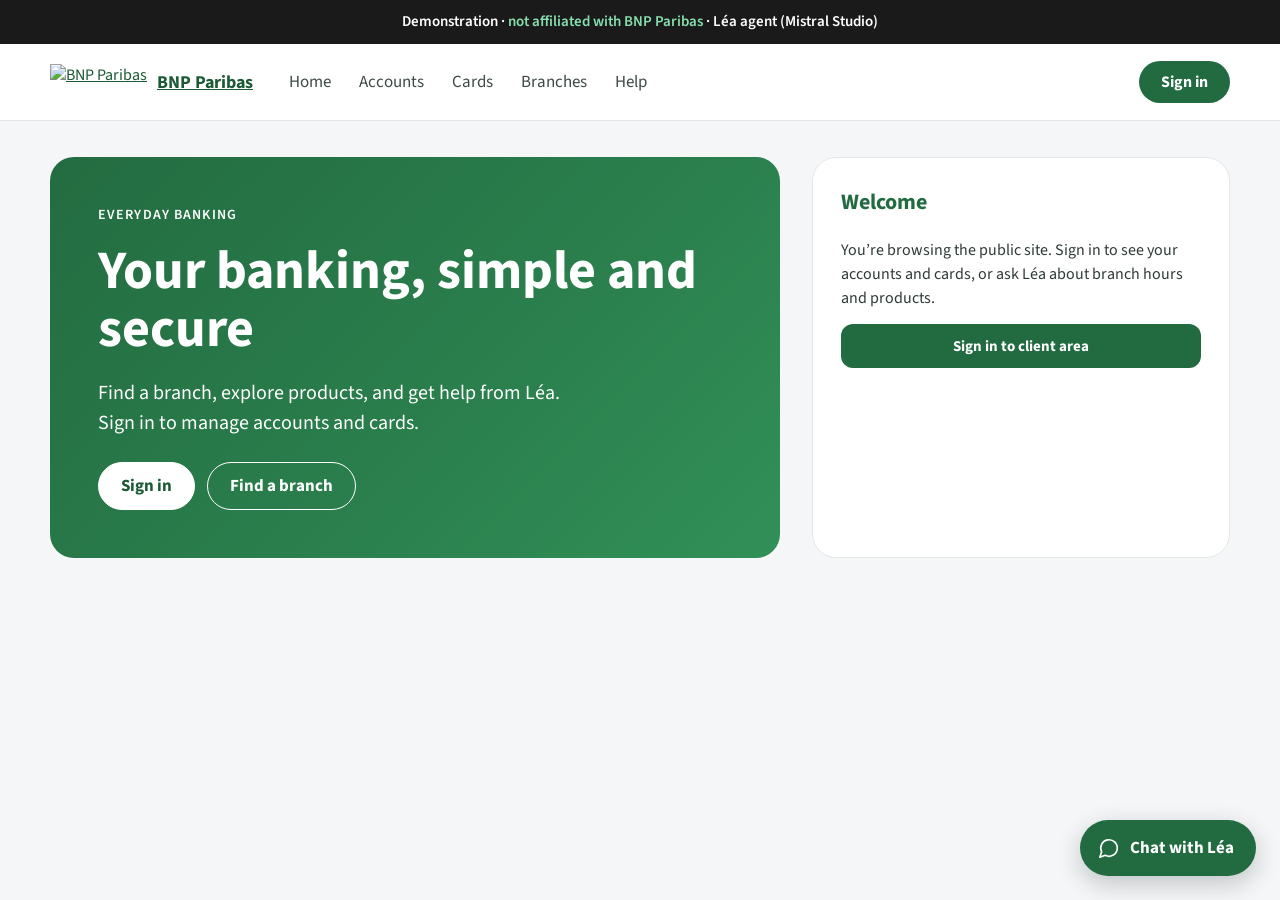
==== mock-website/static/index.html @ 8c0d462a "Add mock-website app, voice-talk client libs, and static PNG assets Completes the demo deploy tree: " ====
<!doctype html>
<html lang="en">
<head>
<meta charset="utf-8">
<meta name="viewport" content="width=device-width, initial-scale=1">
<title>BNP Paribas — Léa demo</title>
<link rel="icon" type="image/png" href="/static/favicon.png">
<link rel="apple-touch-icon" href="/static/apple-touch-icon.png">
<link rel="preconnect" href="https://fonts.googleapis.com">
<link rel="preconnect" href="https://fonts.gstatic.com" crossorigin>
<link href="https://fonts.googleapis.com/css2?family=Source+Sans+3:wght@400;600;700&display=swap" rel="stylesheet">
<style>
:root{
  --brand:#226B40;--brand-700:#1B5A35;--brand-800:#123D24;--tint:#E8F5EE;--tint-2:#EEF6F1;--tint-line:#CFE3D7;
  --ink:#16211B;--ink-2:#2E3A33;--ink-3:#56635C;--ink-4:#5E6B64;--line:#E3E8E5;--line-2:#DDE4E0;--field:#C5D0CA;
  --bot:#F2F5F3;--page:#F4F6F8;--human:#EEF2F8;--human-ink:#1E3A5F;--human-tint:#E3EAF5;--warn:#9A3412;--badge:#B93C0C;--focus:#0B57D0;
}
*{box-sizing:border-box}
[hidden]{display:none !important}
html,body{margin:0}
body{font-family:'Source Sans 3','Source Sans Pro',system-ui,-apple-system,'Segoe UI',sans-serif;color:var(--ink);background:var(--page);-webkit-font-smoothing:antialiased}
button,textarea,input{font-family:inherit}
a{color:var(--brand-700)}a:hover{color:var(--brand-800)}
:focus-visible{outline:3px solid var(--focus);outline-offset:2px}
.sr{position:absolute;width:1px;height:1px;overflow:hidden;clip:rect(0 0 0 0);white-space:nowrap}
svg{display:block}
.i{fill:none;stroke:currentColor;stroke-width:1.8;stroke-linecap:round;stroke-linejoin:round}
.f{fill:currentColor}
.num{font-variant-numeric:tabular-nums}

/* host page */
.demo-bar{background:#1A1A1A;color:#FFFFFF;text-align:center;font-size:15px;font-weight:600;line-height:20px;padding:12px 16px}
.demo-bar .hl{color:#86E0AE}
.site-h{background:#FFFFFF;border-bottom:1px solid var(--line)}
.wrap{max-width:1228px;margin:0 auto;padding:0 24px}
.site-h .wrap{height:76px;display:flex;align-items:center;gap:36px}
.logo{display:flex;align-items:center}
.logo img{height:36px;width:auto}
.logo .wordmark{margin-left:10px;font-size:18px;font-weight:700;color:var(--brand-700);white-space:nowrap}
.nav{display:flex;gap:28px;font-size:17px}
.nav a{color:#3E4A44;text-decoration:none}
.nav a:hover{color:var(--brand-700);text-decoration:underline}
.spacer{flex:1}
.cta{height:42px;padding:0 22px;border-radius:999px;background:var(--brand);color:#FFFFFF;font-size:16px;font-weight:700;display:inline-flex;align-items:center;text-decoration:none;white-space:nowrap}
.cta:hover{background:var(--brand-700);color:#FFFFFF}
main.wrap{padding-top:36px;padding-bottom:128px}
.top{display:grid;grid-template-columns:minmax(0,730fr) minmax(0,418fr);gap:32px}
.hero{border-radius:24px;padding:48px;background:linear-gradient(135deg,#236C41 0%,#2A7E4C 55%,#319057 100%);color:#FFFFFF;display:flex;flex-direction:column;gap:18px}
.eyebrow{font-size:14px;letter-spacing:.08em;font-weight:600}
.hero h1{margin:0;font-size:54px;line-height:1.08}
.hero p{margin:0;font-size:20px;line-height:1.5;max-width:480px}
.hero-actions{display:flex;gap:12px;flex-wrap:wrap;margin-top:6px}
.pbtn{height:48px;padding:0 22px;border-radius:999px;font-size:17px;font-weight:700;display:inline-flex;align-items:center;text-decoration:none;border:1.5px solid #FFFFFF}
.pbtn-w{background:#FFFFFF;color:var(--brand-700)}
.pbtn-o{color:#FFFFFF}
.pbtn-o:hover{background:rgba(255,255,255,.12);color:#FFFFFF}
.hello{background:#FFFFFF;border:1px solid var(--line);border-radius:24px;padding:28px;display:flex;flex-direction:column;gap:12px}
.hello h2{margin:0 0 6px;font-size:22px;color:var(--brand)}
.kv{min-height:56px;border-radius:12px;background:var(--tint);display:flex;align-items:center;justify-content:space-between;gap:12px;padding:0 18px;font-size:17px}
.kv b{color:var(--brand-700)}
.ov-title{margin:44px 0 16px;font-size:24px}
.ov{display:grid;grid-template-columns:repeat(2,minmax(0,1fr));gap:20px}
.ovc{background:#FFFFFF;border:1px solid var(--line);border-radius:16px;padding:24px;display:flex;flex-direction:column;gap:8px}
.ovc .k{font-size:14px;letter-spacing:.06em;color:var(--ink-3)}
.ovc .v{font-size:28px;font-weight:700}
.ovc .s{font-size:16px;color:var(--ink-3)}
.tag{align-self:flex-start;font-size:13px;font-weight:700;padding:4px 10px;border-radius:8px;background:var(--tint);color:var(--brand-700)}
.tag-lock{background:#FDEBDD;color:var(--warn)}
@media (max-width:980px){.top{grid-template-columns:1fr}.nav{display:none}.ov{grid-template-columns:1fr}}
@media (max-width:640px){.hero{padding:28px}.hero h1{font-size:36px}.hero p{font-size:18px}.site-h .wrap{gap:16px}.logo img{height:28px}.demo-bar{font-size:13px;line-height:18px;padding:10px 12px}.cta{height:38px;padding:0 16px;font-size:15px}}

/* launcher and preview */
.lea-launcher{position:fixed;right:24px;bottom:24px;z-index:50;height:56px;padding:0 22px 0 18px;border:0;border-radius:999px;background:var(--brand);color:#FFFFFF;font-size:17px;font-weight:700;display:flex;align-items:center;gap:10px;cursor:pointer;box-shadow:0 8px 24px rgba(16,24,20,.22)}
.lea-launcher:hover{background:var(--brand-700)}
.lea-launcher svg{width:22px;height:22px}
.lea-badge{position:absolute;top:-6px;right:-4px;min-width:22px;height:22px;padding:0 6px;border-radius:999px;background:var(--badge);color:#FFFFFF;font-size:13px;font-weight:700;display:flex;align-items:center;justify-content:center;border:2px solid var(--page);box-sizing:content-box}
.lea-preview{position:fixed;right:24px;bottom:96px;z-index:50;width:300px;background:#FFFFFF;border:1px solid #DCE2DF;border-radius:16px;padding:12px 12px 14px 16px;box-shadow:0 12px 32px rgba(16,24,20,.16);display:flex;flex-direction:column;gap:6px}
.lea-preview-top{display:flex;align-items:center;justify-content:space-between;gap:8px}
.lea-preview-text{background:none;border:0;padding:0;margin:0;text-align:left;cursor:pointer;font-size:16px;line-height:22px;color:var(--ink)}

/* panel */
.lea{position:fixed;right:24px;bottom:24px;z-index:60;width:400px;height:min(720px,calc(100vh - 48px));background:#FFFFFF;border:1px solid #DCE2DF;border-radius:20px;box-shadow:0 24px 64px rgba(16,24,20,.2),0 2px 8px rgba(16,24,20,.08);display:flex;flex-direction:column;overflow:hidden;transform-origin:bottom right;animation:lea-in .18s ease-out}
.lea.xl{width:min(640px,calc(100vw - 48px));height:calc(100vh - 48px)}
@keyframes lea-in{from{opacity:0;transform:translateY(8px) scale(.98)}to{opacity:1;transform:none}}
.hdr{position:relative;display:flex;align-items:center;gap:12px;padding:12px 10px 12px 16px;border-bottom:1px solid var(--line);flex:none}
.av{width:36px;height:36px;border-radius:50%;background:var(--brand);color:#FFFFFF;display:flex;align-items:center;justify-content:center;flex:none;font-size:14px;font-weight:700}
.av svg{width:20px;height:20px}
.lea.human .av{background:#DDE6F3;color:var(--human-ink)}
.hmain{flex:1;min-width:0;display:flex;flex-direction:column;gap:2px}
.hname{display:flex;align-items:center;gap:8px;font-size:17px;font-weight:700;line-height:22px}
.badge{font-size:12px;font-weight:700;line-height:16px;padding:2px 8px;border-radius:999px;background:var(--tint);color:var(--brand-700);white-space:nowrap}
.lea.human .badge{background:var(--human-tint);color:var(--human-ink)}
.hsub{font-size:13px;line-height:18px;color:var(--ink-3);white-space:nowrap;overflow:hidden;text-overflow:ellipsis}
.hact{display:flex;gap:2px}
.ib{width:40px;height:40px;border:0;background:transparent;border-radius:10px;display:flex;align-items:center;justify-content:center;color:#3E4A44;cursor:pointer;padding:0;flex:none}
.ib:hover{background:#EEF2F0}
.ib svg{width:20px;height:20px}
.ib.sm{width:32px;height:32px;border-radius:8px;color:var(--ink-3)}
.ib.sm svg{width:16px;height:16px}
.ib[aria-pressed="true"]{background:var(--tint);color:var(--brand-700)}
.menu{position:absolute;top:58px;right:10px;z-index:5;min-width:240px;background:#FFFFFF;border:1px solid var(--line-2);border-radius:12px;box-shadow:0 12px 32px rgba(16,24,20,.16);padding:6px;display:flex;flex-direction:column}
.menu [role=menuitem]{display:flex;align-items:center;gap:10px;height:44px;padding:0 12px;border:0;border-radius:8px;background:none;font-size:15px;color:var(--ink);cursor:pointer;text-decoration:none;text-align:left;width:100%}
.menu [role=menuitem]:hover{background:var(--tint-2)}
.menu [role=menuitem]:focus-visible{outline:3px solid var(--focus);outline-offset:-3px}
.menu svg{width:18px;height:18px;color:var(--ink-3)}
.log{position:relative;flex:1;min-height:0;overflow-y:auto;padding:16px;display:flex;flex-direction:column;gap:14px;overscroll-behavior:contain}
.log>*{flex:none}
.day{display:flex;align-items:center;gap:10px;font-size:12px;line-height:16px;color:var(--ink-4);font-weight:600}
.day::before,.day::after{content:"";flex:1;height:1px;background:var(--line)}
.sys{text-align:center;font-size:13px;line-height:18px;color:var(--ink-4)}
.who{display:flex;align-items:center;gap:6px;font-size:13px;line-height:18px;color:var(--ink-4)}
.who b{color:var(--ink-2);font-weight:700}
.mini{width:20px;height:20px;border-radius:50%;background:var(--brand);color:#FFFFFF;display:flex;align-items:center;justify-content:center;flex:none}
.mini svg{width:12px;height:12px}
.mini-h{background:#DDE6F3;color:var(--human-ink);font-size:9px;font-weight:700}
.grp{display:flex;flex-direction:column;gap:8px;align-items:flex-start}
.bot{background:var(--bot);border-radius:4px 16px 16px 16px;padding:10px 14px;font-size:16px;line-height:22px;max-width:92%}
.bot p{margin:0}
.bot p+p{margin-top:8px}
.bot.hum{background:var(--human)}
.me{align-self:flex-end;background:var(--brand);color:#FFFFFF;border-radius:16px 16px 4px 16px;padding:10px 14px;font-size:16px;line-height:22px;max-width:80%;white-space:pre-wrap;overflow-wrap:anywhere}
.metime{align-self:flex-end;font-size:12px;line-height:16px;color:var(--ink-4);margin-top:-8px}
.status{display:flex;align-items:center;gap:6px;font-size:14px;line-height:18px;color:var(--ink-3)}
.status svg{width:16px;height:16px;color:var(--brand);flex:none}
.status.stopped svg{color:var(--warn)}
.spin{animation:spin 1s linear infinite}
@keyframes spin{to{transform:rotate(360deg)}}
.dots{display:inline-flex;gap:4px;align-items:center;padding:14px 16px;background:var(--bot);border-radius:4px 16px 16px 16px}
.dots span{width:7px;height:7px;border-radius:50%;background:#7A8680;animation:blink 1.2s infinite}
.dots span:nth-child(2){animation-delay:.2s}.dots span:nth-child(3){animation-delay:.4s}
@keyframes blink{0%,80%,100%{opacity:.3}40%{opacity:1}}
.card{background:#FFFFFF;border:1px solid var(--line-2);border-radius:14px;padding:14px;display:flex;flex-direction:column;gap:10px;width:100%}
.card.done{opacity:.8}
.row{display:flex;align-items:center;justify-content:space-between;gap:12px;font-size:15px;line-height:20px}
.cardhead{display:flex;align-items:center;gap:12px}
.col{display:flex;flex-direction:column;min-width:0}
.grow{flex:1}
.strong{font-weight:700}
.lg{font-size:17px}
.small{font-size:13px;line-height:18px}
.big{font-size:30px;line-height:36px;font-weight:700}
.muted{color:var(--ink-4)}
.rule{height:1px;background:var(--line)}
.title{font-size:18px;line-height:24px;font-weight:700}
.line{display:flex;align-items:flex-start;gap:8px;font-size:15px;line-height:20px;color:var(--ink-2)}
.line svg{width:18px;height:18px;color:var(--ink-3);flex:none;margin-top:1px}
.list{margin:0;padding:0;list-style:none;display:flex;flex-direction:column;gap:8px}
.list li{display:flex;gap:10px;font-size:15px;line-height:20px;align-items:flex-start}
.list svg{width:18px;height:18px;flex:none;margin-top:1px}
.warnic{color:var(--warn)}
.okic{color:var(--brand)}
.note{display:flex;align-items:center;gap:6px}
.note svg{width:16px;height:16px;flex:none}
.tint{width:40px;height:40px;border-radius:10px;background:var(--tint);color:var(--brand-700);display:flex;align-items:center;justify-content:center;flex:none}
.tint svg{width:20px;height:20px}
.tint-h{background:var(--human-tint);color:var(--human-ink)}
.pill{font-size:12px;font-weight:700;line-height:16px;padding:3px 8px;border-radius:999px;white-space:nowrap}
.ok{background:var(--tint);color:var(--brand-700)}
.shut{background:#F1F3F2;color:#4A5550}
.btnrow{display:flex;gap:8px;flex-wrap:wrap}
.btnrow .btn{flex:1 1 auto}
.btn{min-height:44px;padding:0 16px;border-radius:12px;font-size:15px;font-weight:700;display:inline-flex;align-items:center;justify-content:center;gap:8px;cursor:pointer;border:1px solid transparent;text-decoration:none;white-space:nowrap}
.btn svg{width:18px;height:18px}
.btn-p{background:var(--brand);color:#FFFFFF}
.btn-p:hover{background:var(--brand-700);color:#FFFFFF}
.btn-s{background:#FFFFFF;color:var(--brand-700);border-color:#9CC4AE}
.btn-s:hover{background:var(--tint-2);color:var(--brand-700)}
.btn:disabled,.chip:disabled{opacity:.55;cursor:default}
.wide{width:100%}
.link{display:inline-flex;align-items:center;gap:6px;font-size:14px;line-height:18px;font-weight:600;color:var(--brand-700)}
.link svg{width:16px;height:16px}
.linkbtn{background:none;border:0;padding:0;cursor:pointer;text-decoration:underline;font-size:14px;line-height:18px;font-weight:600;color:var(--brand-700)}
.follow{display:flex;flex-direction:column;gap:8px}
.lbl{font-size:13px;line-height:18px;font-weight:700;color:var(--ink-4)}
.chips{display:flex;flex-wrap:wrap;gap:8px}
.chip{min-height:40px;padding:0 14px;border-radius:999px;border:1px solid var(--tint-line);background:var(--tint-2);color:var(--brand-700);font-size:15px;font-weight:600;display:inline-flex;align-items:center;gap:8px;cursor:pointer;text-align:left}
.chip:hover{background:var(--tint);border-color:#B7D6C3}
.chip svg{width:16px;height:16px;flex:none}
.chip-sm{min-height:36px;font-size:14px;padding:0 12px}
.fb{display:flex;align-items:center;gap:2px;margin-left:-6px}
.fbnote{font-size:13px;color:var(--ink-4);margin-left:6px}
.reasons{display:flex;flex-direction:column;gap:6px}
.sec{display:flex;gap:10px;align-items:flex-start;background:#F7F9F8;border:1px solid var(--line);border-radius:12px;padding:10px 12px;font-size:14px;line-height:20px;color:var(--ink-2);max-width:92%}
.sec svg{width:18px;height:18px;color:var(--brand);flex:none;margin-top:1px}
.cmp{padding:10px 16px 12px;border-top:1px solid var(--line);display:flex;flex-direction:column;gap:8px;flex:none;background:#FFFFFF}
.field{display:flex;align-items:flex-end;gap:8px;border:1.5px solid var(--field);border-radius:16px;padding:6px 6px 6px 14px;background:#FFFFFF}
.field:focus-within{border-color:var(--brand);box-shadow:0 0 0 3px #CFE7D9}
.field textarea{flex:1;border:0;outline:0;resize:none;font-size:16px;line-height:22px;padding:7px 0;height:36px;max-height:124px;color:var(--ink);background:transparent}
.field textarea::placeholder{color:#6B7872}
.send{width:36px;height:36px;border-radius:50%;border:0;background:var(--brand);color:#FFFFFF;display:flex;align-items:center;justify-content:center;flex:none;padding:0;cursor:pointer}
.send:disabled{background:#E1E7E4;color:#6F7B75;cursor:default}
.send.stop{background:#FFFFFF;color:var(--ink);border:1.5px solid var(--field)}
.send svg{width:18px;height:18px}
.foot{display:flex;align-items:center;justify-content:space-between;gap:8px;font-size:13px;line-height:16px;color:var(--ink-4)}
.foot-note{white-space:nowrap}
.adv{height:32px;padding:0 12px;border-radius:999px;border:1px solid #CFD8D3;background:#FFFFFF;color:var(--brand-700);font-size:13px;font-weight:700;display:inline-flex;align-items:center;gap:6px;white-space:nowrap;cursor:pointer}
.adv:hover{background:var(--tint-2)}
.adv svg{width:16px;height:16px}
body.lea-lock{overflow:hidden}
@media (max-width:640px){
  .lea,.lea.xl{top:0;left:0;right:0;bottom:0;width:100%;height:100%;height:100dvh;border-radius:0;border:0}
  .hide-sm{display:none}
  .lea-launcher{right:16px;bottom:16px}
  .lea-preview{right:16px;bottom:84px;width:calc(100vw - 32px);max-width:320px}
  .ib{width:44px;height:44px}
  .chip{min-height:44px;font-size:16px}
  .bot,.me{font-size:17px;line-height:24px}
  .cmp{padding-bottom:max(12px,env(safe-area-inset-bottom))}
}

/* auth / login */
.cta{border:0;cursor:pointer}
.cta-ghost{background:#FFFFFF;color:var(--brand-700);border:1.5px solid var(--brand)}
.cta-ghost:hover{background:var(--tint-2);color:var(--brand-800)}
.hello.guest{gap:14px}
.hello.guest p{margin:0;font-size:16px;line-height:1.5;color:var(--ink-2)}
.login-backdrop{position:fixed;inset:0;z-index:80;background:rgba(16,24,20,.45);display:flex;align-items:center;justify-content:center;padding:24px}
.login-card{width:min(400px,100%);background:#FFFFFF;border:1px solid var(--line-2);border-radius:20px;padding:28px;box-shadow:0 24px 64px rgba(16,24,20,.22);display:flex;flex-direction:column;gap:14px}
.login-card h2{margin:0;font-size:22px;color:var(--brand)}
.login-card p{margin:0;font-size:16px;line-height:1.5;color:var(--ink-2)}
.login-card .demo-note{font-size:14px;color:var(--ink-3);background:var(--tint);border-radius:12px;padding:12px 14px}
.login-actions{display:flex;flex-direction:column;gap:10px;margin-top:4px}
@media (prefers-reduced-motion:reduce){.lea{animation:none}.spin,.dots span{animation:none}.log{scroll-behavior:auto}}
</style>
</head>
<body>
<div class="demo-bar" role="note">Demonstration · <span class="hl">not affiliated with BNP Paribas</span> · Léa agent (Mistral Studio)</div>
<header class="site-h">
  <div class="wrap">
    <a class="logo" href="#"><img src="/static/bnp-mark.png" alt="BNP Paribas" height="36"><span class="wordmark">BNP Paribas</span></a>
    <nav class="nav" aria-label="Main">
      <a href="#">Home</a><a href="#">Accounts</a><a href="#">Cards</a><a href="#">Branches</a><a href="#">Help</a>
    </nav>
    <span class="spacer"></span>
    <button class="cta" id="site-cta" type="button">Sign in</button>
  </div>
</header>
<main class="wrap" id="main">
  <div class="top">
    <section class="hero" aria-labelledby="hero-t">
      <div class="eyebrow">EVERYDAY BANKING</div>
      <h1 id="hero-t">Your banking, simple and secure</h1>
      <p id="hero-p">Find a branch, explore products, and get help from Léa. Sign in to manage accounts and cards.</p>
      <div class="hero-actions" id="hero-actions">
        <button class="pbtn pbtn-w" id="hero-signin" type="button">Sign in</button>
        <a class="pbtn pbtn-o" href="#">Find a branch</a>
      </div>
    </section>
    <section class="hello guest" id="guest-panel" aria-labelledby="guest-t">
      <h2 id="guest-t">Welcome</h2>
      <p>You’re browsing the public site. Sign in to see your accounts and cards, or ask Léa about branch hours and products.</p>
      <button class="btn btn-p" id="guest-signin" type="button">Sign in to client area</button>
    </section>
    <section class="hello" id="hello-panel" aria-labelledby="hello-t" hidden>
      <h2 id="hello-t">Hello Camille</h2>
      <div class="kv"><span>Customer</span><b>BNP-DEMO-78421</b></div>
      <div class="kv"><span>Branch</span><b>Paris Opéra</b></div>
      <div class="kv"><span>Status</span><b>Active</b></div>
    </section>
  </div>
  <div id="auth-overview" hidden>
    <h2 class="ov-title">Overview (sample data)</h2>
    <div class="ov">
      <article class="ovc"><div class="k">VISA CLASSIC CARD</div><div class="v num">•••• 4412</div><div class="s" id="card-status">Active · standard limits</div><span class="tag" id="card-tag">Demo</span></article>
      <article class="ovc"><div class="k">USUAL BRANCH</div><div class="v">Paris Opéra</div><div class="s">2 Bd des Capucines, 75009 · Mon–Fri 9:00–17:30</div><span class="tag">Demo</span></article>
    </div>
  </div>
</main>

<div class="login-backdrop" id="login-modal" hidden role="dialog" aria-modal="true" aria-labelledby="login-title">
  <div class="login-card">
    <h2 id="login-title">Sign in</h2>
    <p>Access your demo client area to check balances and manage cards with Léa.</p>
    <div class="demo-note">Demo only — no real password. Continues as Camille Dubois (synthetic customer).</div>
    <div class="login-actions">
      <button class="btn btn-p wide" id="login-continue" type="button">Continue as Camille (demo)</button>
      <button class="btn btn-s wide" id="login-cancel" type="button">Cancel</button>
    </div>
  </div>
</div>

<div class="lea-preview" id="lea-preview" hidden>
  <div class="lea-preview-top"><div class="who" id="lea-preview-who"></div><button class="ib sm" id="lea-preview-x" type="button" aria-label="Dismiss message preview"><svg viewBox="0 0 24 24" class="i" aria-hidden="true"><path d="M18 6L6 18"/><path d="M6 6l12 12"/></svg></button></div>
  <button class="lea-preview-text" id="lea-preview-text" type="button"></button>
</div>
<button class="lea-launcher" id="lea-launcher" type="button" aria-controls="lea" aria-expanded="false">
  <svg viewBox="0 0 24 24" class="i" aria-hidden="true"><path d="M7.9 20A9 9 0 1 0 4 16.1L2 22z"/></svg><span>Chat with Léa</span><span class="lea-badge" id="lea-badge" aria-hidden="true" hidden>1</span>
</button>

<section class="lea" id="lea" role="dialog" aria-modal="false" aria-labelledby="lea-name" hidden>
  <div class="hdr">
    <div class="av" id="lea-av" aria-hidden="true"></div>
    <div class="hmain">
      <div class="hname"><span id="lea-name">Léa</span><span class="badge" id="lea-role">AI assistant</span></div>
      <div class="hsub" id="lea-sub">Demo · Advisors on request</div>
    </div>
    <div class="hact">
      <button class="ib" id="lea-menu-btn" type="button" aria-label="Chat options" aria-haspopup="menu" aria-expanded="false" aria-controls="lea-menu"><svg viewBox="0 0 24 24" aria-hidden="true"><circle class="f" cx="5" cy="12" r="1.7"/><circle class="f" cx="12" cy="12" r="1.7"/><circle class="f" cx="19" cy="12" r="1.7"/></svg></button>
      <button class="ib hide-sm" id="lea-expand" type="button" aria-label="Expand chat" aria-pressed="false"></button>
      <button class="ib" id="lea-min" type="button" aria-label="Minimise chat"><svg viewBox="0 0 24 24" class="i" aria-hidden="true"><path d="M6 9l6 6 6-6"/></svg></button>
    </div>
    <div class="menu" id="lea-menu" role="menu" aria-label="Chat options" hidden>
      <button role="menuitem" type="button" data-act="advisor" id="lea-menu-adv"></button>
      <button role="menuitem" type="button" data-act="new"></button>
      <button role="menuitem" type="button" data-act="download"></button>
      <button role="menuitem" type="button" data-act="signin" id="lea-menu-signin"></button>
      <button role="menuitem" type="button" data-act="signout" id="lea-menu-signout" hidden></button>
      <a role="menuitem" href="#" data-act="privacy"></a>
    </div>
  </div>
  <div class="log" id="lea-log" role="log" aria-live="polite" aria-label="Conversation"></div>
  <div class="cmp">
    <label for="lea-input" class="sr" id="lea-input-label">Message Léa</label>
    <div class="field">
      <textarea id="lea-input" rows="1" placeholder="Ask about accounts, cards or branches"></textarea>
      <button class="send" id="lea-send" type="button" aria-label="Send message" disabled></button>
    </div>
    <div class="foot">
      <span class="foot-note" id="lea-foot-note"></span>
      <button class="adv" id="lea-adv" type="button"></button>
    </div>
  </div>
  <div class="sr" id="lea-announce" role="status" aria-live="polite"></div>
</section>

<script>
(function () {
  'use strict';
  var $ = function (s, r) { return (r || document).querySelector(s); };
  var reduceMotion = window.matchMedia('(prefers-reduced-motion: reduce)').matches;
  var isSmall = function () { return window.matchMedia('(max-width: 640px)').matches; };

  var I = {
    spark: '<svg viewBox="0 0 24 24" aria-hidden="true"><path class="f" d="M12 3C12.6 8 16 11.4 21 12C16 12.6 12.6 16 12 21C11.4 16 8 12.6 3 12C8 11.4 11.4 8 12 3Z"/></svg>',
    check: '<svg viewBox="0 0 24 24" class="i" aria-hidden="true"><circle cx="12" cy="12" r="9"/><path d="M8.5 12.5l2.5 2.5 4.5-5.5"/></svg>',
    spin: '<svg viewBox="0 0 24 24" class="i spin" aria-hidden="true"><path d="M21 12a9 9 0 1 1-6.2-8.6"/></svg>',
    shield: '<svg viewBox="0 0 24 24" class="i" aria-hidden="true"><path d="M12 3l7 3v5c0 4.5-3 8.3-7 10-4-1.7-7-5.5-7-10V6l7-3z"/><path d="M9 12l2 2 4-4"/></svg>',
    wallet: '<svg viewBox="0 0 24 24" class="i" aria-hidden="true"><path d="M19 7V4a1 1 0 0 0-1-1H5a2 2 0 0 0 0 4h15a1 1 0 0 1 1 1v4h-3a2 2 0 0 0 0 4h3a1 1 0 0 0 1-1v-2"/><path d="M3 5v14a2 2 0 0 0 2 2h15a1 1 0 0 0 1-1v-4"/></svg>',
    lock: '<svg viewBox="0 0 24 24" class="i" aria-hidden="true"><rect x="4" y="11" width="16" height="10" rx="2"/><path d="M8 11V7a4 4 0 0 1 8 0v4"/></svg>',
    unlock: '<svg viewBox="0 0 24 24" class="i" aria-hidden="true"><rect x="4" y="11" width="16" height="10" rx="2"/><path d="M8 11V7a4 4 0 0 1 7.9-1"/></svg>',
    unlockOk: '<svg viewBox="0 0 24 24" class="i okic" aria-hidden="true"><rect x="4" y="11" width="16" height="10" rx="2"/><path d="M8 11V7a4 4 0 0 1 7.9-1"/></svg>',
    clock: '<svg viewBox="0 0 24 24" class="i" aria-hidden="true"><circle cx="12" cy="12" r="9"/><path d="M12 7v5l3 2"/></svg>',
    card: '<svg viewBox="0 0 24 24" class="i" aria-hidden="true"><rect x="2" y="5" width="20" height="14" rx="2"/><path d="M2 10h20"/></svg>',
    xcircle: '<svg viewBox="0 0 24 24" class="i" aria-hidden="true"><circle cx="12" cy="12" r="9"/><path d="M15 9l-6 6"/><path d="M9 9l6 6"/></svg>',
    xcircleWarn: '<svg viewBox="0 0 24 24" class="i warnic" aria-hidden="true"><circle cx="12" cy="12" r="9"/><path d="M15 9l-6 6"/><path d="M9 9l6 6"/></svg>',
    tickOk: '<svg viewBox="0 0 24 24" class="i okic" aria-hidden="true"><path d="M5 12.5l4.5 4.5L19 7.5"/></svg>',
    phone: '<svg viewBox="0 0 24 24" class="i" aria-hidden="true"><rect x="6" y="2" width="12" height="20" rx="2.5"/><path d="M11 18h2"/></svg>',
    call: '<svg viewBox="0 0 24 24" class="i" aria-hidden="true"><path d="M22 16.9v3a2 2 0 0 1-2.2 2 19.8 19.8 0 0 1-8.6-3.1 19.5 19.5 0 0 1-6-6A19.8 19.8 0 0 1 2.1 4.2 2 2 0 0 1 4.1 2h3a2 2 0 0 1 2 1.7c.1 1 .4 1.9.7 2.8a2 2 0 0 1-.5 2.1L8.1 9.9a16 16 0 0 0 6 6l1.3-1.3a2 2 0 0 1 2.1-.4c.9.3 1.8.6 2.8.7a2 2 0 0 1 1.7 2z"/></svg>',
    pin: '<svg viewBox="0 0 24 24" class="i" aria-hidden="true"><path d="M20 10c0 5-5.5 10.2-7.4 11.8a1 1 0 0 1-1.2 0C9.5 20.2 4 15 4 10a8 8 0 0 1 16 0z"/><circle cx="12" cy="10" r="3"/></svg>',
    file: '<svg viewBox="0 0 24 24" class="i" aria-hidden="true"><path d="M14 2H6a2 2 0 0 0-2 2v16a2 2 0 0 0 2 2h12a2 2 0 0 0 2-2V8z"/><path d="M14 2v6h6"/><path d="M8 13h8"/><path d="M8 17h5"/></svg>',
    up: '<svg viewBox="0 0 24 24" class="i" aria-hidden="true"><path d="M7 10v12"/><path d="M15 5.9L14 10h5.8a2 2 0 0 1 1.9 2.6l-2.3 8A2 2 0 0 1 17.5 22H4a2 2 0 0 1-2-2v-8a2 2 0 0 1 2-2h2.8a2 2 0 0 0 1.8-1.1L12 2a3.1 3.1 0 0 1 3 3.9z"/></svg>',
    down: '<svg viewBox="0 0 24 24" class="i" aria-hidden="true"><path d="M17 14V2"/><path d="M9 18.1L10 14H4.2a2 2 0 0 1-1.9-2.6l2.3-8A2 2 0 0 1 6.5 2H20a2 2 0 0 1 2 2v8a2 2 0 0 1-2 2h-2.8a2 2 0 0 0-1.8 1.1L12 22a3.1 3.1 0 0 1-3-3.9z"/></svg>',
    copy: '<svg viewBox="0 0 24 24" class="i" aria-hidden="true"><rect x="9" y="9" width="12" height="12" rx="2"/><path d="M5 15H4a2 2 0 0 1-2-2V4a2 2 0 0 1 2-2h9a2 2 0 0 1 2 2v1"/></svg>',
    eye: '<svg viewBox="0 0 24 24" class="i" aria-hidden="true"><path d="M2 12s3-7 10-7 10 7 10 7-3 7-10 7-10-7-10-7z"/><circle cx="12" cy="12" r="3"/></svg>',
    eyeoff: '<svg viewBox="0 0 24 24" class="i" aria-hidden="true"><path d="M10.7 5.1A10 10 0 0 1 12 5c7 0 10 7 10 7a13 13 0 0 1-1.7 2.7"/><path d="M6.6 6.6A13.5 13.5 0 0 0 2 12s3 7 10 7a9.7 9.7 0 0 0 5.4-1.6"/><path d="M2 2l20 20"/><path d="M14.1 14.1a3 3 0 1 1-4.2-4.2"/></svg>',
    headset: '<svg viewBox="0 0 24 24" class="i" aria-hidden="true"><path d="M3 14h3a2 2 0 0 1 2 2v3a2 2 0 0 1-2 2H5a2 2 0 0 1-2-2v-7a9 9 0 0 1 18 0v7a2 2 0 0 1-2 2h-1a2 2 0 0 1-2-2v-3a2 2 0 0 1 2-2h3"/></svg>',
    x: '<svg viewBox="0 0 24 24" class="i" aria-hidden="true"><path d="M18 6L6 18"/><path d="M6 6l12 12"/></svg>',
    cal: '<svg viewBox="0 0 24 24" class="i" aria-hidden="true"><rect x="3" y="4" width="18" height="18" rx="2"/><path d="M16 2v4"/><path d="M8 2v4"/><path d="M3 10h18"/></svg>',
    ext: '<svg viewBox="0 0 24 24" class="i" aria-hidden="true"><path d="M7 17L17 7"/><path d="M7 7h10v10"/></svg>',
    expand: '<svg viewBox="0 0 24 24" class="i" aria-hidden="true"><path d="M15 3h6v6"/><path d="M9 21H3v-6"/><path d="M21 3l-7 7"/><path d="M3 21l7-7"/></svg>',
    shrink: '<svg viewBox="0 0 24 24" class="i" aria-hidden="true"><path d="M4 14h6v6"/><path d="M20 10h-6V4"/><path d="M14 10l7-7"/><path d="M3 21l7-7"/></svg>',
    send: '<svg viewBox="0 0 24 24" class="i" aria-hidden="true"><path d="M12 19V5"/><path d="M5 12l7-7 7 7"/></svg>',
    stop: '<svg viewBox="0 0 24 24" aria-hidden="true"><rect class="f" x="7" y="7" width="10" height="10" rx="2"/></svg>',
    plus: '<svg viewBox="0 0 24 24" class="i" aria-hidden="true"><path d="M12 5v14"/><path d="M5 12h14"/></svg>',
    dl: '<svg viewBox="0 0 24 24" class="i" aria-hidden="true"><path d="M12 3v12"/><path d="M7 10l5 5 5-5"/><path d="M5 21h14"/></svg>',
    user: '<svg viewBox="0 0 24 24" class="i" aria-hidden="true"><path d="M20 21v-2a4 4 0 0 0-4-4H8a4 4 0 0 0-4 4v2"/><circle cx="12" cy="7" r="4"/></svg>',
    logout: '<svg viewBox="0 0 24 24" class="i" aria-hidden="true"><path d="M9 21H5a2 2 0 0 1-2-2V5a2 2 0 0 1 2-2h4"/><path d="M16 17l5-5-5-5"/><path d="M21 12H9"/></svg>'
  };

  var panel = $('#lea'), launcher = $('#lea-launcher'), log = $('#lea-log'), input = $('#lea-input'), sendBtn = $('#lea-send'),
      menuBtn = $('#lea-menu-btn'), menu = $('#lea-menu'), expandBtn = $('#lea-expand'), minBtn = $('#lea-min'), advBtn = $('#lea-adv'),
      badge = $('#lea-badge'), preview = $('#lea-preview'), previewWho = $('#lea-preview-who'), previewText = $('#lea-preview-text'),
      previewX = $('#lea-preview-x'), footNote = $('#lea-foot-note'), announcer = $('#lea-announce');

  var S = { open: false, started: false, busy: false, tok: null, gen: 0, misses: 0, mode: 'ai', unread: 0, locked: false, auth: false,
            transcript: [], humanReplies: 0, timers: [], conversationId: null, abort: null, lastText: '' };
  var CANCEL = new Error('cancel');

  /* ---------- helpers ---------- */
  function h(tag, cls, html) { var e = document.createElement(tag); if (cls) e.className = cls; if (html != null) e.innerHTML = html; return e; }
  function btn(cls, html, onClick, attrs) {
    var b = h('button', cls, html); b.type = 'button';
    if (onClick) b.addEventListener('click', onClick);
    if (attrs) Object.keys(attrs).forEach(function (k) { b.setAttribute(k, attrs[k]); });
    return b;
  }
  function time() { return new Date().toLocaleTimeString('en-GB', { hour: '2-digit', minute: '2-digit' }); }
  function strip(s) { return s.replace(/<[^>]+>/g, ''); }
  function sleep(ms) {
    var tok = S.tok, total = reduceMotion ? Math.min(ms, 300) : ms, start = Date.now();
    return new Promise(function (res, rej) {
      (function tick() {
        if (tok && tok.cancelled) { rej(CANCEL); return; }
        if (Date.now() - start >= total) { res(); return; }
        setTimeout(tick, Math.min(100, total));
      })();
    });
  }
  function reveal(node) {
    requestAnimationFrame(function () {
      var target = Math.min(log.scrollHeight - log.clientHeight, Math.max(0, node.offsetTop - 12));
      if (target > log.scrollTop) log.scrollTop = target;
    });
  }
  function announce(text) { announcer.textContent = ''; setTimeout(function () { announcer.textContent = text; }, 60); }

  /* ---------- building blocks ---------- */
  function whoHTML(kind, when) {
    return kind === 'human'
      ? '<span class="mini mini-h" aria-hidden="true">SM</span><b>Sophie</b><span>Human advisor · ' + when + '</span>'
      : '<span class="mini" aria-hidden="true">' + I.spark + '</span><b>Léa</b><span>AI assistant · ' + when + '</span>';
  }
  function group(kind) {
    var g = h('div', 'grp'); g.dataset.kind = kind || 'ai';
    g.append(h('div', 'who', whoHTML(g.dataset.kind, time())));
    log.append(g); reveal(g); return g;
  }
  function typing(g) { var d = h('div', 'dots', '<span></span><span></span><span></span>'); d.setAttribute('aria-hidden', 'true'); g.append(d); reveal(g); return d; }
  function pause(g, ms) {
    var d = typing(g);
    announce(g.dataset.kind === 'human' ? 'Sophie is typing' : 'Léa is typing');
    return sleep(ms || 650).then(function () { d.remove(); });
  }
  function say(g, html, opts) {
    opts = opts || {};
    var b = h('div', 'bot' + (g.dataset.kind === 'human' ? ' hum' : '')), p = h('p');
    b.append(p); g.append(b);
    var plain = strip(html);
    S.transcript.push({ who: g.dataset.kind === 'human' ? 'Sophie (human advisor)' : 'Léa (AI assistant)', time: time(), text: plain });
    if (opts.instant || reduceMotion) { p.innerHTML = html; reveal(g); return Promise.resolve(b); }
    var words = plain.split(' '), i = 0;
    log.setAttribute('aria-busy', 'true');
    function step() {
      if (i >= words.length) { p.innerHTML = html; log.setAttribute('aria-busy', 'false'); reveal(g); return Promise.resolve(b); }
      i = Math.min(words.length, i + 2);
      p.textContent = words.slice(0, i).join(' ');
      reveal(g);
      return sleep(30).then(step, function (e) { log.setAttribute('aria-busy', 'false'); throw e; });
    }
    return step();
  }
  function status(g, text) {
    var s = h('div', 'status', I.spin + '<span></span>'); s.lastChild.textContent = text; g.append(s); reveal(g);
    return {
      el: s,
      done: function (t) { s.innerHTML = I.check + '<span></span>'; s.lastChild.textContent = t; }
    };
  }
  function sys(text, cls) { var d = h('div', cls || 'sys'); d.textContent = text; log.append(d); reveal(d); return d; }
  function chips(g, items, label) {
    var box = h('div', 'follow');
    if (label) { var l = h('div', 'lbl'); l.textContent = label; box.append(l); }
    var row = h('div', 'chips');
    items.forEach(function (it) {
      var c = btn('chip', (it.icon ? I[it.icon] : '') + '<span></span>', function () { submit(it.label, it.run); });
      c.lastChild.textContent = it.label; row.append(c);
    });
    box.append(row); g.append(box); reveal(g); return box;
  }
  function suggestions(g, withLabel) {
    var items = S.auth
      ? [
          { label: 'Check my balance', icon: 'wallet' },
          { label: 'Lock my card', icon: 'lock' },
          { label: 'Paris Opéra opening hours', icon: 'clock' }
        ]
      : [
          { label: 'Paris Opéra hours', icon: 'clock' },
          { label: 'What can you do?', icon: 'spark' },
          { label: 'Sign in', icon: 'user', run: function () { return flowOpenSignIn(); } }
        ];
    return chips(g, items, withLabel ? 'Suggestions' : null);
  }
  function clearFollow() { log.querySelectorAll('.follow').forEach(function (n) { n.remove(); }); }
  function disableCard(c) { c.querySelectorAll('button').forEach(function (b) { b.disabled = true; }); c.classList.add('done'); }
  function feedback(g, text) {
    var f = h('div', 'fb');
    var up = btn('ib sm', I.up, null, { 'aria-label': 'Helpful', 'aria-pressed': 'false' });
    var dn = btn('ib sm', I.down, null, { 'aria-label': 'Not helpful', 'aria-pressed': 'false' });
    var cp = btn('ib sm', I.copy, null, { 'aria-label': 'Copy answer' });
    var note = h('span', 'fbnote'); note.setAttribute('role', 'status');
    var reasons = null;
    up.addEventListener('click', function () {
      up.setAttribute('aria-pressed', 'true'); dn.setAttribute('aria-pressed', 'false');
      if (reasons) { reasons.remove(); reasons = null; }
      note.textContent = 'Thanks for your feedback';
    });
    dn.addEventListener('click', function () {
      dn.setAttribute('aria-pressed', 'true'); up.setAttribute('aria-pressed', 'false'); note.textContent = '';
      if (reasons) return;
      reasons = h('div', 'reasons');
      var l = h('div', 'lbl'); l.textContent = 'What went wrong?'; reasons.append(l);
      var row = h('div', 'chips');
      ['Wrong information', "Didn't answer my question", 'Hard to understand', 'Other'].forEach(function (t) {
        var c = btn('chip chip-sm', '', function () { reasons.remove(); reasons = null; note.textContent = 'Thanks. This helps us improve Léa.'; });
        c.textContent = t; row.append(c);
      });
      reasons.append(row); f.after(reasons); reveal(g);
    });
    cp.addEventListener('click', function () {
      try { if (navigator.clipboard) navigator.clipboard.writeText(text).catch(function () {}); } catch (e) {}
      note.textContent = 'Copied';
    });
    f.append(up, dn, cp, note); g.append(f); return f;
  }
  function csat(g, question) {
    var c = h('div', 'card', '<div class="strong"></div><div class="btnrow"></div>');
    c.firstChild.textContent = question || 'Did we solve your request?';
    function done(msg) { disableCard(c); var s = h('div', 'muted small'); s.textContent = msg; c.append(s); }
    var y = btn('btn btn-s', 'Yes', function () { done('Thanks for letting us know.'); });
    var n = btn('btn btn-s', 'No', function () {
      done('Sorry about that.');
      var g2 = group(); say(g2, 'Would you like to talk to an advisor?', { instant: true });
      chips(g2, [{ label: 'Talk to an advisor', icon: 'headset' }]);
    });
    c.querySelector('.btnrow').append(y, n); g.append(c); reveal(g); return c;
  }
  function mask(text) {
    var flagged = false;
    var shown = text.replace(/(?:\d[ -]?){12,18}\d/g, function (m) { flagged = true; return '•••• ' + m.replace(/\D/g, '').slice(-4); });
    if (/\b(pin|password|passcode|mot de passe)\b/i.test(shown)) {
      shown = shown.replace(/\b\d{4,8}\b/g, function () { flagged = true; return '••••'; });
    }
    return { shown: shown, flagged: flagged };
  }


  /* ---------- live API (hybrid) ---------- */
  function mdLite(text) {
    var escaped = String(text == null ? '' : text)
      .replace(/&/g, '&amp;').replace(/</g, '&lt;').replace(/>/g, '&gt;');
    return escaped.replace(/\n/g, '<br>').replace(/\*\*([^*]+)\*\*/g, '<strong class="num">$1</strong>');
  }
  function watchCancel(ac) {
    return new Promise(function (_, rej) {
      (function tick() {
        if (S.tok && S.tok.cancelled) {
          try { ac.abort(); } catch (e) {}
          rej(CANCEL);
          return;
        }
        setTimeout(tick, 80);
      })();
    });
  }
  function apiChat(text) {
    var ac = new AbortController();
    S.abort = ac;
    var body = { text: text, conversation_id: S.conversationId, authenticated: !!S.auth };
    var fetchP = fetch('/api/chat', {
      method: 'POST',
      headers: { 'Content-Type': 'application/json' },
      body: JSON.stringify(body),
      signal: ac.signal
    }).then(function (res) {
      return res.json().catch(function () { return {}; }).then(function (data) {
        data._httpOk = res.ok;
        data._status = res.status;
        return data;
      });
    });
    return Promise.race([fetchP, watchCancel(ac)]).then(function (data) {
      S.abort = null;
      if (data && data.conversation_id) S.conversationId = data.conversation_id;
      return data;
    }, function (err) {
      S.abort = null;
      if (err === CANCEL || (err && err.name === 'AbortError')) throw CANCEL;
      throw err;
    });
  }
  function toolResult(trace, name) {
    if (!trace || !trace.length) return null;
    for (var i = 0; i < trace.length; i++) {
      var t = trace[i];
      var n = t.name || t.tool || t.function || (t.tool_call && t.tool_call.name) || '';
      if (String(n).indexOf(name) !== -1) {
        var r = t.result || t.output || t.content || t.response || t;
        if (typeof r === 'string') {
          try { return JSON.parse(r); } catch (e) { return { raw: r }; }
        }
        return r;
      }
    }
    return null;
  }
  function extractBalance(data) {
    var tr = (data && data.tool_trace) || [];
    var bal = toolResult(tr, 'balance') || toolResult(tr, 'get_account');
    if (bal) {
      if (bal.display) return String(bal.display);
      if (bal.available != null) {
        var n = Number(bal.available);
        if (!isNaN(n)) return '€' + n.toLocaleString('en-GB', { minimumFractionDigits: 2, maximumFractionDigits: 2 });
      }
    }
    var text = (data && (data.assistant_text || data.reply)) || '';
    var m = text.match(/€\s?[\d.,]+/);
    return m ? m[0].replace(/\s/g, '') : null;
  }
  function extractLockRef(data) {
    var tr = (data && data.tool_trace) || [];
    var lock = toolResult(tr, 'lock') || toolResult(tr, 'card');
    if (lock) {
      if (lock.confirmation_id) return String(lock.confirmation_id);
      if (lock.reference) return String(lock.reference);
      if (lock.confirmation) return String(lock.confirmation);
    }
    var text = (data && (data.assistant_text || data.reply)) || '';
    var m = text.match(/LCK-[A-Z0-9-]+/i);
    return m ? m[0] : null;
  }
  function followUpsFromContext(g) {
    var items = S.auth
      ? [
          { label: 'Check my balance', icon: 'wallet' },
          { label: 'Lock my card', icon: 'lock' },
          { label: 'Paris Opéra opening hours', icon: 'clock' }
        ]
      : [
          { label: 'Paris Opéra hours', icon: 'clock' },
          { label: 'What can you do?', icon: 'spark' },
          { label: 'Sign in', icon: 'user', run: function () { return flowOpenSignIn(); } }
        ];
    chips(g, items);
  }
  function flowLive(question, statusText, doneText) {
    S.misses = 0;
    var g = group();
    var st = status(g, statusText || 'Léa is thinking…');
    return apiChat(question).then(function (data) {
      if (data.error && !(data.assistant_text || data.reply)) {
        st.el.classList.add('stopped');
        st.el.innerHTML = I.xcircle + '<span></span>';
        st.el.lastChild.textContent = 'Could not reach Léa';
        return say(g, 'Sorry, I could not reach the assistant right now. Please try again or talk to an advisor.', { instant: true })
          .then(function () { chips(g, [{ label: 'Talk to an advisor', icon: 'headset' }]); });
      }
      st.done(doneText || 'Done');
      var reply = data.assistant_text || data.reply || 'Done.';
      var html = mdLite(reply);
      return say(g, html, { instant: true }).then(function () {
        feedback(g, strip(html.replace(/<br>/g, ' ')));
        followUpsFromContext(g);
      });
    });
  }

  /* ---------- turn handling ---------- */
  function setSendMode() {
    if (S.busy) {
      sendBtn.disabled = false; sendBtn.classList.add('stop'); sendBtn.innerHTML = I.stop; sendBtn.setAttribute('aria-label', 'Stop response');
    } else {
      sendBtn.classList.remove('stop'); sendBtn.innerHTML = I.send; sendBtn.setAttribute('aria-label', 'Send message');
      sendBtn.disabled = !input.value.trim();
    }
  }
  function userBubble(text) {
    var m = h('div', 'me'); m.textContent = text; log.append(m);
    var t = h('div', 'metime'); t.textContent = time(); log.append(t);
    S.transcript.push({ who: 'You', time: time(), text: text });
    reveal(t);
  }
  function submit(text, handler) {
    if (S.busy) return;
    text = (text || '').trim(); if (!text) return;
    var m = mask(text);
    clearFollow();
    userBubble(m.shown);
    S.lastText = m.shown;
    exec(handler || route(text, m.flagged));
  }
  function markStopped() {
    log.querySelectorAll('.dots').forEach(function (d) { d.remove(); });
    log.querySelectorAll('.sca').forEach(function (c) {
      var s = h('div', 'status stopped', I.xcircle + '<span>Request cancelled. Nothing was changed.</span>'); c.replaceWith(s);
    });
    log.querySelectorAll('.status .spin').forEach(function (svg) {
      var s = svg.closest('.status'); s.classList.add('stopped'); s.innerHTML = I.xcircle + '<span>Stopped</span>';
    });
  }
  function exec(flow) {
    var gen = S.gen;
    S.busy = true; S.tok = { cancelled: false }; setSendMode();
    return Promise.resolve().then(flow).catch(function (e) {
      if (gen !== S.gen) return;
      if (e === CANCEL) { markStopped(); sys('You stopped the response.'); return; }
      console.error(e);
      var g = group(); say(g, 'Sorry, something went wrong on my side. Please try again or talk to an advisor.', { instant: true });
      chips(g, [{ label: 'Talk to an advisor', icon: 'headset' }]);
    }).then(function () {
      if (gen !== S.gen) return;
      S.busy = false; S.tok = null; setSendMode();
    });
  }

  /* ---------- router ---------- */
  function route(text, flagged) {
    if (flagged) return flowSensitive;
    if (S.mode === 'human') return flowHuman;
    if (S.mode === 'queue') return flowQueued;
    var s = text.toLowerCase();
    if (/^(sign[- ]?in|log[- ]?in|client area)\b/.test(s) || s === 'sign in') return flowOpenSignIn;
    if (/(advis|human|person|agent|someone|conseill|talk to)/.test(s)) return flowHandoff;
    if (/\brates?\b|taux/.test(s)) return flowRates;
    if (/(mortgage|loan|invest|pension|insurance|credit|crédit|prêt|advice)/.test(s)) return flowOutOfScope;
    if (/(unlock|reactivat|débloqu)/.test(s)) return S.auth ? flowUnlock : flowNeedSignIn;
    if (/(replace|replacement|new card|stolen|steal|fraud|\bvol)/.test(s)) return S.auth ? flowReplace : flowNeedSignIn;
    if (/\b(lock|locked|block|blocked|lost|lose|freeze|frozen)\b|can.?t find|cannot find|missing|bloqu|perdu/.test(s)) return S.auth ? flowLock : flowNeedSignIn;
    if (/(alert|notif)/.test(s)) return S.auth ? flowAlert : flowNeedSignIn;
    if (/(pending|transaction|payment|spent|spending)/.test(s)) return S.auth ? flowPending : flowNeedSignIn;
    if (/(balance|how much|solde|money|funds|in my account)/.test(s)) return S.auth ? flowBalance : flowNeedSignIn;
    if (/(appointment|book|rendez|meeting|slot)/.test(s)) return flowBook;
    if (/(hour|open|opening|clos|branch|agence|horaire|op[ée]ra|address|where)/.test(s)) return flowBranch;
    if (/(thank|merci|that[’']?s all|bye|no more)/.test(s)) return flowThanks;
    if (/(what can you do|show what|help|options|menu)/.test(s)) return flowCaps;
    if (/^(hi|hello|hey|bonjour|salut|good (morning|afternoon|evening))\b/.test(s)) return flowHello;
    return flowFallback;
  }

  /* ---------- flows ---------- */
  function welcome() {
    sys('Today', 'day');
    var s = h('div', 'sys', 'You’re chatting with Léa, an AI assistant.'); log.append(s);
    var g = group();
    var b;
    if (S.auth) {
      b = h('div', 'bot', '<p>Hi Camille, I’m Léa, BNP Paribas’ AI assistant.</p><p>I can check your balance, lock a card and answer branch questions. For anything else, I’ll connect you with an advisor.</p>');
      g.append(b);
      S.transcript.push({ who: 'Léa (AI assistant)', time: time(), text: strip(b.innerHTML.replace('</p><p>', ' ')) });
      g.append(h('div', 'sec', I.shield + '<span>You’re signed in, so I won’t ask for your details. I will never ask for your password, PIN or full card number.</span>'));
    } else {
      b = h('div', 'bot', '<p>Hi, I’m Léa, BNP Paribas’ AI assistant.</p><p>I can answer general questions and branch opening hours. To check a balance or lock a card, please sign in.</p>');
      g.append(b);
      S.transcript.push({ who: 'Léa (AI assistant)', time: time(), text: strip(b.innerHTML.replace('</p><p>', ' ')) });
      g.append(h('div', 'sec', I.shield + '<span>I’m an AI assistant. I will never ask for your password, PIN or full card number.</span>'));
    }
    suggestions(g, true);
  }
  function flowNeedSignIn() {
    var g = group();
    return pause(g, 300).then(function () {
      return say(g, 'To check your balance or manage a card, please sign in to your client area.');
    }).then(function () {
      chips(g, [
        { label: 'Sign in', icon: 'user', run: function () { return flowOpenSignIn(); } },
        { label: 'Paris Opéra hours', icon: 'clock' }
      ]);
    });
  }
  function flowOpenSignIn() {
    openLoginModal();
    return Promise.resolve();
  }
  function flowCapsGuestLocal() {
    var g = group();
    return pause(g, 350).then(function () {
      return say(g, 'I can answer general questions and branch opening hours. Balance and card actions need you to sign in first.');
    }).then(function () { suggestions(g, true); });
  }
  function flowHello() {
    if (!S.auth) {
      var g = group();
      return pause(g, 300).then(function () {
        return say(g, 'Hi — I can help with branch hours and general questions. Sign in if you need balance or card help.');
      }).then(function () { suggestions(g); });
    }
    return flowLive(S.lastText || 'Hello', 'Léa is thinking…', 'Ready');
  }
  function flowCaps() {
    if (!S.auth) return flowCapsGuestLocal();
    return flowLive(S.lastText || 'What can you help me with?', 'Léa is thinking…', 'Ready');
  }
  function flowSensitive() {
    var g = group();
    return pause(g, 300).then(function () { return say(g, 'For your security, I hid what looked like a card number or code. Never share your PIN, passwords or full card number in a chat, including this one.'); });
  }
  function flowBalance() {
    S.misses = 0; var g = group(), st = status(g, 'Checking your current account…');
    return apiChat('What is my available balance on my current account?').then(function (data) {
      if (data.error && !(data.assistant_text || data.reply)) {
        st.el.classList.add('stopped');
        st.el.innerHTML = I.xcircle + '<span></span>';
        st.el.lastChild.textContent = 'Could not reach Léa';
        return say(g, 'Sorry, I could not check your balance right now. Please try again or talk to an advisor.', { instant: true })
          .then(function () { chips(g, [{ label: 'Talk to an advisor', icon: 'headset' }]); });
      }
      st.done('Checked your current account');
      var amt = extractBalance(data) || '€4,287.63';
      var reply = data.assistant_text || data.reply || ('You have **' + amt + '** available in your current account.');
      var html = mdLite(reply);
      return say(g, html, { instant: true }).then(function () {
        g.append(balanceCard(amt)); reveal(g);
        feedback(g, strip(html.replace(/<br>/g, ' ')));
        chips(g, [{ label: 'Pending payments' }, { label: 'Low-balance alert' }]);
      });
    });
  }
  function balanceCard(available) {
    available = available || '€4,287.63';
    var booked = available;
    var pending = '€0.00';
    var c = h('div', 'card',
      '<div class="row"><span class="strong">Current account <span class="muted num" style="font-weight:400">···· 0078</span></span></div>' +
      '<div class="col" style="gap:2px"><span class="num big" data-amt="' + available + '">' + available + '</span><span class="muted small">Available now</span></div>' +
      '<div class="rule"></div>' +
      '<div class="row"><span class="muted">Booked balance</span><span class="num" data-amt="' + booked + '">' + booked + '</span></div>' +
      '<div class="row"><span class="muted">Pending card payments</span><span class="num" data-amt="' + pending + '">' + pending + '</span></div>' +
      '<div class="muted small">Updated today at ' + time() + '</div>');
    var hide = btn('ib sm', I.eyeoff, null, { 'aria-label': 'Hide amounts', 'aria-pressed': 'false' });
    hide.style.margin = '-6px -6px -6px 0';
    hide.addEventListener('click', function () {
      var on = hide.getAttribute('aria-pressed') !== 'true';
      hide.setAttribute('aria-pressed', String(on)); hide.innerHTML = on ? I.eye : I.eyeoff;
      c.querySelectorAll('[data-amt]').forEach(function (s) { s.textContent = on ? '€ ••••' : s.dataset.amt; });
    });
    c.querySelector('.row').append(hide);
    return c;
  }
  function flowPending() {
    S.misses = 0; var g = group(), st = status(g, 'Loading pending card payments…');
    return sleep(800).then(function () {
      st.done('Loaded 3 pending card payments');
      return say(g, 'You have 3 pending card payments, totalling <strong class="num">€180.00</strong>.');
    }).then(function () {
      var c = h('div', 'card',
        '<div class="row"><span class="col"><span>Supermarket</span><span class="muted small">Today</span></span><span class="num">−€42.80</span></div>' +
        '<div class="rule"></div>' +
        '<div class="row"><span class="col"><span>Train ticket</span><span class="muted small">Yesterday</span></span><span class="num">−€112.70</span></div>' +
        '<div class="rule"></div>' +
        '<div class="row"><span class="col"><span>Restaurant</span><span class="muted small">Yesterday</span></span><span class="num">−€24.50</span></div>' +
        '<a class="link" href="#">' + I.ext + '<span>See all transactions</span></a>');
      g.append(c); reveal(g);
      feedback(g, 'You have 3 pending card payments, totalling €180.00.');
      chips(g, [{ label: 'Lock my card', icon: 'lock' }]);
    });
  }
  function flowAlert() {
    S.misses = 0; var g = group();
    return pause(g).then(function () {
      return say(g, 'I can’t change alert settings from the chat yet. You can set a low-balance alert in the app, under Notifications.');
    }).then(function () {
      var a = h('a', 'link', I.ext + '<span>Open notification settings</span>'); a.href = '#'; g.append(a);
      feedback(g, 'Set a low-balance alert in the app, under Notifications.');
    });
  }
  function flowLock() {
    S.misses = 0; var g = group();
    if (S.locked) {
      return pause(g).then(function () { return say(g, 'Your Visa Classic ending 4412 is already locked.'); })
        .then(function () { chips(g, [{ label: 'Unlock card', icon: 'unlock' }, { label: 'Block and replace card' }]); });
    }
    var st = status(g, 'Finding your cards…');
    return sleep(800).then(function () {
      st.done('Found your Visa Classic ···· 4412');
      return say(g, 'I can lock it now. Locking is temporary, so you can unlock it if the card turns up.');
    }).then(function () {
      var c = h('div', 'card',
        '<div class="cardhead"><div class="tint">' + I.card + '</div><div class="col"><span class="strong">Visa Classic</span><span class="muted small num">···· 4412 · Active</span></div></div>' +
        '<div class="title">Lock this card?</div>' +
        '<ul class="list"><li>' + I.xcircleWarn + '<span>Payments and withdrawals will be declined</span></li>' +
        '<li>' + I.tickOk + '<span>Transfers and direct debits keep working</span></li>' +
        '<li>' + I.unlockOk + '<span>Unlock anytime, here or in your banking app</span></li></ul>' +
        '<div class="btnrow"></div>' +
        '<div class="muted small note">' + I.phone + '<span>You’ll approve this in your banking app</span></div>');
      var yes = btn('btn btn-p', I.lock + '<span>Lock card</span>', function () { if (S.busy) return; disableCard(c); submit('Lock card', flowLockApprove); });
      var no = btn('btn btn-s', 'Keep card active', function () { if (S.busy) return; disableCard(c); submit('Keep card active', flowKeep); });
      c.querySelector('.btnrow').append(yes, no);
      g.append(c);
      var stolen = btn('linkbtn', 'Card stolen? Block it and order a new one', function () { if (S.busy) return; disableCard(c); submit('Block and replace card'); });
      g.append(stolen); reveal(g);
    });
  }
  function sca(g, what) {
    var c = h('div', 'card sca',
      '<div class="cardhead"><div class="tint">' + I.phone + '</div><div class="col grow"><span class="strong">Approve in your banking app</span><span class="muted small">We sent a request to your phone to ' + what + '.</span></div></div>' +
      '<div class="status">' + I.spin + '<span>Waiting for your approval…</span></div>');
    var cancel = btn('btn btn-s', 'Cancel request', function () { if (S.tok) S.tok.cancelled = true; });
    cancel.style.minHeight = '40px';
    c.append(cancel); g.append(c); reveal(g);
    announce('Approve the request in your banking app');
    return sleep(2600).then(function () {
      c.remove();
      var st = status(g, ''); st.done('Approved in your banking app');
    });
  }
  function flowLockApprove() {
    var g = group();
    return sca(g, 'lock your card').then(function () {
      var st = status(g, 'Locking your card…');
      return apiChat('Please lock my card ending 4412').then(function (data) {
        var ref = extractLockRef(data) || ('LCK-' + (10000 + Math.floor(Math.random() * 89999)));
        st.done('Card lock confirmed');
        S.locked = true; syncPageCard();
        var reply = data.assistant_text || data.reply ||
          'Done, your card ending 4412 is locked. If it was stolen, I can block it for good and order a new one.';
        return say(g, mdLite(reply), { instant: true }).then(function () {
          var c = h('div', 'card',
            '<div class="cardhead"><div class="tint">' + I.lock + '</div><div class="col grow"><span class="strong">Card locked</span><span class="muted small num">Visa Classic ···· 4412</span></div><span class="pill ok">Locked</span></div>' +
            '<div class="rule"></div>' +
            '<div class="row"><span class="muted">When</span><span>Today, ' + time() + '</span></div>' +
            '<div class="row"><span class="muted">Reference</span><span class="num">' + ref + '</span></div>');
          var u = btn('btn btn-s wide', I.unlock + '<span>Unlock card</span>', function () { if (S.busy || !S.locked) return; u.disabled = true; submit('Unlock card', flowUnlock); });
          c.append(u); g.append(c); reveal(g);
          feedback(g, 'Your card ending 4412 is locked. Reference ' + ref + '.');
          chips(g, [{ label: 'Block and replace card' }, { label: 'That’s all, thanks' }]);
        });
      });
    });
  }
  function flowKeep() {
    var g = group();
    return pause(g).then(function () { return say(g, 'No problem, your card stays active. If you still can’t find it later, just ask me to lock it.'); })
      .then(function () { chips(g, [{ label: 'That’s all, thanks' }]); });
  }
  function flowUnlock() {
    S.misses = 0; var g = group();
    if (!S.locked) return pause(g).then(function () { return say(g, 'Your Visa Classic ending 4412 is already active.'); });
    return sca(g, 'unlock your card').then(function () {
      S.locked = false; syncPageCard();
      return say(g, 'Your Visa Classic ending 4412 is active again.');
    }).then(function () {
      feedback(g, 'Your Visa Classic ending 4412 is active again.');
      chips(g, [{ label: 'That’s all, thanks' }]);
    });
  }
  function flowReplace() {
    S.misses = 0; var g = group();
    return pause(g).then(function () {
      return say(g, S.locked
        ? 'Blocking a card is permanent, so an advisor will do this with you. Your card stays locked while you wait.'
        : 'Blocking a card is permanent, so an advisor will do this with you. I can lock it right away while you wait.');
    }).then(function () {
      chips(g, S.locked ? [{ label: 'Talk to an advisor', icon: 'headset' }]
                        : [{ label: 'Lock my card', icon: 'lock' }, { label: 'Talk to an advisor', icon: 'headset' }]);
    });
  }
  function branchNow() {
    var d = new Date(), day = d.getDay(), m = d.getHours() * 60 + d.getMinutes();
    var weekday = day >= 1 && day <= 5, open = weekday && m >= 540 && m < 1050, next = '';
    if (!open) next = (weekday && m < 540) ? 'today at 9:00' : (day === 5 || day === 6 || day === 0) ? 'on Monday at 9:00' : 'tomorrow at 9:00';
    return { open: open, next: next };
  }
  function flowBranch() {
    S.misses = 0; var g = group(), st = status(g, 'Looking up Paris Opéra…'), b = branchNow();
    return sleep(600).then(function () {
      st.done('Checked the branch directory');
      return say(g, b.open ? 'Paris Opéra is open today until 17:30.' : 'Paris Opéra is closed right now. It opens ' + b.next + '.');
    }).then(function () {
      var c = h('div', 'card',
        '<div class="row"><span class="strong lg">Paris Opéra</span><span class="pill ' + (b.open ? 'ok' : 'shut') + '">' + (b.open ? 'Open now' : 'Closed now') + '</span></div>' +
        '<div class="line">' + I.pin + '<span>2 Bd des Capucines, 75009 Paris</span></div>' +
        '<div class="line">' + I.clock + '<span>Mon–Fri, 9:00–17:30</span></div>' +
        '<div class="btnrow"><a class="btn btn-s" href="https://www.google.com/maps/search/?api=1&amp;query=2%20Boulevard%20des%20Capucines%2075009%20Paris" target="_blank" rel="noopener">Directions</a></div>');
      var book = btn('btn btn-p', 'Book an appointment', function () { submit('Book an appointment', flowBook); });
      c.querySelector('.btnrow').append(book);
      g.append(c);
      var src = h('a', 'link', I.file + '<span>Source: Paris Opéra branch page</span>'); src.href = '#'; g.append(src);
      feedback(g, 'Paris Opéra, 2 Bd des Capucines, 75009 Paris. Mon–Fri, 9:00–17:30.');
    });
  }
  function nextSlots() {
    var d = new Date(), tomorrow = new Date(); tomorrow.setDate(tomorrow.getDate() + 1);
    do { d.setDate(d.getDate() + 1); } while (d.getDay() === 0 || d.getDay() === 6);
    var label = d.toDateString() === tomorrow.toDateString() ? 'Tomorrow' : d.toLocaleDateString('en-GB', { weekday: 'long' });
    return ['9:30', '11:00', '14:30'].map(function (t) { return label + ', ' + t; });
  }
  function flowBook() {
    S.misses = 0; var g = group(), st = status(g, 'Checking available appointments…');
    return sleep(1000).then(function () {
      st.done('Found 3 free slots at Paris Opéra');
      return say(g, 'Here are the next free slots with an advisor at Paris Opéra.');
    }).then(function () {
      chips(g, nextSlots().map(function (s) { return { label: s, icon: 'cal', run: function () { return flowBooked(s); } }; }));
    });
  }
  function flowBooked(slot) {
    var g = group(), st = status(g, 'Booking your appointment…');
    return sleep(900).then(function () {
      st.done('Appointment booked');
      return say(g, 'You’re booked. The details are also in your app.');
    }).then(function () {
      var c = h('div', 'card',
        '<div class="cardhead"><div class="tint">' + I.cal + '</div><div class="col grow"><span class="strong">Appointment booked</span><span class="muted small">Paris Opéra · with an advisor</span></div><span class="pill ok">Booked</span></div>' +
        '<div class="rule"></div><div class="row"><span class="muted">When</span><span></span></div>' +
        '<div class="row"><span class="muted">Where</span><span>2 Bd des Capucines</span></div>' +
        '<a class="link" href="#">Change or cancel</a>');
      c.querySelectorAll('.row')[0].lastChild.textContent = slot;
      g.append(c); reveal(g);
      feedback(g, 'Appointment booked: ' + slot + ', Paris Opéra.');
      chips(g, [{ label: 'That’s all, thanks' }]);
    });
  }
  function flowOutOfScope() {
    return flowLive(S.lastText || 'Can you help with mortgages, loans or investments?', 'Léa is thinking…', 'Ready');
  }
  function flowRates() {
    S.misses = 0; var g = group();
    return pause(g).then(function () { return say(g, 'Current rates are on the mortgage rates page. An advisor can tell you which rate applies to you.'); })
      .then(function () {
        var a = h('a', 'link', I.ext + '<span>Mortgage rates page</span>'); a.href = '#'; g.append(a);
        chips(g, [{ label: 'Talk to an advisor', icon: 'headset' }]);
      });
  }
  function flowThanks() {
    return flowLive(S.lastText || 'That’s all, thanks', 'Léa is thinking…', 'Ready');
  }
  function flowFallback() {
    /* free-text: always hit live agent; keep miss counter for handoff hint */
    S.misses += 1;
    var g = group();
    var st = status(g, 'Léa is thinking…');
    return apiChat(S.lastText || 'Help').then(function (data) {
      if (data.error && !(data.assistant_text || data.reply)) {
        st.el.classList.add('stopped');
        st.el.innerHTML = I.xcircle + '<span></span>';
        st.el.lastChild.textContent = 'Could not reach Léa';
        return say(g, 'Sorry, I could not reach the assistant. Please try again or talk to an advisor.', { instant: true })
          .then(function () { chips(g, [{ label: 'Talk to an advisor', icon: 'headset' }]); });
      }
      st.done('Ready');
      var reply = data.assistant_text || data.reply || 'Sorry, I didn’t get that.';
      var html = mdLite(reply);
      return say(g, html, { instant: true }).then(function () {
        feedback(g, strip(html.replace(/<br>/g, ' ')));
        if (S.misses >= 2) {
          chips(g, [{ label: 'Talk to an advisor', icon: 'headset' }, { label: 'Show what you can do' }]);
        } else {
          followUpsFromContext(g);
        }
      });
    });
  }

  /* ---------- human handoff ---------- */
  function clearTimers() { S.timers.forEach(clearTimeout); S.timers = []; }
  function flowHandoff() {
    S.misses = 0;
    if (S.mode === 'human') return Promise.resolve();
    var g = group();
    if (S.mode === 'queue') return say(g, 'You’re already in the queue. An advisor will join shortly.', { instant: true });
    return pause(g, 400).then(function () {
      return say(g, 'I’ll connect you with an advisor and share this conversation, so you won’t need to repeat yourself.');
    }).then(function () {
      S.mode = 'queue';
      var c = h('div', 'card',
        '<div class="cardhead"><div class="tint tint-h">' + I.headset + '</div><div class="col"><span class="strong">Connecting you to an advisor</span><span class="muted small eta">About 3 min · you’re 2nd in line</span></div></div>' +
        '<div class="btnrow"></div>');
      var cb = btn('btn btn-s', I.call + '<span>Request a callback</span>', function () { leaveQueue(c); submit('Request a callback instead', flowCallback); });
      var lv = btn('btn btn-s', 'Leave queue', function () { leaveQueue(c); submit('Leave queue', flowLeftQueue); });
      c.querySelector('.btnrow').append(cb, lv);
      g.append(c); reveal(g);
      var eta = c.querySelector('.eta');
      S.timers.push(setTimeout(function () { if (S.mode === 'queue') { eta.textContent = 'About 1 min · you’re next in line'; announce('You’re next in line'); } }, reduceMotion ? 1500 : 3500));
      S.timers.push(setTimeout(function () { if (S.mode === 'queue') { disableCard(c); advisorJoins(); } }, reduceMotion ? 3000 : 7500));
    });
  }
  function leaveQueue(c) { clearTimers(); S.mode = 'ai'; disableCard(c); }
  function flowQueued() { sys('The advisor will see your message when they join.'); return Promise.resolve(); }
  function flowCallback() {
    var g = group(), st = status(g, 'Requesting a callback…');
    return sleep(800).then(function () {
      st.done('Callback requested');
      return say(g, 'Done. An advisor will call you on your registered number ending 42.');
    }).then(function () {
      g.append(h('div', 'card', '<div class="cardhead"><div class="tint tint-h">' + I.call + '</div><div class="col grow"><span class="strong">Callback requested</span><span class="muted small num">Registered number ···· 42</span></div><span class="pill ok">Requested</span></div>'));
      chips(g, [{ label: 'That’s all, thanks' }]);
    });
  }
  function flowLeftQueue() {
    var g = group();
    return say(g, 'You’ve left the queue. I’m here if you need anything else.', { instant: true }).then(function () { suggestions(g); });
  }
  function setHeader(mode) {
    var av = $('#lea-av'), name = $('#lea-name'), role = $('#lea-role'), sub = $('#lea-sub'), lbl = $('#lea-input-label');
    if (mode === 'human') {
      panel.classList.add('human'); av.textContent = 'SM'; name.textContent = 'Sophie'; role.textContent = 'Human advisor';
      sub.textContent = 'Paris Opéra branch · demo'; input.placeholder = 'Message Sophie'; lbl.textContent = 'Message Sophie';
      footNote.innerHTML = 'You’re chatting with a person · <a href="#">Privacy</a>';
      advBtn.innerHTML = I.x + '<span>End chat</span>'; advBtn.dataset.mode = 'end';
      $('#lea-menu-adv').hidden = true;
    } else {
      panel.classList.remove('human'); av.innerHTML = I.spark; name.textContent = 'Léa'; role.textContent = 'AI assistant';
      sub.textContent = 'Demo · Advisors on request';
      input.placeholder = S.auth ? 'Ask about accounts, cards or branches' : 'Ask about branch hours or products';
      lbl.textContent = 'Message Léa';
      footNote.innerHTML = 'Léa can make mistakes · <a href="#">Privacy</a>';
      advBtn.innerHTML = I.headset + '<span>Talk to an advisor</span>'; advBtn.dataset.mode = 'adv';
      $('#lea-menu-adv').hidden = false;
    }
  }
  function advisorJoins() {
    S.mode = 'human';
    sys('Sophie joined · ' + time(), 'day');
    setHeader('human');
    var g = group('human'), text = 'Hi Camille, I’m Sophie from Paris Opéra. I’ve read your chat with Léa. How can I help?';
    var b = h('div', 'bot hum', '<p></p>'); b.firstChild.textContent = text; g.append(b); reveal(g);
    S.transcript.push({ who: 'Sophie (human advisor)', time: time(), text: text });
    announce('Sophie, a human advisor, joined the chat');
    notify('human', text);
  }
  function flowHuman() {
    var g = group('human');
    return pause(g, 1400).then(function () {
      S.humanReplies += 1;
      var text = S.humanReplies === 1 ? 'Thanks, Camille. Give me a moment to pull up your file.' : 'Noted. I’ll come back to you on this in a moment.';
      return say(g, text).then(function () { notify('human', text); });
    });
  }
  function endHumanChat() {
    clearTimers(); S.mode = 'ai';
    sys('Sophie left the chat · ' + time(), 'day');
    setHeader('ai');
    var g = group();
    say(g, 'You’re back with Léa, the AI assistant.', { instant: true });
    csat(g, 'Did Sophie solve your request?');
  }

  /* ---------- auth, page sync, unread, open/close ---------- */
  function syncPageCard() {
    var s = $('#card-status'), t = $('#card-tag');
    if (!s || !t) return;
    if (S.locked) { s.textContent = 'Locked via Léa · unlock anytime'; t.textContent = 'Locked'; t.classList.add('tag-lock'); }
    else { s.textContent = 'Active · standard limits'; t.textContent = 'Demo'; t.classList.remove('tag-lock'); }
  }
  function syncAuthUI() {
    var cta = $('#site-cta');
    var guestPanel = $('#guest-panel');
    var helloPanel = $('#hello-panel');
    var authOv = $('#auth-overview');
    var heroP = $('#hero-p');
    var heroActions = $('#hero-actions');
    var menuIn = $('#lea-menu-signin');
    var menuOut = $('#lea-menu-signout');
    if (S.auth) {
      if (cta) { cta.textContent = 'Sign out'; cta.classList.remove('cta-ghost'); cta.setAttribute('aria-label', 'Sign out'); }
      if (guestPanel) guestPanel.hidden = true;
      if (helloPanel) helloPanel.hidden = false;
      if (authOv) authOv.hidden = false;
      if (heroP) heroP.textContent = 'Manage accounts and cards, find your branch, and get help when you need it. Léa is available in the bottom-right corner.';
      if (heroActions) {
        heroActions.innerHTML = '<a class="pbtn pbtn-w" href="#">Open an account</a><a class="pbtn pbtn-o" href="#">Find a branch</a>';
      }
      if (menuIn) menuIn.hidden = true;
      if (menuOut) menuOut.hidden = false;
      input.placeholder = 'Ask about accounts, cards or branches';
    } else {
      if (cta) { cta.textContent = 'Sign in'; cta.classList.remove('cta-ghost'); cta.setAttribute('aria-label', 'Sign in'); }
      if (guestPanel) guestPanel.hidden = false;
      if (helloPanel) helloPanel.hidden = true;
      if (authOv) authOv.hidden = true;
      if (heroP) heroP.textContent = 'Find a branch, explore products, and get help from Léa. Sign in to manage accounts and cards.';
      if (heroActions) {
        heroActions.innerHTML = '';
        var hs = btn('pbtn pbtn-w', 'Sign in', function () { openLoginModal(); });
        hs.removeAttribute('type'); hs.type = 'button';
        var fb = h('a', 'pbtn pbtn-o'); fb.href = '#'; fb.textContent = 'Find a branch';
        heroActions.append(hs, fb);
      }
      if (menuIn) menuIn.hidden = false;
      if (menuOut) menuOut.hidden = true;
      input.placeholder = 'Ask about branch hours or products';
      var gs = $('#guest-signin');
      if (gs && !gs._bound) { gs._bound = true; gs.addEventListener('click', function () { openLoginModal(); }); }
    }
    syncPageCard();
  }
  function openLoginModal() {
    var m = $('#login-modal');
    if (!m) return;
    m.hidden = false;
    setTimeout(function () { var b = $('#login-continue'); if (b) b.focus(); }, 30);
  }
  function closeLoginModal() {
    var m = $('#login-modal');
    if (m) m.hidden = true;
  }
  function signInDemo(fromChat) {
    closeLoginModal();
    var wasAuth = S.auth;
    S.auth = true;
    S.conversationId = null; /* fresh authenticated session preamble */
    S.locked = false;
    syncAuthUI();
    if (S.started) {
      if (!wasAuth) {
        sys('You’re signed in as Camille');
        announce('You’re signed in as Camille');
        if (fromChat !== false) {
          var g = group();
          say(g, 'Welcome back, Camille. I can check your balance, lock a card, or answer branch questions — without asking for your ID.', { instant: true })
            .then(function () {
              g.append(h('div', 'sec', I.shield + '<span>You’re signed in. I will never ask for your password, PIN or full card number.</span>'));
              suggestions(g, true);
            });
        }
      }
    }
  }
  function signOutDemo() {
    closeLoginModal();
    S.auth = false;
    S.locked = false;
    S.conversationId = null;
    S.mode = 'ai';
    clearTimers();
    syncAuthUI();
    setHeader('ai');
    if (S.started) {
      S.gen += 1;
      if (S.tok) S.tok.cancelled = true;
      if (S.abort) { try { S.abort.abort(); } catch (e) {} S.abort = null; }
      S.busy = false; S.tok = null; S.misses = 0; S.humanReplies = 0; S.transcript = []; S.lastText = '';
      log.innerHTML = '';
      welcome();
      setSendMode();
      announce('Signed out. You’re browsing as a guest.');
    }
  }
  function updateLauncherLabel() {
    launcher.setAttribute('aria-label', S.unread ? 'Chat with Léa, ' + S.unread + ' unread message' + (S.unread > 1 ? 's' : '') : 'Chat with Léa');
  }
  function notify(kind, text) {
    if (S.open) return;
    S.unread += 1; badge.textContent = String(S.unread); badge.hidden = false; updateLauncherLabel();
    previewWho.innerHTML = whoHTML(kind, 'now'); previewText.textContent = text; preview.hidden = false;
  }
  function openChat() {
    if (S.open) return;
    S.open = true; panel.hidden = false; launcher.hidden = true; preview.hidden = true;
    launcher.setAttribute('aria-expanded', 'true');
    S.unread = 0; badge.hidden = true; updateLauncherLabel();
    if (isSmall()) { document.body.classList.add('lea-lock'); panel.setAttribute('aria-modal', 'true'); }
    else panel.setAttribute('aria-modal', 'false');
    if (!S.started) { S.started = true; welcome(); }
    setTimeout(function () { input.focus(); }, 30);
  }
  function minimise() {
    if (!S.open) return;
    S.open = false; toggleMenu(false); panel.hidden = true; launcher.hidden = false;
    launcher.setAttribute('aria-expanded', 'false'); document.body.classList.remove('lea-lock');
    launcher.focus();
  }
  function toggleMenu(force) {
    var open = typeof force === 'boolean' ? force : menu.hidden;
    menu.hidden = !open; menuBtn.setAttribute('aria-expanded', String(open));
    if (open) { var first = menu.querySelector('[role=menuitem]:not([hidden])'); if (first) first.focus(); }
  }
  function newConversation() {
    S.gen += 1; if (S.tok) S.tok.cancelled = true;
    if (S.abort) { try { S.abort.abort(); } catch (e) {} S.abort = null; }
    clearTimers();
    S.busy = false; S.tok = null; S.misses = 0; S.mode = 'ai'; S.humanReplies = 0; S.transcript = [];
    S.conversationId = null; S.lastText = '';
    log.innerHTML = ''; setHeader('ai'); welcome(); setSendMode(); input.focus();
  }
  function downloadTranscript() {
    var lines = S.transcript.map(function (m) { return '[' + m.time + '] ' + m.who + ': ' + m.text; });
    var blob = new Blob(['Léa chat transcript (demo), ' + new Date().toLocaleString('en-GB') + '\n\n' + lines.join('\n') + '\n'], { type: 'text/plain' });
    var a = document.createElement('a'); a.href = URL.createObjectURL(blob); a.download = 'lea-chat-transcript.txt';
    document.body.append(a); a.click(); a.remove();
    setTimeout(function () { URL.revokeObjectURL(a.href); }, 1500);
  }

  /* ---------- wiring ---------- */
  $('#lea-av').innerHTML = I.spark;
  expandBtn.innerHTML = I.expand;
  sendBtn.innerHTML = I.send;
  footNote.innerHTML = 'Léa can make mistakes · <a href="#">Privacy</a>';
  advBtn.innerHTML = I.headset + '<span>Talk to an advisor</span>'; advBtn.dataset.mode = 'adv';
  var items = menu.querySelectorAll('[role=menuitem]');
  items[0].innerHTML = I.headset + '<span>Talk to an advisor</span>';
  items[1].innerHTML = I.plus + '<span>Start a new conversation</span>';
  items[2].innerHTML = I.dl + '<span>Download transcript</span>';
  $('#lea-menu-signin').innerHTML = I.user + '<span>Sign in</span>';
  $('#lea-menu-signout').innerHTML = I.logout + '<span>Sign out</span>';
  menu.querySelector('[data-act=privacy]').innerHTML = I.shield + '<span>Privacy notice</span>';

  launcher.addEventListener('click', openChat);
  previewText.addEventListener('click', openChat);
  previewX.addEventListener('click', function () { preview.hidden = true; });
  minBtn.addEventListener('click', minimise);
  expandBtn.addEventListener('click', function () {
    var on = !panel.classList.contains('xl');
    panel.classList.toggle('xl', on); expandBtn.setAttribute('aria-pressed', String(on)); expandBtn.innerHTML = on ? I.shrink : I.expand;
  });
  advBtn.addEventListener('click', function () {
    if (advBtn.dataset.mode === 'end') { endHumanChat(); return; }
    submit('Talk to an advisor', flowHandoff);
  });
  menuBtn.addEventListener('click', function () { toggleMenu(); });
  menu.addEventListener('click', function (e) {
    var it = e.target.closest('[data-act]'); if (!it) return;
    e.preventDefault(); toggleMenu(false); menuBtn.focus();
    var act = it.dataset.act;
    if (act === 'advisor') submit('Talk to an advisor', flowHandoff);
    else if (act === 'new') newConversation();
    else if (act === 'download') downloadTranscript();
    else if (act === 'signin') openLoginModal();
    else if (act === 'signout') signOutDemo();
  });
  menu.addEventListener('keydown', function (e) {
    var list = Array.prototype.filter.call(menu.querySelectorAll('[role=menuitem]'), function (x) { return !x.hidden; });
    var i = list.indexOf(document.activeElement);
    if (e.key === 'ArrowDown') { e.preventDefault(); list[(i + 1) % list.length].focus(); }
    else if (e.key === 'ArrowUp') { e.preventDefault(); list[(i - 1 + list.length) % list.length].focus(); }
    else if (e.key === 'Tab') { toggleMenu(false); }
  });
  document.addEventListener('click', function (e) {
    if (!menu.hidden && !menu.contains(e.target) && !menuBtn.contains(e.target)) toggleMenu(false);
  });
  panel.addEventListener('keydown', function (e) {
    if (e.key === 'Escape') {
      e.preventDefault();
      if (!menu.hidden) { toggleMenu(false); menuBtn.focus(); } else minimise();
      return;
    }
    if (e.key === 'Tab' && isSmall()) {
      var f = Array.prototype.filter.call(panel.querySelectorAll('button:not([disabled]), a[href], textarea'), function (x) { return x.offsetParent !== null; });
      if (!f.length) return;
      var first = f[0], last = f[f.length - 1];
      if (e.shiftKey && document.activeElement === first) { e.preventDefault(); last.focus(); }
      else if (!e.shiftKey && document.activeElement === last) { e.preventDefault(); first.focus(); }
    }
  });
  function autosize() { input.style.height = 'auto'; input.style.height = Math.min(input.scrollHeight, 124) + 'px'; }
  function submitInput() {
    if (S.busy || !input.value.trim()) return;
    var t = input.value; input.value = ''; autosize(); submit(t); setSendMode();
  }
  input.addEventListener('input', function () { autosize(); setSendMode(); });
  input.addEventListener('keydown', function (e) {
    if (e.key === 'Enter' && !e.shiftKey && !e.isComposing) { e.preventDefault(); submitInput(); }
  });
  sendBtn.addEventListener('click', function () {
    if (S.busy) {
      if (S.tok) S.tok.cancelled = true;
      if (S.abort) { try { S.abort.abort(); } catch (e) {} }
      return;
    }
    submitInput();
  });

  var siteCta = $('#site-cta');
  if (siteCta) siteCta.addEventListener('click', function () {
    if (S.auth) { signOutDemo(); return; }
    openLoginModal();
  });
  var loginContinue = $('#login-continue');
  var loginCancel = $('#login-cancel');
  var loginModal = $('#login-modal');
  if (loginContinue) loginContinue.addEventListener('click', function () { signInDemo(true); });
  if (loginCancel) loginCancel.addEventListener('click', closeLoginModal);
  if (loginModal) {
    loginModal.addEventListener('click', function (e) { if (e.target === loginModal) closeLoginModal(); });
    loginModal.addEventListener('keydown', function (e) {
      if (e.key === 'Escape') { e.preventDefault(); closeLoginModal(); }
    });
  }
  syncAuthUI();

  if (/[?&]open=1\b/.test(location.search)) openChat();
  if (/[?&]auth=1\b/.test(location.search)) { S.auth = true; syncAuthUI(); }
})();
</script>
</body>
</html>
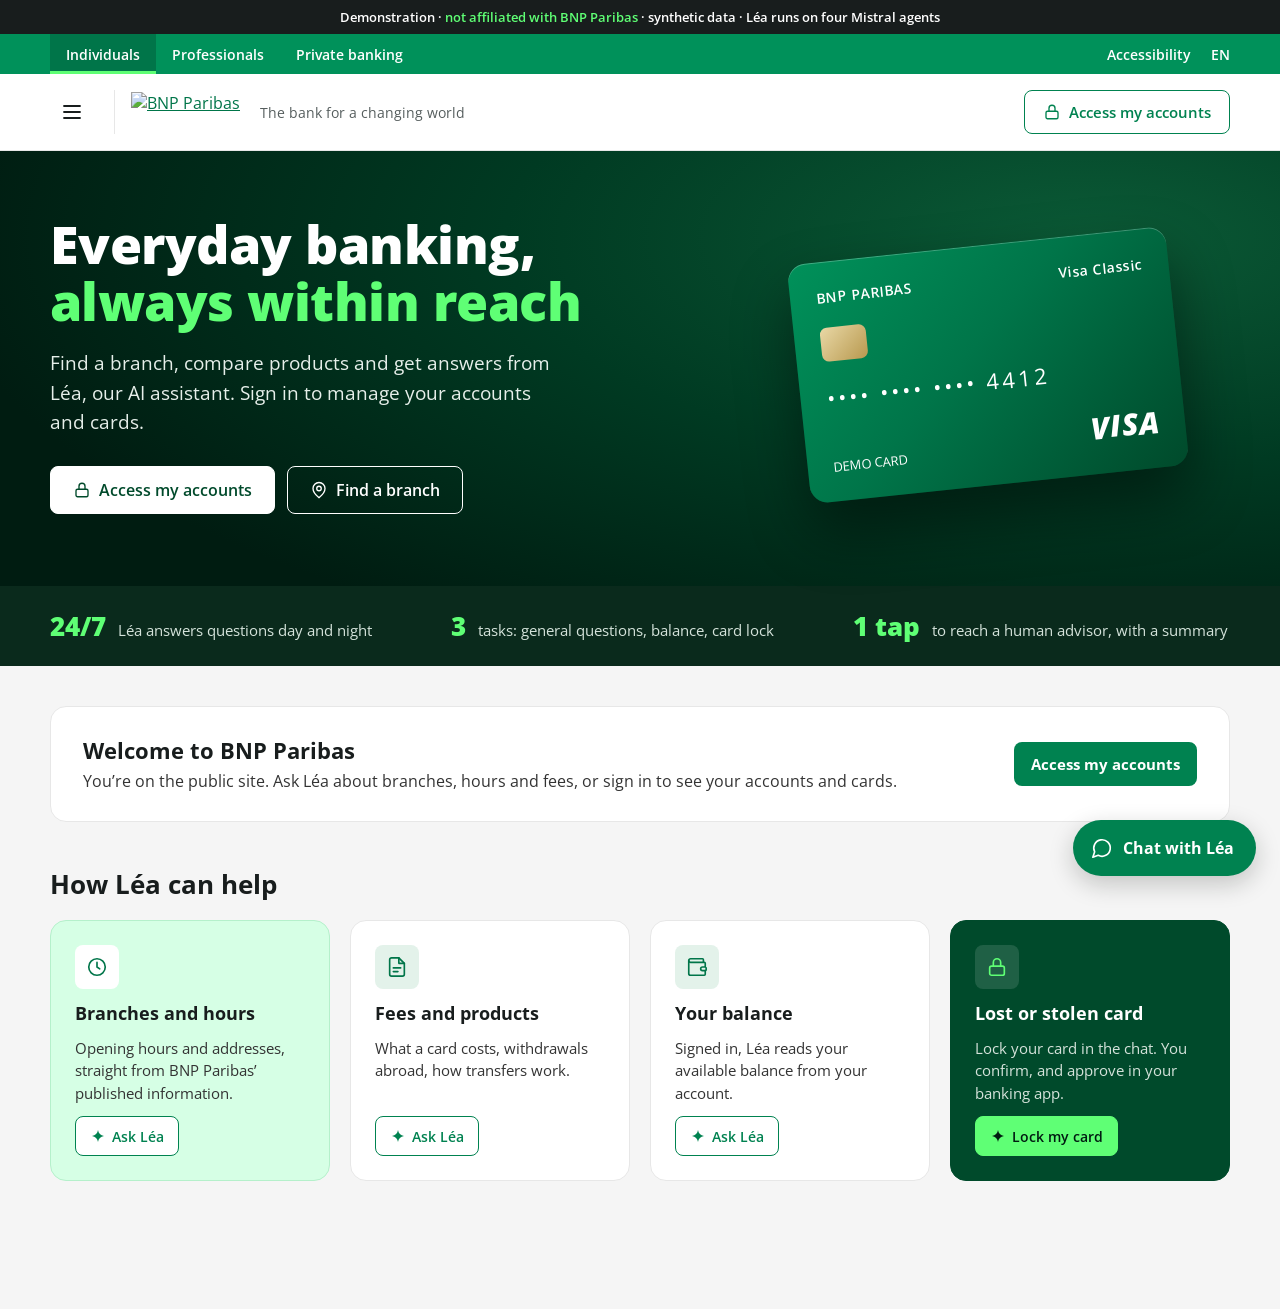
==== commit e51a1367: "Four Mistral agents with handoffs, BNP Paribas look, new evals console - Studio: a triage agent (Mis" ====
--- a/mock-website/static/index.html
+++ b/mock-website/static/index.html
@@ -8,17 +8,21 @@
 <link rel="apple-touch-icon" href="/static/apple-touch-icon.png">
 <link rel="preconnect" href="https://fonts.googleapis.com">
 <link rel="preconnect" href="https://fonts.gstatic.com" crossorigin>
-<link href="https://fonts.googleapis.com/css2?family=Source+Sans+3:wght@400;600;700&display=swap" rel="stylesheet">
+<link href="https://fonts.googleapis.com/css2?family=Open+Sans:wght@400;600;700;800&display=swap" rel="stylesheet">
 <style>
+/* BNP Paribas look (mabanque.bnpparibas, read 28 Sep 2026): Open Sans (BNP Type is proprietary),
+   brand green #00915A, button green #008250, dark hero #001C11 with a bright green accent,
+   8px buttons, 16px cards. */
 :root{
-  --brand:#226B40;--brand-700:#1B5A35;--brand-800:#123D24;--tint:#E8F5EE;--tint-2:#EEF6F1;--tint-line:#CFE3D7;
-  --ink:#16211B;--ink-2:#2E3A33;--ink-3:#56635C;--ink-4:#5E6B64;--line:#E3E8E5;--line-2:#DDE4E0;--field:#C5D0CA;
-  --bot:#F2F5F3;--page:#F4F6F8;--human:#EEF2F8;--human-ink:#1E3A5F;--human-tint:#E3EAF5;--warn:#9A3412;--badge:#B93C0C;--focus:#0B57D0;
+  --brand:#008250;--brand-700:#007549;--brand-800:#004A2B;--logo:#00915A;--hero:#001C11;--accent:#5FFF75;--mint:#D6FFE5;
+  --tint:#E3F2EA;--tint-2:#F0F8F4;--tint-line:#BCDCCB;
+  --ink:#181D1D;--ink-2:#333333;--ink-3:#565E5E;--ink-4:#5F6767;--line:#E7E7E7;--line-2:#DCDCDC;--field:#C8C8C8;
+  --bot:#F2F4F3;--page:#F5F5F5;--human:#EEF2F8;--human-ink:#1E3A5F;--human-tint:#E3EAF5;--warn:#9A3412;--badge:#B93C0C;--focus:#0B57D0;
 }
 *{box-sizing:border-box}
 [hidden]{display:none !important}
 html,body{margin:0}
-body{font-family:'Source Sans 3','Source Sans Pro',system-ui,-apple-system,'Segoe UI',sans-serif;color:var(--ink);background:var(--page);-webkit-font-smoothing:antialiased}
+body{font-family:'Open Sans',Arial,system-ui,sans-serif;color:var(--ink);background:var(--page);-webkit-font-smoothing:antialiased}
 button,textarea,input{font-family:inherit}
 a{color:var(--brand-700)}a:hover{color:var(--brand-800)}
 :focus-visible{outline:3px solid var(--focus);outline-offset:2px}
@@ -29,48 +33,92 @@
 .num{font-variant-numeric:tabular-nums}
 
 /* host page */
-.demo-bar{background:#1A1A1A;color:#FFFFFF;text-align:center;font-size:15px;font-weight:600;line-height:20px;padding:12px 16px}
-.demo-bar .hl{color:#86E0AE}
+.wrap{max-width:1228px;margin:0 auto;padding:0 24px}
+.spacer{flex:1}
+.demo-bar{background:var(--ink);color:#FFFFFF;text-align:center;font-size:13px;font-weight:600;line-height:18px;padding:8px 16px}
+.demo-bar .hl{color:var(--accent)}
+.segbar{background:var(--logo);color:#FFFFFF;font-size:14px;font-weight:600}
+.segbar .wrap{display:flex;align-items:stretch;height:40px;gap:4px}
+.seg{display:flex}
+.seg a{display:flex;align-items:center;padding:0 16px;color:#FFFFFF;text-decoration:none}
+.seg a.on{background:var(--brand-700);box-shadow:inset 0 -3px 0 var(--accent)}
+.seg a:hover{background:var(--brand-700);color:#FFFFFF}
+.segbar .util{display:flex;align-items:center;gap:20px}
+.segbar .util a{color:#FFFFFF;text-decoration:none}
 .site-h{background:#FFFFFF;border-bottom:1px solid var(--line)}
-.wrap{max-width:1228px;margin:0 auto;padding:0 24px}
-.site-h .wrap{height:76px;display:flex;align-items:center;gap:36px}
-.logo{display:flex;align-items:center}
-.logo img{height:36px;width:auto}
-.logo .wordmark{margin-left:10px;font-size:18px;font-weight:700;color:var(--brand-700);white-space:nowrap}
-.nav{display:flex;gap:28px;font-size:17px}
-.nav a{color:#3E4A44;text-decoration:none}
-.nav a:hover{color:var(--brand-700);text-decoration:underline}
-.spacer{flex:1}
-.cta{height:42px;padding:0 22px;border-radius:999px;background:var(--brand);color:#FFFFFF;font-size:16px;font-weight:700;display:inline-flex;align-items:center;text-decoration:none;white-space:nowrap}
-.cta:hover{background:var(--brand-700);color:#FFFFFF}
-main.wrap{padding-top:36px;padding-bottom:128px}
-.top{display:grid;grid-template-columns:minmax(0,730fr) minmax(0,418fr);gap:32px}
-.hero{border-radius:24px;padding:48px;background:linear-gradient(135deg,#236C41 0%,#2A7E4C 55%,#319057 100%);color:#FFFFFF;display:flex;flex-direction:column;gap:18px}
-.eyebrow{font-size:14px;letter-spacing:.08em;font-weight:600}
-.hero h1{margin:0;font-size:54px;line-height:1.08}
-.hero p{margin:0;font-size:20px;line-height:1.5;max-width:480px}
-.hero-actions{display:flex;gap:12px;flex-wrap:wrap;margin-top:6px}
-.pbtn{height:48px;padding:0 22px;border-radius:999px;font-size:17px;font-weight:700;display:inline-flex;align-items:center;text-decoration:none;border:1.5px solid #FFFFFF}
-.pbtn-w{background:#FFFFFF;color:var(--brand-700)}
-.pbtn-o{color:#FFFFFF}
-.pbtn-o:hover{background:rgba(255,255,255,.12);color:#FFFFFF}
-.hello{background:#FFFFFF;border:1px solid var(--line);border-radius:24px;padding:28px;display:flex;flex-direction:column;gap:12px}
-.hello h2{margin:0 0 6px;font-size:22px;color:var(--brand)}
-.kv{min-height:56px;border-radius:12px;background:var(--tint);display:flex;align-items:center;justify-content:space-between;gap:12px;padding:0 18px;font-size:17px}
-.kv b{color:var(--brand-700)}
-.ov-title{margin:44px 0 16px;font-size:24px}
-.ov{display:grid;grid-template-columns:repeat(2,minmax(0,1fr));gap:20px}
+.site-h .wrap{height:76px;display:flex;align-items:center;gap:20px}
+.burger{width:44px;height:44px;border:0;background:none;color:var(--ink);display:flex;align-items:center;justify-content:center;cursor:pointer;border-radius:8px}
+.burger svg{width:24px;height:24px}
+.burger:hover{background:var(--tint-2)}
+.logo{display:flex;align-items:center;padding-left:16px;border-left:1px solid var(--line);height:44px}
+.logo img{height:40px;width:auto}
+.tagline{font-size:14px;color:var(--ink-3);white-space:nowrap}
+.cta{height:44px;padding:0 18px;border-radius:8px;border:1px solid var(--brand);background:#FFFFFF;color:var(--brand);font-size:15px;font-weight:600;display:inline-flex;align-items:center;gap:8px;white-space:nowrap;cursor:pointer;text-decoration:none}
+.cta svg{width:18px;height:18px}
+.cta:hover{background:var(--tint-2);color:var(--brand-700)}
+.hero{background:radial-gradient(120% 140% at 85% 20%,#0B5A36 0%,#003A22 38%,var(--hero) 75%);color:#FFFFFF}
+.hero-in{display:grid;grid-template-columns:minmax(0,1.15fr) minmax(0,.85fr);gap:40px;align-items:center;padding-top:64px;padding-bottom:72px}
+.hero h1{margin:0;font-size:52px;line-height:1.1;font-weight:800;letter-spacing:-.01em}
+.hero h1 .accent{color:var(--accent)}
+.hero p{margin:20px 0 0;font-size:19px;line-height:1.55;max-width:520px;color:#E6EFEA}
+.hero-actions{display:flex;gap:12px;flex-wrap:wrap;margin-top:28px}
+.pbtn{height:48px;padding:0 22px;border-radius:8px;font-size:16px;font-weight:600;display:inline-flex;align-items:center;gap:8px;text-decoration:none;border:1px solid #FFFFFF;cursor:pointer;background:none;color:#FFFFFF}
+.pbtn svg{width:18px;height:18px}
+.pbtn-w{background:#FFFFFF;color:var(--brand-800)}
+.pbtn-w:hover{background:var(--mint);color:var(--brand-800)}
+.pbtn-o:hover{background:rgba(255,255,255,.1);color:#FFFFFF}
+.visa{justify-self:center;width:min(380px,100%);aspect-ratio:1.586;border-radius:18px;padding:26px;display:flex;flex-direction:column;justify-content:space-between;color:#FFFFFF;
+  background:linear-gradient(135deg,#00915A 0%,#007549 45%,#004A2B 100%);box-shadow:0 30px 60px rgba(0,0,0,.45),inset 0 1px 0 rgba(255,255,255,.25);transform:rotate(-6deg)}
+.visa .top{display:flex;justify-content:space-between;align-items:center;font-size:14px;font-weight:600;letter-spacing:.04em}
+.visa .emv{width:46px;height:34px;border-radius:7px;background:linear-gradient(135deg,#E9D8A6,#B8994F)}
+.visa .pan{font-size:22px;letter-spacing:.14em;font-variant-numeric:tabular-nums}
+.visa .bottom{display:flex;justify-content:space-between;align-items:flex-end;font-size:13px}
+.visa .brandmark{font-size:30px;font-weight:800;font-style:italic;letter-spacing:.02em}
+.proof{background:#0A2A1C;color:#FFFFFF}
+.proof-in{display:grid;grid-template-columns:repeat(3,minmax(0,1fr));gap:24px;padding-top:22px;padding-bottom:22px}
+.proof-in div{display:flex;align-items:baseline;gap:12px}
+.proof-in b{font-size:26px;font-weight:800;color:var(--accent);white-space:nowrap}
+.proof-in span{font-size:15px;line-height:1.4;color:#D5E3DB}
+main .content{padding-top:40px;padding-bottom:128px}
+.panel{background:#FFFFFF;border-radius:16px;padding:28px 32px;display:flex;align-items:center;gap:24px;flex-wrap:wrap;border:1px solid var(--line)}
+.panel h2{margin:0;font-size:22px;font-weight:700}
+.panel p{margin:4px 0 0;font-size:16px;line-height:1.5;color:var(--ink-2)}
+.panel .grow{flex:1;min-width:240px}
+.kvs{display:flex;gap:12px;flex-wrap:wrap}
+.kv{border-radius:8px;background:var(--tint-2);border:1px solid var(--tint-line);padding:10px 14px;font-size:14px;display:flex;flex-direction:column;gap:2px}
+.kv span{color:var(--ink-3)}
+.kv b{color:var(--ink);font-weight:700}
+.sec-title{margin:44px 0 18px;font-size:26px;font-weight:700}
+.ov{display:grid;grid-template-columns:repeat(2,minmax(0,1fr));gap:20px;margin-top:20px}
 .ovc{background:#FFFFFF;border:1px solid var(--line);border-radius:16px;padding:24px;display:flex;flex-direction:column;gap:8px}
-.ovc .k{font-size:14px;letter-spacing:.06em;color:var(--ink-3)}
-.ovc .v{font-size:28px;font-weight:700}
-.ovc .s{font-size:16px;color:var(--ink-3)}
-.tag{align-self:flex-start;font-size:13px;font-weight:700;padding:4px 10px;border-radius:8px;background:var(--tint);color:var(--brand-700)}
+.ovc .k{font-size:13px;letter-spacing:.06em;font-weight:600;color:var(--ink-3)}
+.ovc .v{font-size:26px;font-weight:700}
+.ovc .s{font-size:15px;color:var(--ink-3)}
+.tag{align-self:flex-start;font-size:12px;font-weight:700;padding:4px 10px;border-radius:8px;background:var(--tint);color:var(--brand-700)}
 .tag-lock{background:#FDEBDD;color:var(--warn)}
-@media (max-width:980px){.top{grid-template-columns:1fr}.nav{display:none}.ov{grid-template-columns:1fr}}
-@media (max-width:640px){.hero{padding:28px}.hero h1{font-size:36px}.hero p{font-size:18px}.site-h .wrap{gap:16px}.logo img{height:28px}.demo-bar{font-size:13px;line-height:18px;padding:10px 12px}.cta{height:38px;padding:0 16px;font-size:15px}}
+.tiles{display:grid;grid-template-columns:repeat(4,minmax(0,1fr));gap:20px}
+.tile{border-radius:16px;padding:24px;display:flex;flex-direction:column;gap:12px;min-height:220px;background:#FFFFFF;border:1px solid var(--line)}
+.tile.mint{background:var(--mint);border-color:#B5F0CB}
+.tile.green{background:var(--brand-800);border-color:var(--brand-800);color:#FFFFFF}
+.tile .ic{width:44px;height:44px;border-radius:8px;background:var(--tint);color:var(--brand-700);display:flex;align-items:center;justify-content:center}
+.tile.mint .ic{background:#FFFFFF}
+.tile.green .ic{background:rgba(255,255,255,.12);color:var(--accent)}
+.tile .ic svg{width:22px;height:22px}
+.tile h3{margin:0;font-size:18px;font-weight:700}
+.tile p{margin:0;font-size:15px;line-height:1.5;color:var(--ink-2);flex:1}
+.tile.green p{color:#D5E3DB}
+.tile .ask{align-self:flex-start;height:40px;padding:0 14px;border-radius:8px;border:1px solid var(--brand);background:#FFFFFF;color:var(--brand);font-size:14px;font-weight:600;cursor:pointer;display:inline-flex;align-items:center;gap:6px}
+.tile .ask:hover{background:var(--tint-2)}
+.tile.green .ask{background:var(--accent);border-color:var(--accent);color:var(--hero)}
+.tile .ask svg{width:16px;height:16px}
+@media (max-width:1080px){.tiles{grid-template-columns:repeat(2,minmax(0,1fr))}.tagline{display:none}}
+@media (max-width:900px){.hero-in{grid-template-columns:1fr}.visa{display:none}.proof-in{grid-template-columns:1fr;gap:10px}.ov{grid-template-columns:1fr}}
+@media (max-width:640px){.wrap{padding:0 16px}.hero h1{font-size:34px}.hero p{font-size:17px}.hero-in{padding-top:40px;padding-bottom:44px}
+  .segbar .util,.seg a:not(.on){display:none}.site-h .wrap{gap:10px;height:64px}.logo{padding-left:10px}.logo img{height:30px}.cta span{display:none}.cta{padding:0 12px}
+  .tiles{grid-template-columns:1fr}.panel{padding:22px}}
 
 /* launcher and preview */
-.lea-launcher{position:fixed;right:24px;bottom:24px;z-index:50;height:56px;padding:0 22px 0 18px;border:0;border-radius:999px;background:var(--brand);color:#FFFFFF;font-size:17px;font-weight:700;display:flex;align-items:center;gap:10px;cursor:pointer;box-shadow:0 8px 24px rgba(16,24,20,.22)}
+.lea-launcher{position:fixed;right:24px;bottom:24px;z-index:50;height:56px;padding:0 22px 0 18px;border:0;border-radius:999px;background:var(--brand);color:#FFFFFF;font-size:16px;font-weight:700;display:flex;align-items:center;gap:10px;cursor:pointer;box-shadow:0 8px 24px rgba(16,24,20,.22)}
 .lea-launcher:hover{background:var(--brand-700)}
 .lea-launcher svg{width:22px;height:22px}
 .lea-badge{position:absolute;top:-6px;right:-4px;min-width:22px;height:22px;padding:0 6px;border-radius:999px;background:var(--badge);color:#FFFFFF;font-size:13px;font-weight:700;display:flex;align-items:center;justify-content:center;border:2px solid var(--page);box-sizing:content-box}
@@ -159,11 +207,11 @@
 .shut{background:#F1F3F2;color:#4A5550}
 .btnrow{display:flex;gap:8px;flex-wrap:wrap}
 .btnrow .btn{flex:1 1 auto}
-.btn{min-height:44px;padding:0 16px;border-radius:12px;font-size:15px;font-weight:700;display:inline-flex;align-items:center;justify-content:center;gap:8px;cursor:pointer;border:1px solid transparent;text-decoration:none;white-space:nowrap}
+.btn{min-height:44px;padding:0 16px;border-radius:8px;font-size:15px;font-weight:700;display:inline-flex;align-items:center;justify-content:center;gap:8px;cursor:pointer;border:1px solid transparent;text-decoration:none;white-space:nowrap}
 .btn svg{width:18px;height:18px}
 .btn-p{background:var(--brand);color:#FFFFFF}
 .btn-p:hover{background:var(--brand-700);color:#FFFFFF}
-.btn-s{background:#FFFFFF;color:var(--brand-700);border-color:#9CC4AE}
+.btn-s{background:#FFFFFF;color:var(--brand);border-color:var(--brand)}
 .btn-s:hover{background:var(--tint-2);color:var(--brand-700)}
 .btn:disabled,.chip:disabled{opacity:.55;cursor:default}
 .wide{width:100%}
@@ -173,18 +221,21 @@
 .follow{display:flex;flex-direction:column;gap:8px}
 .lbl{font-size:13px;line-height:18px;font-weight:700;color:var(--ink-4)}
 .chips{display:flex;flex-wrap:wrap;gap:8px}
-.chip{min-height:40px;padding:0 14px;border-radius:999px;border:1px solid var(--tint-line);background:var(--tint-2);color:var(--brand-700);font-size:15px;font-weight:600;display:inline-flex;align-items:center;gap:8px;cursor:pointer;text-align:left}
+.chip{min-height:40px;padding:0 14px;border-radius:8px;border:1px solid var(--tint-line);background:var(--tint-2);color:var(--brand-700);font-size:15px;font-weight:600;display:inline-flex;align-items:center;gap:8px;cursor:pointer;text-align:left}
 .chip:hover{background:var(--tint);border-color:#B7D6C3}
 .chip svg{width:16px;height:16px;flex:none}
 .chip-sm{min-height:36px;font-size:14px;padding:0 12px}
 .fb{display:flex;align-items:center;gap:2px;margin-left:-6px}
 .fbnote{font-size:13px;color:var(--ink-4);margin-left:6px}
+.route{display:flex;align-items:center;gap:6px;font-size:12px;line-height:16px;color:var(--ink-4)}
+.route svg{width:14px;height:14px;flex:none}
+.route b{font-weight:600;color:var(--ink-3)}
 .reasons{display:flex;flex-direction:column;gap:6px}
 .sec{display:flex;gap:10px;align-items:flex-start;background:#F7F9F8;border:1px solid var(--line);border-radius:12px;padding:10px 12px;font-size:14px;line-height:20px;color:var(--ink-2);max-width:92%}
 .sec svg{width:18px;height:18px;color:var(--brand);flex:none;margin-top:1px}
 .cmp{padding:10px 16px 12px;border-top:1px solid var(--line);display:flex;flex-direction:column;gap:8px;flex:none;background:#FFFFFF}
 .field{display:flex;align-items:flex-end;gap:8px;border:1.5px solid var(--field);border-radius:16px;padding:6px 6px 6px 14px;background:#FFFFFF}
-.field:focus-within{border-color:var(--brand);box-shadow:0 0 0 3px #CFE7D9}
+.field:focus-within{border-color:var(--brand);box-shadow:0 0 0 3px #CDEBDB}
 .field textarea{flex:1;border:0;outline:0;resize:none;font-size:16px;line-height:22px;padding:7px 0;height:36px;max-height:124px;color:var(--ink);background:transparent}
 .field textarea::placeholder{color:#6B7872}
 .send{width:36px;height:36px;border-radius:50%;border:0;background:var(--brand);color:#FFFFFF;display:flex;align-items:center;justify-content:center;flex:none;padding:0;cursor:pointer}
@@ -193,7 +244,7 @@
 .send svg{width:18px;height:18px}
 .foot{display:flex;align-items:center;justify-content:space-between;gap:8px;font-size:13px;line-height:16px;color:var(--ink-4)}
 .foot-note{white-space:nowrap}
-.adv{height:32px;padding:0 12px;border-radius:999px;border:1px solid #CFD8D3;background:#FFFFFF;color:var(--brand-700);font-size:13px;font-weight:700;display:inline-flex;align-items:center;gap:6px;white-space:nowrap;cursor:pointer}
+.adv{height:32px;padding:0 12px;border-radius:8px;border:1px solid var(--brand);background:#FFFFFF;color:var(--brand-700);font-size:13px;font-weight:700;display:inline-flex;align-items:center;gap:6px;white-space:nowrap;cursor:pointer}
 .adv:hover{background:var(--tint-2)}
 .adv svg{width:16px;height:16px}
 body.lea-lock{overflow:hidden}
@@ -209,68 +260,85 @@
 }
 
 /* auth / login */
-.cta{border:0;cursor:pointer}
-.cta-ghost{background:#FFFFFF;color:var(--brand-700);border:1.5px solid var(--brand)}
-.cta-ghost:hover{background:var(--tint-2);color:var(--brand-800)}
-.hello.guest{gap:14px}
-.hello.guest p{margin:0;font-size:16px;line-height:1.5;color:var(--ink-2)}
 .login-backdrop{position:fixed;inset:0;z-index:80;background:rgba(16,24,20,.45);display:flex;align-items:center;justify-content:center;padding:24px}
-.login-card{width:min(400px,100%);background:#FFFFFF;border:1px solid var(--line-2);border-radius:20px;padding:28px;box-shadow:0 24px 64px rgba(16,24,20,.22);display:flex;flex-direction:column;gap:14px}
-.login-card h2{margin:0;font-size:22px;color:var(--brand)}
+.login-card{width:min(400px,100%);background:#FFFFFF;border:1px solid var(--line-2);border-radius:16px;padding:28px;box-shadow:0 24px 64px rgba(16,24,20,.22);display:flex;flex-direction:column;gap:14px}
+.login-card h2{margin:0;font-size:22px;color:var(--ink)}
 .login-card p{margin:0;font-size:16px;line-height:1.5;color:var(--ink-2)}
-.login-card .demo-note{font-size:14px;color:var(--ink-3);background:var(--tint);border-radius:12px;padding:12px 14px}
+.login-card .demo-note{font-size:14px;color:var(--ink-2);background:var(--mint);border-radius:8px;padding:12px 14px}
 .login-actions{display:flex;flex-direction:column;gap:10px;margin-top:4px}
 @media (prefers-reduced-motion:reduce){.lea{animation:none}.spin,.dots span{animation:none}.log{scroll-behavior:auto}}
 </style>
 </head>
 <body>
-<div class="demo-bar" role="note">Demonstration · <span class="hl">not affiliated with BNP Paribas</span> · Léa agent (Mistral Studio)</div>
+<div class="demo-bar" role="note">Demonstration · <span class="hl">not affiliated with BNP Paribas</span> · synthetic data · Léa runs on four Mistral agents</div>
+<div class="segbar">
+  <div class="wrap">
+    <nav class="seg" aria-label="Customer type"><a class="on" href="#" aria-current="page">Individuals</a><a href="#">Professionals</a><a href="#">Private banking</a></nav>
+    <span class="spacer"></span>
+    <div class="util"><a href="#">Accessibility</a><span>EN</span></div>
+  </div>
+</div>
 <header class="site-h">
   <div class="wrap">
-    <a class="logo" href="#"><img src="/static/bnp-mark.png" alt="BNP Paribas" height="36"><span class="wordmark">BNP Paribas</span></a>
-    <nav class="nav" aria-label="Main">
-      <a href="#">Home</a><a href="#">Accounts</a><a href="#">Cards</a><a href="#">Branches</a><a href="#">Help</a>
-    </nav>
+    <button class="burger" type="button" aria-label="Menu"><svg viewBox="0 0 24 24" class="i" aria-hidden="true"><path d="M4 6h16"/><path d="M4 12h16"/><path d="M4 18h16"/></svg></button>
+    <a class="logo" href="#"><img src="/static/bnp-logo-full.png" alt="BNP Paribas" height="40"></a>
+    <span class="tagline">The bank for a changing world</span>
     <span class="spacer"></span>
-    <button class="cta" id="site-cta" type="button">Sign in</button>
+    <button class="cta" id="site-cta" type="button"></button>
   </div>
 </header>
-<main class="wrap" id="main">
-  <div class="top">
-    <section class="hero" aria-labelledby="hero-t">
-      <div class="eyebrow">EVERYDAY BANKING</div>
-      <h1 id="hero-t">Your banking, simple and secure</h1>
-      <p id="hero-p">Find a branch, explore products, and get help from Léa. Sign in to manage accounts and cards.</p>
-      <div class="hero-actions" id="hero-actions">
-        <button class="pbtn pbtn-w" id="hero-signin" type="button">Sign in</button>
-        <a class="pbtn pbtn-o" href="#">Find a branch</a>
+<main id="main">
+  <section class="hero" aria-labelledby="hero-t">
+    <div class="wrap hero-in">
+      <div>
+        <h1 id="hero-t">Everyday banking,<br><span class="accent">always within reach</span></h1>
+        <p id="hero-p"></p>
+        <div class="hero-actions" id="hero-actions"></div>
+      </div>
+      <div class="visa" aria-hidden="true">
+        <div class="top"><span>BNP PARIBAS</span><span>Visa Classic</span></div>
+        <div class="emv"></div>
+        <div class="pan">•••• •••• •••• 4412</div>
+        <div class="bottom"><span>DEMO CARD</span><span class="brandmark">VISA</span></div>
+      </div>
+    </div>
+  </section>
+  <section class="proof" aria-label="About Léa">
+    <div class="wrap proof-in">
+      <div><b>24/7</b><span>Léa answers questions day and night</span></div>
+      <div><b>3</b><span>tasks: general questions, balance, card lock</span></div>
+      <div><b>1 tap</b><span>to reach a human advisor, with a summary</span></div>
+    </div>
+  </section>
+  <div class="wrap content">
+    <section class="panel" id="guest-panel" aria-labelledby="guest-t">
+      <div class="grow"><h2 id="guest-t">Welcome to BNP Paribas</h2><p>You’re on the public site. Ask Léa about branches, hours and fees, or sign in to see your accounts and cards.</p></div>
+      <button class="btn btn-p" id="guest-signin" type="button">Access my accounts</button>
+    </section>
+    <section id="hello-panel" aria-labelledby="hello-t" hidden>
+      <div class="panel">
+        <div class="grow"><h2 id="hello-t">Hello Camille</h2><p>Your accounts and cards (sample data).</p></div>
+        <div class="kvs"><div class="kv"><span>Customer</span><b>BNP-DEMO-78421</b></div><div class="kv"><span>Branch</span><b>Paris Opéra</b></div></div>
+      </div>
+      <div class="ov" id="auth-overview">
+        <article class="ovc"><div class="k">VISA CLASSIC CARD</div><div class="v num">•••• 4412</div><div class="s" id="card-status">Active · standard limits</div><span class="tag" id="card-tag">Demo</span></article>
+        <article class="ovc"><div class="k">USUAL BRANCH</div><div class="v">Paris Opéra</div><div class="s">2 Bd des Capucines, 75009 · Mon–Fri 9:00–17:30</div><span class="tag">Demo</span></article>
       </div>
     </section>
-    <section class="hello guest" id="guest-panel" aria-labelledby="guest-t">
-      <h2 id="guest-t">Welcome</h2>
-      <p>You’re browsing the public site. Sign in to see your accounts and cards, or ask Léa about branch hours and products.</p>
-      <button class="btn btn-p" id="guest-signin" type="button">Sign in to client area</button>
-    </section>
-    <section class="hello" id="hello-panel" aria-labelledby="hello-t" hidden>
-      <h2 id="hello-t">Hello Camille</h2>
-      <div class="kv"><span>Customer</span><b>BNP-DEMO-78421</b></div>
-      <div class="kv"><span>Branch</span><b>Paris Opéra</b></div>
-      <div class="kv"><span>Status</span><b>Active</b></div>
-    </section>
-  </div>
-  <div id="auth-overview" hidden>
-    <h2 class="ov-title">Overview (sample data)</h2>
-    <div class="ov">
-      <article class="ovc"><div class="k">VISA CLASSIC CARD</div><div class="v num">•••• 4412</div><div class="s" id="card-status">Active · standard limits</div><span class="tag" id="card-tag">Demo</span></article>
-      <article class="ovc"><div class="k">USUAL BRANCH</div><div class="v">Paris Opéra</div><div class="s">2 Bd des Capucines, 75009 · Mon–Fri 9:00–17:30</div><span class="tag">Demo</span></article>
+    <h2 class="sec-title">How Léa can help</h2>
+    <div class="tiles">
+      <article class="tile mint"><div class="ic" data-icon="clock"></div><h3>Branches and hours</h3><p>Opening hours and addresses, straight from BNP Paribas’ published information.</p><button class="ask" type="button" data-ask="What are the opening hours of the Paris Opéra branch?">Ask Léa</button></article>
+      <article class="tile"><div class="ic" data-icon="file"></div><h3>Fees and products</h3><p>What a card costs, withdrawals abroad, how transfers work.</p><button class="ask" type="button" data-ask="What does a cash withdrawal outside the EU cost with my Visa Classic?">Ask Léa</button></article>
+      <article class="tile"><div class="ic" data-icon="wallet"></div><h3>Your balance</h3><p>Signed in, Léa reads your available balance from your account.</p><button class="ask" type="button" data-ask="What is my balance?" data-auth="1">Ask Léa</button></article>
+      <article class="tile green"><div class="ic" data-icon="lock"></div><h3>Lost or stolen card</h3><p>Lock your card in the chat. You confirm, and approve in your banking app.</p><button class="ask" type="button" data-ask="I lost my Visa, please lock it" data-auth="1">Lock my card</button></article>
     </div>
   </div>
 </main>
 
 <div class="login-backdrop" id="login-modal" hidden role="dialog" aria-modal="true" aria-labelledby="login-title">
   <div class="login-card">
-    <h2 id="login-title">Sign in</h2>
-    <p>Access your demo client area to check balances and manage cards with Léa.</p>
+    <h2 id="login-title">Access my accounts</h2>
+    <p>Sign in to the demo client area to check your balance and manage your cards with Léa.</p>
     <div class="demo-note">Demo only — no real password. Continues as Camille Dubois (synthetic customer).</div>
     <div class="login-actions">
       <button class="btn btn-p wide" id="login-continue" type="button">Continue as Camille (demo)</button>
@@ -324,6 +392,10 @@
 </section>
 
 <script>
+/* Léa chat widget. Every customer message goes to our server (/api/chat), which talks to the
+   Mistral agent. The page only draws what comes back: the answer, a balance card or a receipt
+   when a tool ran, a confirmation card when a card lock waits for the customer, and the
+   advisor handoff. Sign-in and the in-app approval are simulated (demo). */
 (function () {
   'use strict';
   var $ = function (s, r) { return (r || document).querySelector(s); };
@@ -372,8 +444,8 @@
       badge = $('#lea-badge'), preview = $('#lea-preview'), previewWho = $('#lea-preview-who'), previewText = $('#lea-preview-text'),
       previewX = $('#lea-preview-x'), footNote = $('#lea-foot-note'), announcer = $('#lea-announce');
 
-  var S = { open: false, started: false, busy: false, tok: null, gen: 0, misses: 0, mode: 'ai', unread: 0, locked: false, auth: false,
-            transcript: [], humanReplies: 0, timers: [], conversationId: null, abort: null, lastText: '' };
+  var S = { open: false, started: false, busy: false, tok: null, gen: 0, mode: 'ai', unread: 0, locked: false, auth: false,
+            transcript: [], humanReplies: 0, timers: [], conversationId: null, abort: null };
   var CANCEL = new Error('cancel');
 
   /* ---------- helpers ---------- */
@@ -385,7 +457,7 @@
     return b;
   }
   function time() { return new Date().toLocaleTimeString('en-GB', { hour: '2-digit', minute: '2-digit' }); }
-  function strip(s) { return s.replace(/<[^>]+>/g, ''); }
+  function strip(s) { return String(s || '').replace(/<[^>]+>/g, '').replace(/\*\*/g, ''); }
   function sleep(ms) {
     var tok = S.tok, total = reduceMotion ? Math.min(ms, 300) : ms, start = Date.now();
     return new Promise(function (res, rej) {
@@ -403,6 +475,18 @@
     });
   }
   function announce(text) { announcer.textContent = ''; setTimeout(function () { announcer.textContent = text; }, 60); }
+  function mdLite(text) {
+    var escaped = String(text == null ? '' : text).replace(/&/g, '&amp;').replace(/</g, '&lt;').replace(/>/g, '&gt;');
+    return escaped.replace(/\n/g, '<br>').replace(/\*\*([^*]+)\*\*/g, '<strong class="num">$1</strong>');
+  }
+  function mask(text) {
+    var flagged = false;
+    var shown = text.replace(/(?:\d[ -]?){12,18}\d/g, function (m) { flagged = true; return '•••• ' + m.replace(/\D/g, '').slice(-4); });
+    if (/\b(pin|password|passcode|mot de passe)\b/i.test(shown) && /\b\d{4,8}\b/.test(shown)) {
+      shown = shown.replace(/\b\d{4,8}\b/g, function () { flagged = true; return '••••'; });
+    }
+    return { shown: shown, flagged: flagged };
+  }
 
   /* ---------- building blocks ---------- */
   function whoHTML(kind, when) {
@@ -415,36 +499,21 @@
     g.append(h('div', 'who', whoHTML(g.dataset.kind, time())));
     log.append(g); reveal(g); return g;
   }
-  function typing(g) { var d = h('div', 'dots', '<span></span><span></span><span></span>'); d.setAttribute('aria-hidden', 'true'); g.append(d); reveal(g); return d; }
   function pause(g, ms) {
-    var d = typing(g);
+    var d = h('div', 'dots', '<span></span><span></span><span></span>'); d.setAttribute('aria-hidden', 'true'); g.append(d); reveal(g);
     announce(g.dataset.kind === 'human' ? 'Sophie is typing' : 'Léa is typing');
     return sleep(ms || 650).then(function () { d.remove(); });
   }
-  function say(g, html, opts) {
-    opts = opts || {};
-    var b = h('div', 'bot' + (g.dataset.kind === 'human' ? ' hum' : '')), p = h('p');
-    b.append(p); g.append(b);
-    var plain = strip(html);
-    S.transcript.push({ who: g.dataset.kind === 'human' ? 'Sophie (human advisor)' : 'Léa (AI assistant)', time: time(), text: plain });
-    if (opts.instant || reduceMotion) { p.innerHTML = html; reveal(g); return Promise.resolve(b); }
-    var words = plain.split(' '), i = 0;
-    log.setAttribute('aria-busy', 'true');
-    function step() {
-      if (i >= words.length) { p.innerHTML = html; log.setAttribute('aria-busy', 'false'); reveal(g); return Promise.resolve(b); }
-      i = Math.min(words.length, i + 2);
-      p.textContent = words.slice(0, i).join(' ');
-      reveal(g);
-      return sleep(30).then(step, function (e) { log.setAttribute('aria-busy', 'false'); throw e; });
-    }
-    return step();
+  function say(g, html) {
+    var b = h('div', 'bot' + (g.dataset.kind === 'human' ? ' hum' : ''), '<p></p>');
+    b.firstChild.innerHTML = html; g.append(b); reveal(g);
+    S.transcript.push({ who: g.dataset.kind === 'human' ? 'Sophie (human advisor)' : 'Léa (AI assistant)', time: time(), text: strip(html.replace(/<br>/g, ' ')) });
+    return b;
   }
   function status(g, text) {
     var s = h('div', 'status', I.spin + '<span></span>'); s.lastChild.textContent = text; g.append(s); reveal(g);
-    return {
-      el: s,
-      done: function (t) { s.innerHTML = I.check + '<span></span>'; s.lastChild.textContent = t; }
-    };
+    function set(icon, t, stopped) { s.classList.toggle('stopped', !!stopped); s.innerHTML = icon + '<span></span>'; s.lastChild.textContent = t; }
+    return { el: s, done: function (t) { set(I.check, t); }, fail: function (t) { set(I.xcircle, t, true); } };
   }
   function sys(text, cls) { var d = h('div', cls || 'sys'); d.textContent = text; log.append(d); reveal(d); return d; }
   function chips(g, items, label) {
@@ -452,24 +521,18 @@
     if (label) { var l = h('div', 'lbl'); l.textContent = label; box.append(l); }
     var row = h('div', 'chips');
     items.forEach(function (it) {
-      var c = btn('chip', (it.icon ? I[it.icon] : '') + '<span></span>', function () { submit(it.label, it.run); });
+      var c = btn('chip', (it.icon ? I[it.icon] : '') + '<span></span>', function () { if (it.action) it.action(); else submit(it.label); });
       c.lastChild.textContent = it.label; row.append(c);
     });
     box.append(row); g.append(box); reveal(g); return box;
   }
   function suggestions(g, withLabel) {
-    var items = S.auth
-      ? [
-          { label: 'Check my balance', icon: 'wallet' },
-          { label: 'Lock my card', icon: 'lock' },
-          { label: 'Paris Opéra opening hours', icon: 'clock' }
-        ]
-      : [
-          { label: 'Paris Opéra hours', icon: 'clock' },
-          { label: 'What can you do?', icon: 'spark' },
-          { label: 'Sign in', icon: 'user', run: function () { return flowOpenSignIn(); } }
-        ];
-    return chips(g, items, withLabel ? 'Suggestions' : null);
+    chips(g, S.auth
+      ? [{ label: 'Check my balance', icon: 'wallet' }, { label: 'Lock my card', icon: 'lock' },
+         { label: 'Opening hours Paris Opéra', icon: 'clock' }]
+      : [{ label: 'Opening hours Lille Grand Place', icon: 'clock' }, { label: 'What can you do?', icon: 'spark' },
+         { label: 'Sign in', icon: 'user', action: openLoginModal }],
+      withLabel ? 'Suggestions' : null);
   }
   function clearFollow() { log.querySelectorAll('.follow').forEach(function (n) { n.remove(); }); }
   function disableCard(c) { c.querySelectorAll('button').forEach(function (b) { b.disabled = true; }); c.classList.add('done'); }
@@ -479,24 +542,8 @@
     var dn = btn('ib sm', I.down, null, { 'aria-label': 'Not helpful', 'aria-pressed': 'false' });
     var cp = btn('ib sm', I.copy, null, { 'aria-label': 'Copy answer' });
     var note = h('span', 'fbnote'); note.setAttribute('role', 'status');
-    var reasons = null;
-    up.addEventListener('click', function () {
-      up.setAttribute('aria-pressed', 'true'); dn.setAttribute('aria-pressed', 'false');
-      if (reasons) { reasons.remove(); reasons = null; }
-      note.textContent = 'Thanks for your feedback';
-    });
-    dn.addEventListener('click', function () {
-      dn.setAttribute('aria-pressed', 'true'); up.setAttribute('aria-pressed', 'false'); note.textContent = '';
-      if (reasons) return;
-      reasons = h('div', 'reasons');
-      var l = h('div', 'lbl'); l.textContent = 'What went wrong?'; reasons.append(l);
-      var row = h('div', 'chips');
-      ['Wrong information', "Didn't answer my question", 'Hard to understand', 'Other'].forEach(function (t) {
-        var c = btn('chip chip-sm', '', function () { reasons.remove(); reasons = null; note.textContent = 'Thanks. This helps us improve Léa.'; });
-        c.textContent = t; row.append(c);
-      });
-      reasons.append(row); f.after(reasons); reveal(g);
-    });
+    up.addEventListener('click', function () { up.setAttribute('aria-pressed', 'true'); dn.setAttribute('aria-pressed', 'false'); note.textContent = 'Thanks for your feedback'; });
+    dn.addEventListener('click', function () { dn.setAttribute('aria-pressed', 'true'); up.setAttribute('aria-pressed', 'false'); note.textContent = 'Thanks. This helps us improve Léa.'; });
     cp.addEventListener('click', function () {
       try { if (navigator.clipboard) navigator.clipboard.writeText(text).catch(function () {}); } catch (e) {}
       note.textContent = 'Copied';
@@ -505,148 +552,171 @@
   }
   function csat(g, question) {
     var c = h('div', 'card', '<div class="strong"></div><div class="btnrow"></div>');
-    c.firstChild.textContent = question || 'Did we solve your request?';
+    c.firstChild.textContent = question;
     function done(msg) { disableCard(c); var s = h('div', 'muted small'); s.textContent = msg; c.append(s); }
-    var y = btn('btn btn-s', 'Yes', function () { done('Thanks for letting us know.'); });
-    var n = btn('btn btn-s', 'No', function () {
-      done('Sorry about that.');
-      var g2 = group(); say(g2, 'Would you like to talk to an advisor?', { instant: true });
-      chips(g2, [{ label: 'Talk to an advisor', icon: 'headset' }]);
-    });
-    c.querySelector('.btnrow').append(y, n); g.append(c); reveal(g); return c;
-  }
-  function mask(text) {
-    var flagged = false;
-    var shown = text.replace(/(?:\d[ -]?){12,18}\d/g, function (m) { flagged = true; return '•••• ' + m.replace(/\D/g, '').slice(-4); });
-    if (/\b(pin|password|passcode|mot de passe)\b/i.test(shown)) {
-      shown = shown.replace(/\b\d{4,8}\b/g, function () { flagged = true; return '••••'; });
-    }
-    return { shown: shown, flagged: flagged };
-  }
-
-
-  /* ---------- live API (hybrid) ---------- */
-  function mdLite(text) {
-    var escaped = String(text == null ? '' : text)
-      .replace(/&/g, '&amp;').replace(/</g, '&lt;').replace(/>/g, '&gt;');
-    return escaped.replace(/\n/g, '<br>').replace(/\*\*([^*]+)\*\*/g, '<strong class="num">$1</strong>');
-  }
+    c.querySelector('.btnrow').append(btn('btn btn-s', 'Yes', function () { done('Thanks for letting us know.'); }),
+                                       btn('btn btn-s', 'No', function () { done('Sorry about that.'); }));
+    g.append(c); reveal(g);
+  }
+
+  /* ---------- cards drawn from tool results ---------- */
+  function balanceCard(r) {
+    var c = h('div', 'card',
+      '<div class="row"><span class="strong"><span class="acc"></span> <span class="muted num" style="font-weight:400"></span></span></div>' +
+      '<div class="col" style="gap:2px"><span class="num big" data-amt></span><span class="muted small">Available now</span></div>' +
+      '<div class="muted small asof"></div>');
+    c.querySelector('.acc').textContent = r.account_type === 'savings' ? 'Savings account' : 'Current account';
+    c.querySelector('.strong .num').textContent = r.account_masked || '';
+    var amt = c.querySelector('[data-amt]'); amt.textContent = r.display; amt.dataset.amt = r.display;
+    var when = new Date(r.as_of);
+    c.querySelector('.asof').textContent = 'Balance as of ' + (isNaN(when) ? r.as_of : when.toLocaleString('en-GB', { day: 'numeric', month: 'short', hour: '2-digit', minute: '2-digit' }));
+    var hide = btn('ib sm', I.eyeoff, null, { 'aria-label': 'Hide amounts', 'aria-pressed': 'false' });
+    hide.style.margin = '-6px -6px -6px 0';
+    hide.addEventListener('click', function () {
+      var on = hide.getAttribute('aria-pressed') !== 'true';
+      hide.setAttribute('aria-pressed', String(on)); hide.innerHTML = on ? I.eye : I.eyeoff;
+      amt.textContent = on ? '€ ••••' : amt.dataset.amt;
+    });
+    c.querySelector('.row').append(hide);
+    return c;
+  }
+  function confirmCard(p) {
+    var c = h('div', 'card pend',
+      '<div class="cardhead"><div class="tint">' + I.card + '</div><div class="col"><span class="strong ctype"></span><span class="muted small num cnum"></span></div></div>' +
+      '<div class="title">Lock this card?</div>' +
+      '<ul class="list"><li>' + I.xcircleWarn + '<span>Payments and withdrawals will be declined</span></li>' +
+      '<li>' + I.tickOk + '<span>Transfers and direct debits keep working</span></li>' +
+      '<li>' + I.unlockOk + '<span>Unlock later in your banking app or with an advisor</span></li></ul>' +
+      '<div class="btnrow"></div>' +
+      '<div class="muted small note">' + I.phone + '<span>You’ll approve this in your banking app</span></div>');
+    c.querySelector('.ctype').textContent = p.card_type;
+    c.querySelector('.cnum').textContent = '···· ' + p.card_last4 + ' · Active';
+    c.querySelector('.btnrow').append(
+      btn('btn btn-p', I.lock + '<span>Lock card</span>', function () { if (S.busy) return; disableCard(c); submitAction('Lock card', function () { return decideLock(true); }); }),
+      btn('btn btn-s', 'Keep card active', function () { if (S.busy) return; disableCard(c); submitAction('Keep card active', function () { return decideLock(false); }); }));
+    return c;
+  }
+  function lockReceipt(r) {
+    var c = h('div', 'card',
+      '<div class="cardhead"><div class="tint">' + I.lock + '</div><div class="col grow"><span class="strong">Card locked</span><span class="muted small num cnum"></span></div><span class="pill ok">Locked</span></div>' +
+      '<div class="rule"></div><div class="row"><span class="muted">When</span><span class="when"></span></div>' +
+      '<div class="row"><span class="muted">Reference</span><span class="num ref"></span></div>');
+    c.querySelector('.cnum').textContent = r.card_type + ' ···· ' + r.card_last4;
+    c.querySelector('.when').textContent = 'Today, ' + time();
+    c.querySelector('.ref').textContent = r.confirmation_id;
+    return c;
+  }
+  var AGENT_NAMES = { triage: 'Triage', faq: 'FAQ agent', account: 'Account agent', card: 'Card agent' };
+  function routeNote(g, route) {
+    /* demo only: which of the four Mistral agents handled this message */
+    if (!route || !route.length) return;
+    var d = h('div', 'route', I.spark + '<span>Demo · </span><b></b>');
+    d.querySelector('b').textContent = route.map(function (r) { return AGENT_NAMES[r] || r; }).join(' → ');
+    g.append(d);
+  }
+  function sourceLink(g, sources) {
+    if (!sources || !sources.length) return;
+    var a = h('a', 'link', I.file + '<span></span>'); a.href = '#';
+    a.lastChild.textContent = 'Source: ' + sources.join(', ');
+    g.append(a);
+  }
+
+  /* ---------- talking to our server ---------- */
   function watchCancel(ac) {
     return new Promise(function (_, rej) {
       (function tick() {
-        if (S.tok && S.tok.cancelled) {
-          try { ac.abort(); } catch (e) {}
-          rej(CANCEL);
-          return;
-        }
+        if (S.tok && S.tok.cancelled) { try { ac.abort(); } catch (e) {} rej(CANCEL); return; }
         setTimeout(tick, 80);
       })();
     });
   }
-  function apiChat(text) {
-    var ac = new AbortController();
-    S.abort = ac;
-    var body = { text: text, conversation_id: S.conversationId, authenticated: !!S.auth };
-    var fetchP = fetch('/api/chat', {
-      method: 'POST',
-      headers: { 'Content-Type': 'application/json' },
-      body: JSON.stringify(body),
-      signal: ac.signal
-    }).then(function (res) {
-      return res.json().catch(function () { return {}; }).then(function (data) {
-        data._httpOk = res.ok;
-        data._status = res.status;
-        return data;
-      });
-    });
-    return Promise.race([fetchP, watchCancel(ac)]).then(function (data) {
+  function post(path, body) {
+    var ac = new AbortController(); S.abort = ac;
+    var req = fetch(path, { method: 'POST', headers: { 'Content-Type': 'application/json' }, body: JSON.stringify(body), signal: ac.signal })
+      .then(function (res) { return res.json().catch(function () { return { error: 'bad response' }; }); });
+    return Promise.race([req, watchCancel(ac)]).then(function (data) {
       S.abort = null;
       if (data && data.conversation_id) S.conversationId = data.conversation_id;
       return data;
     }, function (err) {
       S.abort = null;
-      if (err === CANCEL || (err && err.name === 'AbortError')) throw CANCEL;
-      throw err;
-    });
-  }
-  function toolResult(trace, name) {
-    if (!trace || !trace.length) return null;
-    for (var i = 0; i < trace.length; i++) {
-      var t = trace[i];
-      var n = t.name || t.tool || t.function || (t.tool_call && t.tool_call.name) || '';
-      if (String(n).indexOf(name) !== -1) {
-        var r = t.result || t.output || t.content || t.response || t;
-        if (typeof r === 'string') {
-          try { return JSON.parse(r); } catch (e) { return { raw: r }; }
-        }
-        return r;
-      }
+      throw (err === CANCEL || (err && err.name === 'AbortError')) ? CANCEL : err;
+    });
+  }
+  function statusText(data) {
+    var ran = function (name, state) { return (data.tools || []).some(function (t) { return t.name === name && (state ? t.status === state : t.ok); }); };
+    if (data.pending) return 'Prepared the card lock';
+    if (ran('lock_credit_card')) return 'Card lock confirmed';
+    if (ran('lock_credit_card', 'cancelled')) return 'Nothing was changed';
+    if (ran('get_account_balance')) return 'Checked your account';
+    if (ran('transfer_to_advisor')) return 'Contacted an advisor';
+    if (ran('document_library')) return 'Searched BNP Paribas information';
+    return 'Ready';
+  }
+  function show(g, st, data) {
+    if (!data || data.error) {
+      st.fail('Could not reach Léa');
+      say(g, 'Sorry, I could not reach the assistant right now. Please try again or talk to an advisor.');
+      chips(g, [{ label: 'Talk to an advisor', icon: 'headset' }]);
+      return;
     }
-    return null;
-  }
-  function extractBalance(data) {
-    var tr = (data && data.tool_trace) || [];
-    var bal = toolResult(tr, 'balance') || toolResult(tr, 'get_account');
-    if (bal) {
-      if (bal.display) return String(bal.display);
-      if (bal.available != null) {
-        var n = Number(bal.available);
-        if (!isNaN(n)) return '€' + n.toLocaleString('en-GB', { minimumFractionDigits: 2, maximumFractionDigits: 2 });
-      }
-    }
-    var text = (data && (data.assistant_text || data.reply)) || '';
-    var m = text.match(/€\s?[\d.,]+/);
-    return m ? m[0].replace(/\s/g, '') : null;
-  }
-  function extractLockRef(data) {
-    var tr = (data && data.tool_trace) || [];
-    var lock = toolResult(tr, 'lock') || toolResult(tr, 'card');
-    if (lock) {
-      if (lock.confirmation_id) return String(lock.confirmation_id);
-      if (lock.reference) return String(lock.reference);
-      if (lock.confirmation) return String(lock.confirmation);
-    }
-    var text = (data && (data.assistant_text || data.reply)) || '';
-    var m = text.match(/LCK-[A-Z0-9-]+/i);
-    return m ? m[0] : null;
-  }
-  function followUpsFromContext(g) {
-    var items = S.auth
-      ? [
-          { label: 'Check my balance', icon: 'wallet' },
-          { label: 'Lock my card', icon: 'lock' },
-          { label: 'Paris Opéra opening hours', icon: 'clock' }
-        ]
-      : [
-          { label: 'Paris Opéra hours', icon: 'clock' },
-          { label: 'What can you do?', icon: 'spark' },
-          { label: 'Sign in', icon: 'user', run: function () { return flowOpenSignIn(); } }
-        ];
-    chips(g, items);
-  }
-  function flowLive(question, statusText, doneText) {
-    S.misses = 0;
+    if (data.guardrail && data.guardrail.stage === 'input') st.fail('Stopped by a safety check'); else st.done(statusText(data));
+    var r = data.results || {};
+    if (data.answer) say(g, mdLite(data.answer));
+    if (r.get_account_balance) g.append(balanceCard(r.get_account_balance));
+    if (r.lock_credit_card) { g.append(lockReceipt(r.lock_credit_card)); S.locked = true; syncPageCard(); }
+    if (data.pending) g.append(confirmCard(data.pending));
+    sourceLink(g, data.sources);
+    routeNote(g, data.route);
+    if (data.answer) feedback(g, strip(data.answer));
+    reveal(g);
+    if (r.transfer_to_advisor) { startHandoff(g, r.transfer_to_advisor, handoffSummary(data)); return; }
+    if (!data.pending) suggestions(g);
+  }
+
+  /* ---------- turns ---------- */
+  function ask(text, masked) {
+    var g = group(), st = status(g, 'Léa is thinking…');
+    return post('/api/chat', { text: text, conversation_id: S.conversationId, authenticated: !!S.auth, masked: !!masked })
+      .then(function (data) { show(g, st, data); });
+  }
+  function decideLock(approve) {
     var g = group();
-    var st = status(g, statusText || 'Léa is thinking…');
-    return apiChat(question).then(function (data) {
-      if (data.error && !(data.assistant_text || data.reply)) {
-        st.el.classList.add('stopped');
-        st.el.innerHTML = I.xcircle + '<span></span>';
-        st.el.lastChild.textContent = 'Could not reach Léa';
-        return say(g, 'Sorry, I could not reach the assistant right now. Please try again or talk to an advisor.', { instant: true })
-          .then(function () { chips(g, [{ label: 'Talk to an advisor', icon: 'headset' }]); });
-      }
-      st.done(doneText || 'Done');
-      var reply = data.assistant_text || data.reply || 'Done.';
-      var html = mdLite(reply);
-      return say(g, html, { instant: true }).then(function () {
-        feedback(g, strip(html.replace(/<br>/g, ' ')));
-        followUpsFromContext(g);
-      });
-    });
-  }
-
-  /* ---------- turn handling ---------- */
+    return (approve ? sca(g, 'lock your card') : Promise.resolve()).then(function () {
+      var st = status(g, approve ? 'Locking your card…' : 'Keeping your card active…');
+      return post('/api/confirm', { conversation_id: S.conversationId, approve: approve }).then(function (data) { show(g, st, data); });
+    });
+  }
+  function sca(g, what) {
+    /* simulated strong customer authentication: in production the banking app approves the request */
+    var c = h('div', 'card sca',
+      '<div class="cardhead"><div class="tint">' + I.phone + '</div><div class="col grow"><span class="strong">Approve in your banking app</span><span class="muted small"></span></div></div>' +
+      '<div class="status">' + I.spin + '<span>Waiting for your approval…</span></div>');
+    c.querySelector('.muted.small').textContent = 'We sent a request to your phone to ' + what + '.';
+    var cancel = btn('btn btn-s', 'Cancel request', function () { if (S.tok) S.tok.cancelled = true; });
+    cancel.style.minHeight = '40px';
+    c.append(cancel); g.append(c); reveal(g);
+    announce('Approve the request in your banking app');
+    return sleep(2600).then(function () { c.remove(); status(g, '').done('Approved in your banking app'); });
+  }
+  function userBubble(text) {
+    var m = h('div', 'me'); m.textContent = text; log.append(m);
+    var t = h('div', 'metime'); t.textContent = time(); log.append(t);
+    S.transcript.push({ who: 'You', time: time(), text: text });
+    reveal(t);
+  }
+  function submit(text) {
+    if (S.busy) return;
+    text = (text || '').trim(); if (!text) return;
+    var m = mask(text); /* card numbers and codes never leave the page */
+    clearFollow();
+    log.querySelectorAll('.card.pend:not(.done)').forEach(disableCard);
+    userBubble(m.shown);
+    if (S.mode === 'human') exec(flowHuman);
+    else if (S.mode === 'queue') exec(function () { sys('The advisor will see your message when they join.'); });
+    else exec(function () { return ask(m.shown, m.flagged); });
+  }
+  function submitAction(label, fn) { if (S.busy) return; clearFollow(); userBubble(label); exec(fn); }
   function setSendMode() {
     if (S.busy) {
       sendBtn.disabled = false; sendBtn.classList.add('stop'); sendBtn.innerHTML = I.stop; sendBtn.setAttribute('aria-label', 'Stop response');
@@ -655,29 +725,10 @@
       sendBtn.disabled = !input.value.trim();
     }
   }
-  function userBubble(text) {
-    var m = h('div', 'me'); m.textContent = text; log.append(m);
-    var t = h('div', 'metime'); t.textContent = time(); log.append(t);
-    S.transcript.push({ who: 'You', time: time(), text: text });
-    reveal(t);
-  }
-  function submit(text, handler) {
-    if (S.busy) return;
-    text = (text || '').trim(); if (!text) return;
-    var m = mask(text);
-    clearFollow();
-    userBubble(m.shown);
-    S.lastText = m.shown;
-    exec(handler || route(text, m.flagged));
-  }
   function markStopped() {
     log.querySelectorAll('.dots').forEach(function (d) { d.remove(); });
-    log.querySelectorAll('.sca').forEach(function (c) {
-      var s = h('div', 'status stopped', I.xcircle + '<span>Request cancelled. Nothing was changed.</span>'); c.replaceWith(s);
-    });
-    log.querySelectorAll('.status .spin').forEach(function (svg) {
-      var s = svg.closest('.status'); s.classList.add('stopped'); s.innerHTML = I.xcircle + '<span>Stopped</span>';
-    });
+    log.querySelectorAll('.sca').forEach(function (c) { c.replaceWith(h('div', 'status stopped', I.xcircle + '<span>Request cancelled. Nothing was changed.</span>')); });
+    log.querySelectorAll('.status .spin').forEach(function (svg) { var s = svg.closest('.status'); s.classList.add('stopped'); s.innerHTML = I.xcircle + '<span>Stopped</span>'; });
   }
   function exec(flow) {
     var gen = S.gen;
@@ -686,7 +737,7 @@
       if (gen !== S.gen) return;
       if (e === CANCEL) { markStopped(); sys('You stopped the response.'); return; }
       console.error(e);
-      var g = group(); say(g, 'Sorry, something went wrong on my side. Please try again or talk to an advisor.', { instant: true });
+      var g = group(); say(g, 'Sorry, something went wrong on my side. Please try again or talk to an advisor.');
       chips(g, [{ label: 'Talk to an advisor', icon: 'headset' }]);
     }).then(function () {
       if (gen !== S.gen) return;
@@ -694,408 +745,64 @@
     });
   }
 
-  /* ---------- router ---------- */
-  function route(text, flagged) {
-    if (flagged) return flowSensitive;
-    if (S.mode === 'human') return flowHuman;
-    if (S.mode === 'queue') return flowQueued;
-    var s = text.toLowerCase();
-    if (/^(sign[- ]?in|log[- ]?in|client area)\b/.test(s) || s === 'sign in') return flowOpenSignIn;
-    if (/(advis|human|person|agent|someone|conseill|talk to)/.test(s)) return flowHandoff;
-    if (/\brates?\b|taux/.test(s)) return flowRates;
-    if (/(mortgage|loan|invest|pension|insurance|credit|crédit|prêt|advice)/.test(s)) return flowOutOfScope;
-    if (/(unlock|reactivat|débloqu)/.test(s)) return S.auth ? flowUnlock : flowNeedSignIn;
-    if (/(replace|replacement|new card|stolen|steal|fraud|\bvol)/.test(s)) return S.auth ? flowReplace : flowNeedSignIn;
-    if (/\b(lock|locked|block|blocked|lost|lose|freeze|frozen)\b|can.?t find|cannot find|missing|bloqu|perdu/.test(s)) return S.auth ? flowLock : flowNeedSignIn;
-    if (/(alert|notif)/.test(s)) return S.auth ? flowAlert : flowNeedSignIn;
-    if (/(pending|transaction|payment|spent|spending)/.test(s)) return S.auth ? flowPending : flowNeedSignIn;
-    if (/(balance|how much|solde|money|funds|in my account)/.test(s)) return S.auth ? flowBalance : flowNeedSignIn;
-    if (/(appointment|book|rendez|meeting|slot)/.test(s)) return flowBook;
-    if (/(hour|open|opening|clos|branch|agence|horaire|op[ée]ra|address|where)/.test(s)) return flowBranch;
-    if (/(thank|merci|that[’']?s all|bye|no more)/.test(s)) return flowThanks;
-    if (/(what can you do|show what|help|options|menu)/.test(s)) return flowCaps;
-    if (/^(hi|hello|hey|bonjour|salut|good (morning|afternoon|evening))\b/.test(s)) return flowHello;
-    return flowFallback;
-  }
-
-  /* ---------- flows ---------- */
+  /* ---------- welcome ---------- */
   function welcome() {
     sys('Today', 'day');
-    var s = h('div', 'sys', 'You’re chatting with Léa, an AI assistant.'); log.append(s);
-    var g = group();
-    var b;
+    log.append(h('div', 'sys', 'You’re chatting with Léa, an AI assistant.'));
+    var g = group(), b;
     if (S.auth) {
-      b = h('div', 'bot', '<p>Hi Camille, I’m Léa, BNP Paribas’ AI assistant.</p><p>I can check your balance, lock a card and answer branch questions. For anything else, I’ll connect you with an advisor.</p>');
-      g.append(b);
-      S.transcript.push({ who: 'Léa (AI assistant)', time: time(), text: strip(b.innerHTML.replace('</p><p>', ' ')) });
-      g.append(h('div', 'sec', I.shield + '<span>You’re signed in, so I won’t ask for your details. I will never ask for your password, PIN or full card number.</span>'));
+      b = h('div', 'bot', '<p>Hi Camille, I’m Léa, BNP Paribas’ AI assistant.</p><p>I can check your balance, lock a card and answer questions about branches and products. For anything else, I’ll connect you with an advisor.</p>');
+      g.append(b, h('div', 'sec', I.shield + '<span>You’re signed in, so I won’t ask for your details. I will never ask for your password, PIN or full card number.</span>'));
     } else {
-      b = h('div', 'bot', '<p>Hi, I’m Léa, BNP Paribas’ AI assistant.</p><p>I can answer general questions and branch opening hours. To check a balance or lock a card, please sign in.</p>');
-      g.append(b);
-      S.transcript.push({ who: 'Léa (AI assistant)', time: time(), text: strip(b.innerHTML.replace('</p><p>', ' ')) });
-      g.append(h('div', 'sec', I.shield + '<span>I’m an AI assistant. I will never ask for your password, PIN or full card number.</span>'));
+      b = h('div', 'bot', '<p>Hi, I’m Léa, BNP Paribas’ AI assistant.</p><p>I can answer questions about branches, opening hours, products and fees. To check a balance or lock a card, please sign in.</p>');
+      g.append(b, h('div', 'sec', I.shield + '<span>I’m an AI assistant. I will never ask for your password, PIN or full card number.</span>'));
     }
+    S.transcript.push({ who: 'Léa (AI assistant)', time: time(), text: strip(b.innerHTML.replace('</p><p>', ' ')) });
     suggestions(g, true);
   }
-  function flowNeedSignIn() {
-    var g = group();
-    return pause(g, 300).then(function () {
-      return say(g, 'To check your balance or manage a card, please sign in to your client area.');
-    }).then(function () {
-      chips(g, [
-        { label: 'Sign in', icon: 'user', run: function () { return flowOpenSignIn(); } },
-        { label: 'Paris Opéra hours', icon: 'clock' }
-      ]);
-    });
-  }
-  function flowOpenSignIn() {
-    openLoginModal();
-    return Promise.resolve();
-  }
-  function flowCapsGuestLocal() {
-    var g = group();
-    return pause(g, 350).then(function () {
-      return say(g, 'I can answer general questions and branch opening hours. Balance and card actions need you to sign in first.');
-    }).then(function () { suggestions(g, true); });
-  }
-  function flowHello() {
-    if (!S.auth) {
-      var g = group();
-      return pause(g, 300).then(function () {
-        return say(g, 'Hi — I can help with branch hours and general questions. Sign in if you need balance or card help.');
-      }).then(function () { suggestions(g); });
-    }
-    return flowLive(S.lastText || 'Hello', 'Léa is thinking…', 'Ready');
-  }
-  function flowCaps() {
-    if (!S.auth) return flowCapsGuestLocal();
-    return flowLive(S.lastText || 'What can you help me with?', 'Léa is thinking…', 'Ready');
-  }
-  function flowSensitive() {
-    var g = group();
-    return pause(g, 300).then(function () { return say(g, 'For your security, I hid what looked like a card number or code. Never share your PIN, passwords or full card number in a chat, including this one.'); });
-  }
-  function flowBalance() {
-    S.misses = 0; var g = group(), st = status(g, 'Checking your current account…');
-    return apiChat('What is my available balance on my current account?').then(function (data) {
-      if (data.error && !(data.assistant_text || data.reply)) {
-        st.el.classList.add('stopped');
-        st.el.innerHTML = I.xcircle + '<span></span>';
-        st.el.lastChild.textContent = 'Could not reach Léa';
-        return say(g, 'Sorry, I could not check your balance right now. Please try again or talk to an advisor.', { instant: true })
-          .then(function () { chips(g, [{ label: 'Talk to an advisor', icon: 'headset' }]); });
-      }
-      st.done('Checked your current account');
-      var amt = extractBalance(data) || '€4,287.63';
-      var reply = data.assistant_text || data.reply || ('You have **' + amt + '** available in your current account.');
-      var html = mdLite(reply);
-      return say(g, html, { instant: true }).then(function () {
-        g.append(balanceCard(amt)); reveal(g);
-        feedback(g, strip(html.replace(/<br>/g, ' ')));
-        chips(g, [{ label: 'Pending payments' }, { label: 'Low-balance alert' }]);
-      });
-    });
-  }
-  function balanceCard(available) {
-    available = available || '€4,287.63';
-    var booked = available;
-    var pending = '€0.00';
+
+  /* ---------- human handoff (the advisor side is simulated) ---------- */
+  function handoffSummary(data) {
+    var t = (data.tools || []).filter(function (x) { return x.name === 'transfer_to_advisor' && x.args; })[0];
+    return t ? t.args.summary : '';
+  }
+  function clearTimers() { S.timers.forEach(clearTimeout); S.timers = []; }
+  function startHandoff(g, r, summary) {
+    S.mode = 'queue';
     var c = h('div', 'card',
-      '<div class="row"><span class="strong">Current account <span class="muted num" style="font-weight:400">···· 0078</span></span></div>' +
-      '<div class="col" style="gap:2px"><span class="num big" data-amt="' + available + '">' + available + '</span><span class="muted small">Available now</span></div>' +
-      '<div class="rule"></div>' +
-      '<div class="row"><span class="muted">Booked balance</span><span class="num" data-amt="' + booked + '">' + booked + '</span></div>' +
-      '<div class="row"><span class="muted">Pending card payments</span><span class="num" data-amt="' + pending + '">' + pending + '</span></div>' +
-      '<div class="muted small">Updated today at ' + time() + '</div>');
-    var hide = btn('ib sm', I.eyeoff, null, { 'aria-label': 'Hide amounts', 'aria-pressed': 'false' });
-    hide.style.margin = '-6px -6px -6px 0';
-    hide.addEventListener('click', function () {
-      var on = hide.getAttribute('aria-pressed') !== 'true';
-      hide.setAttribute('aria-pressed', String(on)); hide.innerHTML = on ? I.eye : I.eyeoff;
-      c.querySelectorAll('[data-amt]').forEach(function (s) { s.textContent = on ? '€ ••••' : s.dataset.amt; });
-    });
-    c.querySelector('.row').append(hide);
-    return c;
-  }
-  function flowPending() {
-    S.misses = 0; var g = group(), st = status(g, 'Loading pending card payments…');
-    return sleep(800).then(function () {
-      st.done('Loaded 3 pending card payments');
-      return say(g, 'You have 3 pending card payments, totalling <strong class="num">€180.00</strong>.');
-    }).then(function () {
-      var c = h('div', 'card',
-        '<div class="row"><span class="col"><span>Supermarket</span><span class="muted small">Today</span></span><span class="num">−€42.80</span></div>' +
-        '<div class="rule"></div>' +
-        '<div class="row"><span class="col"><span>Train ticket</span><span class="muted small">Yesterday</span></span><span class="num">−€112.70</span></div>' +
-        '<div class="rule"></div>' +
-        '<div class="row"><span class="col"><span>Restaurant</span><span class="muted small">Yesterday</span></span><span class="num">−€24.50</span></div>' +
-        '<a class="link" href="#">' + I.ext + '<span>See all transactions</span></a>');
-      g.append(c); reveal(g);
-      feedback(g, 'You have 3 pending card payments, totalling €180.00.');
-      chips(g, [{ label: 'Lock my card', icon: 'lock' }]);
-    });
-  }
-  function flowAlert() {
-    S.misses = 0; var g = group();
-    return pause(g).then(function () {
-      return say(g, 'I can’t change alert settings from the chat yet. You can set a low-balance alert in the app, under Notifications.');
-    }).then(function () {
-      var a = h('a', 'link', I.ext + '<span>Open notification settings</span>'); a.href = '#'; g.append(a);
-      feedback(g, 'Set a low-balance alert in the app, under Notifications.');
-    });
-  }
-  function flowLock() {
-    S.misses = 0; var g = group();
-    if (S.locked) {
-      return pause(g).then(function () { return say(g, 'Your Visa Classic ending 4412 is already locked.'); })
-        .then(function () { chips(g, [{ label: 'Unlock card', icon: 'unlock' }, { label: 'Block and replace card' }]); });
-    }
-    var st = status(g, 'Finding your cards…');
-    return sleep(800).then(function () {
-      st.done('Found your Visa Classic ···· 4412');
-      return say(g, 'I can lock it now. Locking is temporary, so you can unlock it if the card turns up.');
-    }).then(function () {
-      var c = h('div', 'card',
-        '<div class="cardhead"><div class="tint">' + I.card + '</div><div class="col"><span class="strong">Visa Classic</span><span class="muted small num">···· 4412 · Active</span></div></div>' +
-        '<div class="title">Lock this card?</div>' +
-        '<ul class="list"><li>' + I.xcircleWarn + '<span>Payments and withdrawals will be declined</span></li>' +
-        '<li>' + I.tickOk + '<span>Transfers and direct debits keep working</span></li>' +
-        '<li>' + I.unlockOk + '<span>Unlock anytime, here or in your banking app</span></li></ul>' +
-        '<div class="btnrow"></div>' +
-        '<div class="muted small note">' + I.phone + '<span>You’ll approve this in your banking app</span></div>');
-      var yes = btn('btn btn-p', I.lock + '<span>Lock card</span>', function () { if (S.busy) return; disableCard(c); submit('Lock card', flowLockApprove); });
-      var no = btn('btn btn-s', 'Keep card active', function () { if (S.busy) return; disableCard(c); submit('Keep card active', flowKeep); });
-      c.querySelector('.btnrow').append(yes, no);
-      g.append(c);
-      var stolen = btn('linkbtn', 'Card stolen? Block it and order a new one', function () { if (S.busy) return; disableCard(c); submit('Block and replace card'); });
-      g.append(stolen); reveal(g);
-    });
-  }
-  function sca(g, what) {
-    var c = h('div', 'card sca',
-      '<div class="cardhead"><div class="tint">' + I.phone + '</div><div class="col grow"><span class="strong">Approve in your banking app</span><span class="muted small">We sent a request to your phone to ' + what + '.</span></div></div>' +
-      '<div class="status">' + I.spin + '<span>Waiting for your approval…</span></div>');
-    var cancel = btn('btn btn-s', 'Cancel request', function () { if (S.tok) S.tok.cancelled = true; });
-    cancel.style.minHeight = '40px';
-    c.append(cancel); g.append(c); reveal(g);
-    announce('Approve the request in your banking app');
-    return sleep(2600).then(function () {
-      c.remove();
-      var st = status(g, ''); st.done('Approved in your banking app');
-    });
-  }
-  function flowLockApprove() {
-    var g = group();
-    return sca(g, 'lock your card').then(function () {
-      var st = status(g, 'Locking your card…');
-      return apiChat('Please lock my card ending 4412').then(function (data) {
-        var ref = extractLockRef(data) || ('LCK-' + (10000 + Math.floor(Math.random() * 89999)));
-        st.done('Card lock confirmed');
-        S.locked = true; syncPageCard();
-        var reply = data.assistant_text || data.reply ||
-          'Done, your card ending 4412 is locked. If it was stolen, I can block it for good and order a new one.';
-        return say(g, mdLite(reply), { instant: true }).then(function () {
-          var c = h('div', 'card',
-            '<div class="cardhead"><div class="tint">' + I.lock + '</div><div class="col grow"><span class="strong">Card locked</span><span class="muted small num">Visa Classic ···· 4412</span></div><span class="pill ok">Locked</span></div>' +
-            '<div class="rule"></div>' +
-            '<div class="row"><span class="muted">When</span><span>Today, ' + time() + '</span></div>' +
-            '<div class="row"><span class="muted">Reference</span><span class="num">' + ref + '</span></div>');
-          var u = btn('btn btn-s wide', I.unlock + '<span>Unlock card</span>', function () { if (S.busy || !S.locked) return; u.disabled = true; submit('Unlock card', flowUnlock); });
-          c.append(u); g.append(c); reveal(g);
-          feedback(g, 'Your card ending 4412 is locked. Reference ' + ref + '.');
-          chips(g, [{ label: 'Block and replace card' }, { label: 'That’s all, thanks' }]);
-        });
-      });
-    });
-  }
-  function flowKeep() {
-    var g = group();
-    return pause(g).then(function () { return say(g, 'No problem, your card stays active. If you still can’t find it later, just ask me to lock it.'); })
-      .then(function () { chips(g, [{ label: 'That’s all, thanks' }]); });
-  }
-  function flowUnlock() {
-    S.misses = 0; var g = group();
-    if (!S.locked) return pause(g).then(function () { return say(g, 'Your Visa Classic ending 4412 is already active.'); });
-    return sca(g, 'unlock your card').then(function () {
-      S.locked = false; syncPageCard();
-      return say(g, 'Your Visa Classic ending 4412 is active again.');
-    }).then(function () {
-      feedback(g, 'Your Visa Classic ending 4412 is active again.');
-      chips(g, [{ label: 'That’s all, thanks' }]);
-    });
-  }
-  function flowReplace() {
-    S.misses = 0; var g = group();
-    return pause(g).then(function () {
-      return say(g, S.locked
-        ? 'Blocking a card is permanent, so an advisor will do this with you. Your card stays locked while you wait.'
-        : 'Blocking a card is permanent, so an advisor will do this with you. I can lock it right away while you wait.');
-    }).then(function () {
-      chips(g, S.locked ? [{ label: 'Talk to an advisor', icon: 'headset' }]
-                        : [{ label: 'Lock my card', icon: 'lock' }, { label: 'Talk to an advisor', icon: 'headset' }]);
-    });
-  }
-  function branchNow() {
-    var d = new Date(), day = d.getDay(), m = d.getHours() * 60 + d.getMinutes();
-    var weekday = day >= 1 && day <= 5, open = weekday && m >= 540 && m < 1050, next = '';
-    if (!open) next = (weekday && m < 540) ? 'today at 9:00' : (day === 5 || day === 6 || day === 0) ? 'on Monday at 9:00' : 'tomorrow at 9:00';
-    return { open: open, next: next };
-  }
-  function flowBranch() {
-    S.misses = 0; var g = group(), st = status(g, 'Looking up Paris Opéra…'), b = branchNow();
-    return sleep(600).then(function () {
-      st.done('Checked the branch directory');
-      return say(g, b.open ? 'Paris Opéra is open today until 17:30.' : 'Paris Opéra is closed right now. It opens ' + b.next + '.');
-    }).then(function () {
-      var c = h('div', 'card',
-        '<div class="row"><span class="strong lg">Paris Opéra</span><span class="pill ' + (b.open ? 'ok' : 'shut') + '">' + (b.open ? 'Open now' : 'Closed now') + '</span></div>' +
-        '<div class="line">' + I.pin + '<span>2 Bd des Capucines, 75009 Paris</span></div>' +
-        '<div class="line">' + I.clock + '<span>Mon–Fri, 9:00–17:30</span></div>' +
-        '<div class="btnrow"><a class="btn btn-s" href="https://www.google.com/maps/search/?api=1&amp;query=2%20Boulevard%20des%20Capucines%2075009%20Paris" target="_blank" rel="noopener">Directions</a></div>');
-      var book = btn('btn btn-p', 'Book an appointment', function () { submit('Book an appointment', flowBook); });
-      c.querySelector('.btnrow').append(book);
-      g.append(c);
-      var src = h('a', 'link', I.file + '<span>Source: Paris Opéra branch page</span>'); src.href = '#'; g.append(src);
-      feedback(g, 'Paris Opéra, 2 Bd des Capucines, 75009 Paris. Mon–Fri, 9:00–17:30.');
-    });
-  }
-  function nextSlots() {
-    var d = new Date(), tomorrow = new Date(); tomorrow.setDate(tomorrow.getDate() + 1);
-    do { d.setDate(d.getDate() + 1); } while (d.getDay() === 0 || d.getDay() === 6);
-    var label = d.toDateString() === tomorrow.toDateString() ? 'Tomorrow' : d.toLocaleDateString('en-GB', { weekday: 'long' });
-    return ['9:30', '11:00', '14:30'].map(function (t) { return label + ', ' + t; });
-  }
-  function flowBook() {
-    S.misses = 0; var g = group(), st = status(g, 'Checking available appointments…');
-    return sleep(1000).then(function () {
-      st.done('Found 3 free slots at Paris Opéra');
-      return say(g, 'Here are the next free slots with an advisor at Paris Opéra.');
-    }).then(function () {
-      chips(g, nextSlots().map(function (s) { return { label: s, icon: 'cal', run: function () { return flowBooked(s); } }; }));
-    });
-  }
-  function flowBooked(slot) {
-    var g = group(), st = status(g, 'Booking your appointment…');
-    return sleep(900).then(function () {
-      st.done('Appointment booked');
-      return say(g, 'You’re booked. The details are also in your app.');
-    }).then(function () {
-      var c = h('div', 'card',
-        '<div class="cardhead"><div class="tint">' + I.cal + '</div><div class="col grow"><span class="strong">Appointment booked</span><span class="muted small">Paris Opéra · with an advisor</span></div><span class="pill ok">Booked</span></div>' +
-        '<div class="rule"></div><div class="row"><span class="muted">When</span><span></span></div>' +
-        '<div class="row"><span class="muted">Where</span><span>2 Bd des Capucines</span></div>' +
-        '<a class="link" href="#">Change or cancel</a>');
-      c.querySelectorAll('.row')[0].lastChild.textContent = slot;
-      g.append(c); reveal(g);
-      feedback(g, 'Appointment booked: ' + slot + ', Paris Opéra.');
-      chips(g, [{ label: 'That’s all, thanks' }]);
-    });
-  }
-  function flowOutOfScope() {
-    return flowLive(S.lastText || 'Can you help with mortgages, loans or investments?', 'Léa is thinking…', 'Ready');
-  }
-  function flowRates() {
-    S.misses = 0; var g = group();
-    return pause(g).then(function () { return say(g, 'Current rates are on the mortgage rates page. An advisor can tell you which rate applies to you.'); })
-      .then(function () {
-        var a = h('a', 'link', I.ext + '<span>Mortgage rates page</span>'); a.href = '#'; g.append(a);
-        chips(g, [{ label: 'Talk to an advisor', icon: 'headset' }]);
-      });
-  }
-  function flowThanks() {
-    return flowLive(S.lastText || 'That’s all, thanks', 'Léa is thinking…', 'Ready');
-  }
-  function flowFallback() {
-    /* free-text: always hit live agent; keep miss counter for handoff hint */
-    S.misses += 1;
-    var g = group();
-    var st = status(g, 'Léa is thinking…');
-    return apiChat(S.lastText || 'Help').then(function (data) {
-      if (data.error && !(data.assistant_text || data.reply)) {
-        st.el.classList.add('stopped');
-        st.el.innerHTML = I.xcircle + '<span></span>';
-        st.el.lastChild.textContent = 'Could not reach Léa';
-        return say(g, 'Sorry, I could not reach the assistant. Please try again or talk to an advisor.', { instant: true })
-          .then(function () { chips(g, [{ label: 'Talk to an advisor', icon: 'headset' }]); });
-      }
-      st.done('Ready');
-      var reply = data.assistant_text || data.reply || 'Sorry, I didn’t get that.';
-      var html = mdLite(reply);
-      return say(g, html, { instant: true }).then(function () {
-        feedback(g, strip(html.replace(/<br>/g, ' ')));
-        if (S.misses >= 2) {
-          chips(g, [{ label: 'Talk to an advisor', icon: 'headset' }, { label: 'Show what you can do' }]);
-        } else {
-          followUpsFromContext(g);
-        }
-      });
-    });
-  }
-
-  /* ---------- human handoff ---------- */
-  function clearTimers() { S.timers.forEach(clearTimeout); S.timers = []; }
-  function flowHandoff() {
-    S.misses = 0;
-    if (S.mode === 'human') return Promise.resolve();
-    var g = group();
-    if (S.mode === 'queue') return say(g, 'You’re already in the queue. An advisor will join shortly.', { instant: true });
-    return pause(g, 400).then(function () {
-      return say(g, 'I’ll connect you with an advisor and share this conversation, so you won’t need to repeat yourself.');
-    }).then(function () {
-      S.mode = 'queue';
-      var c = h('div', 'card',
-        '<div class="cardhead"><div class="tint tint-h">' + I.headset + '</div><div class="col"><span class="strong">Connecting you to an advisor</span><span class="muted small eta">About 3 min · you’re 2nd in line</span></div></div>' +
-        '<div class="btnrow"></div>');
-      var cb = btn('btn btn-s', I.call + '<span>Request a callback</span>', function () { leaveQueue(c); submit('Request a callback instead', flowCallback); });
-      var lv = btn('btn btn-s', 'Leave queue', function () { leaveQueue(c); submit('Leave queue', flowLeftQueue); });
-      c.querySelector('.btnrow').append(cb, lv);
-      g.append(c); reveal(g);
-      var eta = c.querySelector('.eta');
-      S.timers.push(setTimeout(function () { if (S.mode === 'queue') { eta.textContent = 'About 1 min · you’re next in line'; announce('You’re next in line'); } }, reduceMotion ? 1500 : 3500));
-      S.timers.push(setTimeout(function () { if (S.mode === 'queue') { disableCard(c); advisorJoins(); } }, reduceMotion ? 3000 : 7500));
-    });
-  }
-  function leaveQueue(c) { clearTimers(); S.mode = 'ai'; disableCard(c); }
-  function flowQueued() { sys('The advisor will see your message when they join.'); return Promise.resolve(); }
-  function flowCallback() {
-    var g = group(), st = status(g, 'Requesting a callback…');
-    return sleep(800).then(function () {
-      st.done('Callback requested');
-      return say(g, 'Done. An advisor will call you on your registered number ending 42.');
-    }).then(function () {
-      g.append(h('div', 'card', '<div class="cardhead"><div class="tint tint-h">' + I.call + '</div><div class="col grow"><span class="strong">Callback requested</span><span class="muted small num">Registered number ···· 42</span></div><span class="pill ok">Requested</span></div>'));
-      chips(g, [{ label: 'That’s all, thanks' }]);
-    });
-  }
-  function flowLeftQueue() {
-    var g = group();
-    return say(g, 'You’ve left the queue. I’m here if you need anything else.', { instant: true }).then(function () { suggestions(g); });
+      '<div class="cardhead"><div class="tint tint-h">' + I.headset + '</div><div class="col"><span class="strong">Connecting you to an advisor</span><span class="muted small eta"></span></div></div>' +
+      '<div class="small sumr"></div><div class="btnrow"></div>');
+    var eta = c.querySelector('.eta');
+    eta.textContent = 'About ' + r.estimated_wait_minutes + ' min · you’re number ' + r.queue_position + ' in line';
+    if (summary) c.querySelector('.sumr').textContent = 'Summary for the advisor: ' + summary; else c.querySelector('.sumr').remove();
+    c.querySelector('.btnrow').append(btn('btn btn-s', 'Leave queue', function () {
+      clearTimers(); S.mode = 'ai'; disableCard(c); sys('You left the queue. You’re back with Léa.');
+    }));
+    g.append(c); reveal(g);
+    S.timers.push(setTimeout(function () { if (S.mode === 'queue') { eta.textContent = 'About 1 min · you’re next in line'; announce('You’re next in line'); } }, reduceMotion ? 1500 : 3500));
+    S.timers.push(setTimeout(function () { if (S.mode === 'queue') { disableCard(c); advisorJoins(); } }, reduceMotion ? 3000 : 7500));
   }
   function setHeader(mode) {
     var av = $('#lea-av'), name = $('#lea-name'), role = $('#lea-role'), sub = $('#lea-sub'), lbl = $('#lea-input-label');
-    if (mode === 'human') {
-      panel.classList.add('human'); av.textContent = 'SM'; name.textContent = 'Sophie'; role.textContent = 'Human advisor';
-      sub.textContent = 'Paris Opéra branch · demo'; input.placeholder = 'Message Sophie'; lbl.textContent = 'Message Sophie';
-      footNote.innerHTML = 'You’re chatting with a person · <a href="#">Privacy</a>';
-      advBtn.innerHTML = I.x + '<span>End chat</span>'; advBtn.dataset.mode = 'end';
-      $('#lea-menu-adv').hidden = true;
-    } else {
-      panel.classList.remove('human'); av.innerHTML = I.spark; name.textContent = 'Léa'; role.textContent = 'AI assistant';
-      sub.textContent = 'Demo · Advisors on request';
-      input.placeholder = S.auth ? 'Ask about accounts, cards or branches' : 'Ask about branch hours or products';
-      lbl.textContent = 'Message Léa';
-      footNote.innerHTML = 'Léa can make mistakes · <a href="#">Privacy</a>';
-      advBtn.innerHTML = I.headset + '<span>Talk to an advisor</span>'; advBtn.dataset.mode = 'adv';
-      $('#lea-menu-adv').hidden = false;
-    }
+    var human = mode === 'human';
+    panel.classList.toggle('human', human);
+    if (human) { av.textContent = 'SM'; } else { av.innerHTML = I.spark; }
+    name.textContent = human ? 'Sophie' : 'Léa';
+    role.textContent = human ? 'Human advisor' : 'AI assistant';
+    sub.textContent = human ? 'BNP Paribas customer support · demo' : 'Demo · Advisors on request';
+    input.placeholder = human ? 'Message Sophie' : (S.auth ? 'Ask about accounts, cards or branches' : 'Ask about branches, products or fees');
+    lbl.textContent = human ? 'Message Sophie' : 'Message Léa';
+    footNote.innerHTML = human ? 'You’re chatting with a person · <a href="#">Privacy</a>' : 'Léa can make mistakes · <a href="#">Privacy</a>';
+    advBtn.innerHTML = human ? I.x + '<span>End chat</span>' : I.headset + '<span>Talk to an advisor</span>';
+    advBtn.dataset.mode = human ? 'end' : 'adv';
+    $('#lea-menu-adv').hidden = human;
   }
   function advisorJoins() {
     S.mode = 'human';
     sys('Sophie joined · ' + time(), 'day');
     setHeader('human');
-    var g = group('human'), text = 'Hi Camille, I’m Sophie from Paris Opéra. I’ve read your chat with Léa. How can I help?';
-    var b = h('div', 'bot hum', '<p></p>'); b.firstChild.textContent = text; g.append(b); reveal(g);
-    S.transcript.push({ who: 'Sophie (human advisor)', time: time(), text: text });
+    var text = 'Hi' + (S.auth ? ' Camille' : '') + ', I’m Sophie from BNP Paribas customer support. I’ve read your conversation with Léa, so you don’t need to repeat yourself. How can I help?';
+    var g = group('human'); say(g, mdLite(text));
     announce('Sophie, a human advisor, joined the chat');
     notify('human', text);
   }
@@ -1103,119 +810,63 @@
     var g = group('human');
     return pause(g, 1400).then(function () {
       S.humanReplies += 1;
-      var text = S.humanReplies === 1 ? 'Thanks, Camille. Give me a moment to pull up your file.' : 'Noted. I’ll come back to you on this in a moment.';
-      return say(g, text).then(function () { notify('human', text); });
+      var text = S.humanReplies === 1 ? 'Thanks. Give me a moment to look into this.' : 'Noted. I’ll come back to you on this in a moment.';
+      say(g, mdLite(text)); notify('human', text);
     });
   }
   function endHumanChat() {
     clearTimers(); S.mode = 'ai';
     sys('Sophie left the chat · ' + time(), 'day');
     setHeader('ai');
-    var g = group();
-    say(g, 'You’re back with Léa, the AI assistant.', { instant: true });
+    var g = group(); say(g, 'You’re back with Léa, the AI assistant.');
     csat(g, 'Did Sophie solve your request?');
   }
 
-  /* ---------- auth, page sync, unread, open/close ---------- */
+  /* ---------- sign-in (simulated), page sync, open and close ---------- */
   function syncPageCard() {
     var s = $('#card-status'), t = $('#card-tag');
     if (!s || !t) return;
-    if (S.locked) { s.textContent = 'Locked via Léa · unlock anytime'; t.textContent = 'Locked'; t.classList.add('tag-lock'); }
-    else { s.textContent = 'Active · standard limits'; t.textContent = 'Demo'; t.classList.remove('tag-lock'); }
+    s.textContent = S.locked ? 'Locked via Léa' : 'Active · standard limits';
+    t.textContent = S.locked ? 'Locked' : 'Demo';
+    t.classList.toggle('tag-lock', S.locked);
   }
   function syncAuthUI() {
-    var cta = $('#site-cta');
-    var guestPanel = $('#guest-panel');
-    var helloPanel = $('#hello-panel');
-    var authOv = $('#auth-overview');
-    var heroP = $('#hero-p');
-    var heroActions = $('#hero-actions');
-    var menuIn = $('#lea-menu-signin');
-    var menuOut = $('#lea-menu-signout');
-    if (S.auth) {
-      if (cta) { cta.textContent = 'Sign out'; cta.classList.remove('cta-ghost'); cta.setAttribute('aria-label', 'Sign out'); }
-      if (guestPanel) guestPanel.hidden = true;
-      if (helloPanel) helloPanel.hidden = false;
-      if (authOv) authOv.hidden = false;
-      if (heroP) heroP.textContent = 'Manage accounts and cards, find your branch, and get help when you need it. Léa is available in the bottom-right corner.';
-      if (heroActions) {
-        heroActions.innerHTML = '<a class="pbtn pbtn-w" href="#">Open an account</a><a class="pbtn pbtn-o" href="#">Find a branch</a>';
-      }
-      if (menuIn) menuIn.hidden = true;
-      if (menuOut) menuOut.hidden = false;
-      input.placeholder = 'Ask about accounts, cards or branches';
-    } else {
-      if (cta) { cta.textContent = 'Sign in'; cta.classList.remove('cta-ghost'); cta.setAttribute('aria-label', 'Sign in'); }
-      if (guestPanel) guestPanel.hidden = false;
-      if (helloPanel) helloPanel.hidden = true;
-      if (authOv) authOv.hidden = true;
-      if (heroP) heroP.textContent = 'Find a branch, explore products, and get help from Léa. Sign in to manage accounts and cards.';
-      if (heroActions) {
-        heroActions.innerHTML = '';
-        var hs = btn('pbtn pbtn-w', 'Sign in', function () { openLoginModal(); });
-        hs.removeAttribute('type'); hs.type = 'button';
-        var fb = h('a', 'pbtn pbtn-o'); fb.href = '#'; fb.textContent = 'Find a branch';
-        heroActions.append(hs, fb);
-      }
-      if (menuIn) menuIn.hidden = false;
-      if (menuOut) menuOut.hidden = true;
-      input.placeholder = 'Ask about branch hours or products';
-      var gs = $('#guest-signin');
-      if (gs && !gs._bound) { gs._bound = true; gs.addEventListener('click', function () { openLoginModal(); }); }
-    }
+    var cta = $('#site-cta'), heroActions = $('#hero-actions');
+    cta.innerHTML = (S.auth ? I.logout + '<span>Sign out</span>' : I.lock + '<span>Access my accounts</span>');
+    cta.setAttribute('aria-label', S.auth ? 'Sign out' : 'Access my accounts');
+    $('#guest-panel').hidden = S.auth; $('#hello-panel').hidden = !S.auth;
+    $('#hero-p').textContent = S.auth
+      ? 'Welcome back, Camille. Check your balance, lock a card or find your branch: Léa is in the bottom-right corner.'
+      : 'Find a branch, compare products and get answers from Léa, our AI assistant. Sign in to manage your accounts and cards.';
+    heroActions.innerHTML = '';
+    heroActions.append(S.auth ? btn('pbtn pbtn-w', I.spark + '<span>Chat with Léa</span>', openChat)
+                              : btn('pbtn pbtn-w', I.lock + '<span>Access my accounts</span>', openLoginModal));
+    heroActions.append(btn('pbtn pbtn-o', I.pin + '<span>Find a branch</span>', function () { askLea('Where is the Paris Opéra branch and when is it open?'); }));
+    $('#lea-menu-signin').hidden = S.auth; $('#lea-menu-signout').hidden = !S.auth;
+    input.placeholder = S.auth ? 'Ask about accounts, cards or branches' : 'Ask about branches, products or fees';
     syncPageCard();
   }
-  function openLoginModal() {
-    var m = $('#login-modal');
-    if (!m) return;
-    m.hidden = false;
-    setTimeout(function () { var b = $('#login-continue'); if (b) b.focus(); }, 30);
-  }
-  function closeLoginModal() {
-    var m = $('#login-modal');
-    if (m) m.hidden = true;
-  }
-  function signInDemo(fromChat) {
+  function openLoginModal() { $('#login-modal').hidden = false; setTimeout(function () { $('#login-continue').focus(); }, 30); }
+  function closeLoginModal() { $('#login-modal').hidden = true; }
+  function resetChat() {
+    S.gen += 1; if (S.tok) S.tok.cancelled = true;
+    if (S.abort) { try { S.abort.abort(); } catch (e) {} S.abort = null; }
+    clearTimers();
+    S.busy = false; S.tok = null; S.mode = 'ai'; S.humanReplies = 0; S.transcript = []; S.conversationId = null;
+    log.innerHTML = ''; setHeader('ai'); setSendMode();
+    if (S.started) welcome();
+  }
+  function signIn() {
     closeLoginModal();
-    var wasAuth = S.auth;
-    S.auth = true;
-    S.conversationId = null; /* fresh authenticated session preamble */
-    S.locked = false;
-    syncAuthUI();
-    if (S.started) {
-      if (!wasAuth) {
-        sys('You’re signed in as Camille');
-        announce('You’re signed in as Camille');
-        if (fromChat !== false) {
-          var g = group();
-          say(g, 'Welcome back, Camille. I can check your balance, lock a card, or answer branch questions — without asking for your ID.', { instant: true })
-            .then(function () {
-              g.append(h('div', 'sec', I.shield + '<span>You’re signed in. I will never ask for your password, PIN or full card number.</span>'));
-              suggestions(g, true);
-            });
-        }
-      }
-    }
-  }
-  function signOutDemo() {
-    closeLoginModal();
-    S.auth = false;
-    S.locked = false;
-    S.conversationId = null;
-    S.mode = 'ai';
-    clearTimers();
-    syncAuthUI();
-    setHeader('ai');
-    if (S.started) {
-      S.gen += 1;
-      if (S.tok) S.tok.cancelled = true;
-      if (S.abort) { try { S.abort.abort(); } catch (e) {} S.abort = null; }
-      S.busy = false; S.tok = null; S.misses = 0; S.humanReplies = 0; S.transcript = []; S.lastText = '';
-      log.innerHTML = '';
-      welcome();
-      setSendMode();
-      announce('Signed out. You’re browsing as a guest.');
-    }
+    if (S.auth) return;
+    S.auth = true; S.locked = false; syncAuthUI();
+    resetChat(); /* a new conversation, started with the signed-in note */
+    if (S.started) announce('You’re signed in as Camille');
+    if (S.after) { var q = S.after; S.after = null; askLea(q); }
+  }
+  function signOut() {
+    S.auth = false; S.locked = false; syncAuthUI(); resetChat();
+    if (S.started) announce('Signed out. You’re browsing as a guest.');
   }
   function updateLauncherLabel() {
     launcher.setAttribute('aria-label', S.unread ? 'Chat with Léa, ' + S.unread + ' unread message' + (S.unread > 1 ? 's' : '') : 'Chat with Léa');
@@ -1230,8 +881,7 @@
     S.open = true; panel.hidden = false; launcher.hidden = true; preview.hidden = true;
     launcher.setAttribute('aria-expanded', 'true');
     S.unread = 0; badge.hidden = true; updateLauncherLabel();
-    if (isSmall()) { document.body.classList.add('lea-lock'); panel.setAttribute('aria-modal', 'true'); }
-    else panel.setAttribute('aria-modal', 'false');
+    if (isSmall()) { document.body.classList.add('lea-lock'); panel.setAttribute('aria-modal', 'true'); } else panel.setAttribute('aria-modal', 'false');
     if (!S.started) { S.started = true; welcome(); }
     setTimeout(function () { input.focus(); }, 30);
   }
@@ -1245,14 +895,6 @@
     var open = typeof force === 'boolean' ? force : menu.hidden;
     menu.hidden = !open; menuBtn.setAttribute('aria-expanded', String(open));
     if (open) { var first = menu.querySelector('[role=menuitem]:not([hidden])'); if (first) first.focus(); }
-  }
-  function newConversation() {
-    S.gen += 1; if (S.tok) S.tok.cancelled = true;
-    if (S.abort) { try { S.abort.abort(); } catch (e) {} S.abort = null; }
-    clearTimers();
-    S.busy = false; S.tok = null; S.misses = 0; S.mode = 'ai'; S.humanReplies = 0; S.transcript = [];
-    S.conversationId = null; S.lastText = '';
-    log.innerHTML = ''; setHeader('ai'); welcome(); setSendMode(); input.focus();
   }
   function downloadTranscript() {
     var lines = S.transcript.map(function (m) { return '[' + m.time + '] ' + m.who + ': ' + m.text; });
@@ -1261,13 +903,16 @@
     document.body.append(a); a.click(); a.remove();
     setTimeout(function () { URL.revokeObjectURL(a.href); }, 1500);
   }
+  function talkToAdvisor() { submit('I’d like to talk to an advisor.'); }
+  function askLea(question) {
+    openChat();
+    if (S.busy) return;
+    setTimeout(function () { submit(question); }, 60);
+  }
 
   /* ---------- wiring ---------- */
-  $('#lea-av').innerHTML = I.spark;
   expandBtn.innerHTML = I.expand;
-  sendBtn.innerHTML = I.send;
-  footNote.innerHTML = 'Léa can make mistakes · <a href="#">Privacy</a>';
-  advBtn.innerHTML = I.headset + '<span>Talk to an advisor</span>'; advBtn.dataset.mode = 'adv';
+  setHeader('ai'); setSendMode();
   var items = menu.querySelectorAll('[role=menuitem]');
   items[0].innerHTML = I.headset + '<span>Talk to an advisor</span>';
   items[1].innerHTML = I.plus + '<span>Start a new conversation</span>';
@@ -1284,20 +929,17 @@
     var on = !panel.classList.contains('xl');
     panel.classList.toggle('xl', on); expandBtn.setAttribute('aria-pressed', String(on)); expandBtn.innerHTML = on ? I.shrink : I.expand;
   });
-  advBtn.addEventListener('click', function () {
-    if (advBtn.dataset.mode === 'end') { endHumanChat(); return; }
-    submit('Talk to an advisor', flowHandoff);
-  });
+  advBtn.addEventListener('click', function () { if (advBtn.dataset.mode === 'end') endHumanChat(); else talkToAdvisor(); });
   menuBtn.addEventListener('click', function () { toggleMenu(); });
   menu.addEventListener('click', function (e) {
     var it = e.target.closest('[data-act]'); if (!it) return;
     e.preventDefault(); toggleMenu(false); menuBtn.focus();
     var act = it.dataset.act;
-    if (act === 'advisor') submit('Talk to an advisor', flowHandoff);
-    else if (act === 'new') newConversation();
+    if (act === 'advisor') talkToAdvisor();
+    else if (act === 'new') resetChat();
     else if (act === 'download') downloadTranscript();
     else if (act === 'signin') openLoginModal();
-    else if (act === 'signout') signOutDemo();
+    else if (act === 'signout') signOut();
   });
   menu.addEventListener('keydown', function (e) {
     var list = Array.prototype.filter.call(menu.querySelectorAll('[role=menuitem]'), function (x) { return !x.hidden; });
@@ -1306,15 +948,9 @@
     else if (e.key === 'ArrowUp') { e.preventDefault(); list[(i - 1 + list.length) % list.length].focus(); }
     else if (e.key === 'Tab') { toggleMenu(false); }
   });
-  document.addEventListener('click', function (e) {
-    if (!menu.hidden && !menu.contains(e.target) && !menuBtn.contains(e.target)) toggleMenu(false);
-  });
+  document.addEventListener('click', function (e) { if (!menu.hidden && !menu.contains(e.target) && !menuBtn.contains(e.target)) toggleMenu(false); });
   panel.addEventListener('keydown', function (e) {
-    if (e.key === 'Escape') {
-      e.preventDefault();
-      if (!menu.hidden) { toggleMenu(false); menuBtn.focus(); } else minimise();
-      return;
-    }
+    if (e.key === 'Escape') { e.preventDefault(); if (!menu.hidden) { toggleMenu(false); menuBtn.focus(); } else minimise(); return; }
     if (e.key === 'Tab' && isSmall()) {
       var f = Array.prototype.filter.call(panel.querySelectorAll('button:not([disabled]), a[href], textarea'), function (x) { return x.offsetParent !== null; });
       if (!f.length) return;
@@ -1324,43 +960,31 @@
     }
   });
   function autosize() { input.style.height = 'auto'; input.style.height = Math.min(input.scrollHeight, 124) + 'px'; }
-  function submitInput() {
-    if (S.busy || !input.value.trim()) return;
-    var t = input.value; input.value = ''; autosize(); submit(t); setSendMode();
-  }
+  function submitInput() { if (S.busy || !input.value.trim()) return; var t = input.value; input.value = ''; autosize(); submit(t); setSendMode(); }
   input.addEventListener('input', function () { autosize(); setSendMode(); });
-  input.addEventListener('keydown', function (e) {
-    if (e.key === 'Enter' && !e.shiftKey && !e.isComposing) { e.preventDefault(); submitInput(); }
-  });
+  input.addEventListener('keydown', function (e) { if (e.key === 'Enter' && !e.shiftKey && !e.isComposing) { e.preventDefault(); submitInput(); } });
   sendBtn.addEventListener('click', function () {
-    if (S.busy) {
-      if (S.tok) S.tok.cancelled = true;
-      if (S.abort) { try { S.abort.abort(); } catch (e) {} }
-      return;
-    }
+    if (S.busy) { if (S.tok) S.tok.cancelled = true; if (S.abort) { try { S.abort.abort(); } catch (e) {} } return; }
     submitInput();
   });
-
-  var siteCta = $('#site-cta');
-  if (siteCta) siteCta.addEventListener('click', function () {
-    if (S.auth) { signOutDemo(); return; }
-    openLoginModal();
+  $('#site-cta').addEventListener('click', function () { if (S.auth) signOut(); else openLoginModal(); });
+  $('#guest-signin').addEventListener('click', openLoginModal);
+  document.querySelectorAll('.tile .ic').forEach(function (n) { n.innerHTML = I[n.dataset.icon]; });
+  document.querySelectorAll('.tile .ask').forEach(function (b) {
+    b.insertAdjacentHTML('afterbegin', I.spark);
+    b.addEventListener('click', function () {
+      if (b.dataset.auth && !S.auth) { S.after = b.dataset.ask; openLoginModal(); return; }
+      askLea(b.dataset.ask);
+    });
   });
-  var loginContinue = $('#login-continue');
-  var loginCancel = $('#login-cancel');
-  var loginModal = $('#login-modal');
-  if (loginContinue) loginContinue.addEventListener('click', function () { signInDemo(true); });
-  if (loginCancel) loginCancel.addEventListener('click', closeLoginModal);
-  if (loginModal) {
-    loginModal.addEventListener('click', function (e) { if (e.target === loginModal) closeLoginModal(); });
-    loginModal.addEventListener('keydown', function (e) {
-      if (e.key === 'Escape') { e.preventDefault(); closeLoginModal(); }
-    });
-  }
+  $('#login-continue').addEventListener('click', signIn);
+  $('#login-cancel').addEventListener('click', function () { S.after = null; closeLoginModal(); });
+  $('#login-modal').addEventListener('click', function (e) { if (e.target === $('#login-modal')) closeLoginModal(); });
+  $('#login-modal').addEventListener('keydown', function (e) { if (e.key === 'Escape') { e.preventDefault(); closeLoginModal(); } });
   syncAuthUI();
 
+  if (/[?&]auth=1\b/.test(location.search)) { S.auth = true; syncAuthUI(); }
   if (/[?&]open=1\b/.test(location.search)) openChat();
-  if (/[?&]auth=1\b/.test(location.search)) { S.auth = true; syncAuthUI(); }
 })();
 </script>
 </body>
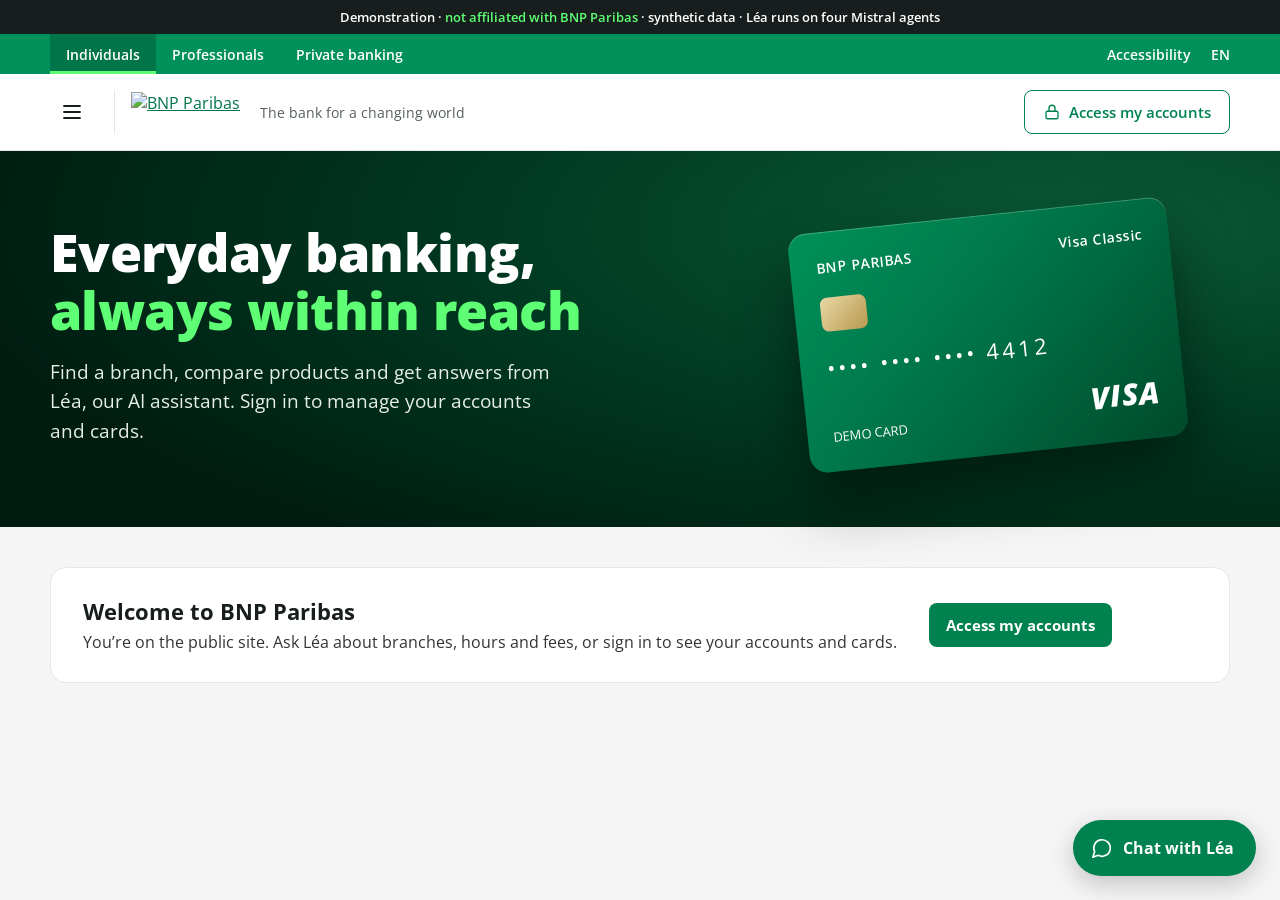
==== commit 4ca3b044: "Homepage: simpler hero, no proof strip or help tiles Removes the hero buttons, the 24/7 strip and th" ====
--- a/mock-website/static/index.html
+++ b/mock-website/static/index.html
@@ -1,991 +1,933 @@
-<!doctype html>
-<html lang="en">
-<head>
-<meta charset="utf-8">
-<meta name="viewport" content="width=device-width, initial-scale=1">
-<title>BNP Paribas — Léa demo</title>
-<link rel="icon" type="image/png" href="/static/favicon.png">
-<link rel="apple-touch-icon" href="/static/apple-touch-icon.png">
-<link rel="preconnect" href="https://fonts.googleapis.com">
-<link rel="preconnect" href="https://fonts.gstatic.com" crossorigin>
-<link href="https://fonts.googleapis.com/css2?family=Open+Sans:wght@400;600;700;800&display=swap" rel="stylesheet">
-<style>
-/* BNP Paribas look (mabanque.bnpparibas, read 28 Sep 2026): Open Sans (BNP Type is proprietary),
-   brand green #00915A, button green #008250, dark hero #001C11 with a bright green accent,
-   8px buttons, 16px cards. */
-:root{
-  --brand:#008250;--brand-700:#007549;--brand-800:#004A2B;--logo:#00915A;--hero:#001C11;--accent:#5FFF75;--mint:#D6FFE5;
-  --tint:#E3F2EA;--tint-2:#F0F8F4;--tint-line:#BCDCCB;
-  --ink:#181D1D;--ink-2:#333333;--ink-3:#565E5E;--ink-4:#5F6767;--line:#E7E7E7;--line-2:#DCDCDC;--field:#C8C8C8;
-  --bot:#F2F4F3;--page:#F5F5F5;--human:#EEF2F8;--human-ink:#1E3A5F;--human-tint:#E3EAF5;--warn:#9A3412;--badge:#B93C0C;--focus:#0B57D0;
-}
-*{box-sizing:border-box}
-[hidden]{display:none !important}
-html,body{margin:0}
-body{font-family:'Open Sans',Arial,system-ui,sans-serif;color:var(--ink);background:var(--page);-webkit-font-smoothing:antialiased}
-button,textarea,input{font-family:inherit}
-a{color:var(--brand-700)}a:hover{color:var(--brand-800)}
-:focus-visible{outline:3px solid var(--focus);outline-offset:2px}
-.sr{position:absolute;width:1px;height:1px;overflow:hidden;clip:rect(0 0 0 0);white-space:nowrap}
-svg{display:block}
-.i{fill:none;stroke:currentColor;stroke-width:1.8;stroke-linecap:round;stroke-linejoin:round}
-.f{fill:currentColor}
-.num{font-variant-numeric:tabular-nums}
-
-/* host page */
-.wrap{max-width:1228px;margin:0 auto;padding:0 24px}
-.spacer{flex:1}
-.demo-bar{background:var(--ink);color:#FFFFFF;text-align:center;font-size:13px;font-weight:600;line-height:18px;padding:8px 16px}
-.demo-bar .hl{color:var(--accent)}
-.segbar{background:var(--logo);color:#FFFFFF;font-size:14px;font-weight:600}
-.segbar .wrap{display:flex;align-items:stretch;height:40px;gap:4px}
-.seg{display:flex}
-.seg a{display:flex;align-items:center;padding:0 16px;color:#FFFFFF;text-decoration:none}
-.seg a.on{background:var(--brand-700);box-shadow:inset 0 -3px 0 var(--accent)}
-.seg a:hover{background:var(--brand-700);color:#FFFFFF}
-.segbar .util{display:flex;align-items:center;gap:20px}
-.segbar .util a{color:#FFFFFF;text-decoration:none}
-.site-h{background:#FFFFFF;border-bottom:1px solid var(--line)}
-.site-h .wrap{height:76px;display:flex;align-items:center;gap:20px}
-.burger{width:44px;height:44px;border:0;background:none;color:var(--ink);display:flex;align-items:center;justify-content:center;cursor:pointer;border-radius:8px}
-.burger svg{width:24px;height:24px}
-.burger:hover{background:var(--tint-2)}
-.logo{display:flex;align-items:center;padding-left:16px;border-left:1px solid var(--line);height:44px}
-.logo img{height:40px;width:auto}
-.tagline{font-size:14px;color:var(--ink-3);white-space:nowrap}
-.cta{height:44px;padding:0 18px;border-radius:8px;border:1px solid var(--brand);background:#FFFFFF;color:var(--brand);font-size:15px;font-weight:600;display:inline-flex;align-items:center;gap:8px;white-space:nowrap;cursor:pointer;text-decoration:none}
-.cta svg{width:18px;height:18px}
-.cta:hover{background:var(--tint-2);color:var(--brand-700)}
-.hero{background:radial-gradient(120% 140% at 85% 20%,#0B5A36 0%,#003A22 38%,var(--hero) 75%);color:#FFFFFF}
-.hero-in{display:grid;grid-template-columns:minmax(0,1.15fr) minmax(0,.85fr);gap:40px;align-items:center;padding-top:64px;padding-bottom:72px}
-.hero h1{margin:0;font-size:52px;line-height:1.1;font-weight:800;letter-spacing:-.01em}
-.hero h1 .accent{color:var(--accent)}
-.hero p{margin:20px 0 0;font-size:19px;line-height:1.55;max-width:520px;color:#E6EFEA}
-.hero-actions{display:flex;gap:12px;flex-wrap:wrap;margin-top:28px}
-.pbtn{height:48px;padding:0 22px;border-radius:8px;font-size:16px;font-weight:600;display:inline-flex;align-items:center;gap:8px;text-decoration:none;border:1px solid #FFFFFF;cursor:pointer;background:none;color:#FFFFFF}
-.pbtn svg{width:18px;height:18px}
-.pbtn-w{background:#FFFFFF;color:var(--brand-800)}
-.pbtn-w:hover{background:var(--mint);color:var(--brand-800)}
-.pbtn-o:hover{background:rgba(255,255,255,.1);color:#FFFFFF}
-.visa{justify-self:center;width:min(380px,100%);aspect-ratio:1.586;border-radius:18px;padding:26px;display:flex;flex-direction:column;justify-content:space-between;color:#FFFFFF;
-  background:linear-gradient(135deg,#00915A 0%,#007549 45%,#004A2B 100%);box-shadow:0 30px 60px rgba(0,0,0,.45),inset 0 1px 0 rgba(255,255,255,.25);transform:rotate(-6deg)}
-.visa .top{display:flex;justify-content:space-between;align-items:center;font-size:14px;font-weight:600;letter-spacing:.04em}
-.visa .emv{width:46px;height:34px;border-radius:7px;background:linear-gradient(135deg,#E9D8A6,#B8994F)}
-.visa .pan{font-size:22px;letter-spacing:.14em;font-variant-numeric:tabular-nums}
-.visa .bottom{display:flex;justify-content:space-between;align-items:flex-end;font-size:13px}
-.visa .brandmark{font-size:30px;font-weight:800;font-style:italic;letter-spacing:.02em}
-.proof{background:#0A2A1C;color:#FFFFFF}
-.proof-in{display:grid;grid-template-columns:repeat(3,minmax(0,1fr));gap:24px;padding-top:22px;padding-bottom:22px}
-.proof-in div{display:flex;align-items:baseline;gap:12px}
-.proof-in b{font-size:26px;font-weight:800;color:var(--accent);white-space:nowrap}
-.proof-in span{font-size:15px;line-height:1.4;color:#D5E3DB}
-main .content{padding-top:40px;padding-bottom:128px}
-.panel{background:#FFFFFF;border-radius:16px;padding:28px 32px;display:flex;align-items:center;gap:24px;flex-wrap:wrap;border:1px solid var(--line)}
-.panel h2{margin:0;font-size:22px;font-weight:700}
-.panel p{margin:4px 0 0;font-size:16px;line-height:1.5;color:var(--ink-2)}
-.panel .grow{flex:1;min-width:240px}
-.kvs{display:flex;gap:12px;flex-wrap:wrap}
-.kv{border-radius:8px;background:var(--tint-2);border:1px solid var(--tint-line);padding:10px 14px;font-size:14px;display:flex;flex-direction:column;gap:2px}
-.kv span{color:var(--ink-3)}
-.kv b{color:var(--ink);font-weight:700}
-.sec-title{margin:44px 0 18px;font-size:26px;font-weight:700}
-.ov{display:grid;grid-template-columns:repeat(2,minmax(0,1fr));gap:20px;margin-top:20px}
-.ovc{background:#FFFFFF;border:1px solid var(--line);border-radius:16px;padding:24px;display:flex;flex-direction:column;gap:8px}
-.ovc .k{font-size:13px;letter-spacing:.06em;font-weight:600;color:var(--ink-3)}
-.ovc .v{font-size:26px;font-weight:700}
-.ovc .s{font-size:15px;color:var(--ink-3)}
-.tag{align-self:flex-start;font-size:12px;font-weight:700;padding:4px 10px;border-radius:8px;background:var(--tint);color:var(--brand-700)}
-.tag-lock{background:#FDEBDD;color:var(--warn)}
-.tiles{display:grid;grid-template-columns:repeat(4,minmax(0,1fr));gap:20px}
-.tile{border-radius:16px;padding:24px;display:flex;flex-direction:column;gap:12px;min-height:220px;background:#FFFFFF;border:1px solid var(--line)}
-.tile.mint{background:var(--mint);border-color:#B5F0CB}
-.tile.green{background:var(--brand-800);border-color:var(--brand-800);color:#FFFFFF}
-.tile .ic{width:44px;height:44px;border-radius:8px;background:var(--tint);color:var(--brand-700);display:flex;align-items:center;justify-content:center}
-.tile.mint .ic{background:#FFFFFF}
-.tile.green .ic{background:rgba(255,255,255,.12);color:var(--accent)}
-.tile .ic svg{width:22px;height:22px}
-.tile h3{margin:0;font-size:18px;font-weight:700}
-.tile p{margin:0;font-size:15px;line-height:1.5;color:var(--ink-2);flex:1}
-.tile.green p{color:#D5E3DB}
-.tile .ask{align-self:flex-start;height:40px;padding:0 14px;border-radius:8px;border:1px solid var(--brand);background:#FFFFFF;color:var(--brand);font-size:14px;font-weight:600;cursor:pointer;display:inline-flex;align-items:center;gap:6px}
-.tile .ask:hover{background:var(--tint-2)}
-.tile.green .ask{background:var(--accent);border-color:var(--accent);color:var(--hero)}
-.tile .ask svg{width:16px;height:16px}
-@media (max-width:1080px){.tiles{grid-template-columns:repeat(2,minmax(0,1fr))}.tagline{display:none}}
-@media (max-width:900px){.hero-in{grid-template-columns:1fr}.visa{display:none}.proof-in{grid-template-columns:1fr;gap:10px}.ov{grid-template-columns:1fr}}
-@media (max-width:640px){.wrap{padding:0 16px}.hero h1{font-size:34px}.hero p{font-size:17px}.hero-in{padding-top:40px;padding-bottom:44px}
-  .segbar .util,.seg a:not(.on){display:none}.site-h .wrap{gap:10px;height:64px}.logo{padding-left:10px}.logo img{height:30px}.cta span{display:none}.cta{padding:0 12px}
-  .tiles{grid-template-columns:1fr}.panel{padding:22px}}
-
-/* launcher and preview */
-.lea-launcher{position:fixed;right:24px;bottom:24px;z-index:50;height:56px;padding:0 22px 0 18px;border:0;border-radius:999px;background:var(--brand);color:#FFFFFF;font-size:16px;font-weight:700;display:flex;align-items:center;gap:10px;cursor:pointer;box-shadow:0 8px 24px rgba(16,24,20,.22)}
-.lea-launcher:hover{background:var(--brand-700)}
-.lea-launcher svg{width:22px;height:22px}
-.lea-badge{position:absolute;top:-6px;right:-4px;min-width:22px;height:22px;padding:0 6px;border-radius:999px;background:var(--badge);color:#FFFFFF;font-size:13px;font-weight:700;display:flex;align-items:center;justify-content:center;border:2px solid var(--page);box-sizing:content-box}
-.lea-preview{position:fixed;right:24px;bottom:96px;z-index:50;width:300px;background:#FFFFFF;border:1px solid #DCE2DF;border-radius:16px;padding:12px 12px 14px 16px;box-shadow:0 12px 32px rgba(16,24,20,.16);display:flex;flex-direction:column;gap:6px}
-.lea-preview-top{display:flex;align-items:center;justify-content:space-between;gap:8px}
-.lea-preview-text{background:none;border:0;padding:0;margin:0;text-align:left;cursor:pointer;font-size:16px;line-height:22px;color:var(--ink)}
-
-/* panel */
-.lea{position:fixed;right:24px;bottom:24px;z-index:60;width:400px;height:min(720px,calc(100vh - 48px));background:#FFFFFF;border:1px solid #DCE2DF;border-radius:20px;box-shadow:0 24px 64px rgba(16,24,20,.2),0 2px 8px rgba(16,24,20,.08);display:flex;flex-direction:column;overflow:hidden;transform-origin:bottom right;animation:lea-in .18s ease-out}
-.lea.xl{width:min(640px,calc(100vw - 48px));height:calc(100vh - 48px)}
-@keyframes lea-in{from{opacity:0;transform:translateY(8px) scale(.98)}to{opacity:1;transform:none}}
-.hdr{position:relative;display:flex;align-items:center;gap:12px;padding:12px 10px 12px 16px;border-bottom:1px solid var(--line);flex:none}
-.av{width:36px;height:36px;border-radius:50%;background:var(--brand);color:#FFFFFF;display:flex;align-items:center;justify-content:center;flex:none;font-size:14px;font-weight:700}
-.av svg{width:20px;height:20px}
-.lea.human .av{background:#DDE6F3;color:var(--human-ink)}
-.hmain{flex:1;min-width:0;display:flex;flex-direction:column;gap:2px}
-.hname{display:flex;align-items:center;gap:8px;font-size:17px;font-weight:700;line-height:22px}
-.badge{font-size:12px;font-weight:700;line-height:16px;padding:2px 8px;border-radius:999px;background:var(--tint);color:var(--brand-700);white-space:nowrap}
-.lea.human .badge{background:var(--human-tint);color:var(--human-ink)}
-.hsub{font-size:13px;line-height:18px;color:var(--ink-3);white-space:nowrap;overflow:hidden;text-overflow:ellipsis}
-.hact{display:flex;gap:2px}
-.ib{width:40px;height:40px;border:0;background:transparent;border-radius:10px;display:flex;align-items:center;justify-content:center;color:#3E4A44;cursor:pointer;padding:0;flex:none}
-.ib:hover{background:#EEF2F0}
-.ib svg{width:20px;height:20px}
-.ib.sm{width:32px;height:32px;border-radius:8px;color:var(--ink-3)}
-.ib.sm svg{width:16px;height:16px}
-.ib[aria-pressed="true"]{background:var(--tint);color:var(--brand-700)}
-.menu{position:absolute;top:58px;right:10px;z-index:5;min-width:240px;background:#FFFFFF;border:1px solid var(--line-2);border-radius:12px;box-shadow:0 12px 32px rgba(16,24,20,.16);padding:6px;display:flex;flex-direction:column}
-.menu [role=menuitem]{display:flex;align-items:center;gap:10px;height:44px;padding:0 12px;border:0;border-radius:8px;background:none;font-size:15px;color:var(--ink);cursor:pointer;text-decoration:none;text-align:left;width:100%}
-.menu [role=menuitem]:hover{background:var(--tint-2)}
-.menu [role=menuitem]:focus-visible{outline:3px solid var(--focus);outline-offset:-3px}
-.menu svg{width:18px;height:18px;color:var(--ink-3)}
-.log{position:relative;flex:1;min-height:0;overflow-y:auto;padding:16px;display:flex;flex-direction:column;gap:14px;overscroll-behavior:contain}
-.log>*{flex:none}
-.day{display:flex;align-items:center;gap:10px;font-size:12px;line-height:16px;color:var(--ink-4);font-weight:600}
-.day::before,.day::after{content:"";flex:1;height:1px;background:var(--line)}
-.sys{text-align:center;font-size:13px;line-height:18px;color:var(--ink-4)}
-.who{display:flex;align-items:center;gap:6px;font-size:13px;line-height:18px;color:var(--ink-4)}
-.who b{color:var(--ink-2);font-weight:700}
-.mini{width:20px;height:20px;border-radius:50%;background:var(--brand);color:#FFFFFF;display:flex;align-items:center;justify-content:center;flex:none}
-.mini svg{width:12px;height:12px}
-.mini-h{background:#DDE6F3;color:var(--human-ink);font-size:9px;font-weight:700}
-.grp{display:flex;flex-direction:column;gap:8px;align-items:flex-start}
-.bot{background:var(--bot);border-radius:4px 16px 16px 16px;padding:10px 14px;font-size:16px;line-height:22px;max-width:92%}
-.bot p{margin:0}
-.bot p+p{margin-top:8px}
-.bot.hum{background:var(--human)}
-.me{align-self:flex-end;background:var(--brand);color:#FFFFFF;border-radius:16px 16px 4px 16px;padding:10px 14px;font-size:16px;line-height:22px;max-width:80%;white-space:pre-wrap;overflow-wrap:anywhere}
-.metime{align-self:flex-end;font-size:12px;line-height:16px;color:var(--ink-4);margin-top:-8px}
-.status{display:flex;align-items:center;gap:6px;font-size:14px;line-height:18px;color:var(--ink-3)}
-.status svg{width:16px;height:16px;color:var(--brand);flex:none}
-.status.stopped svg{color:var(--warn)}
-.spin{animation:spin 1s linear infinite}
-@keyframes spin{to{transform:rotate(360deg)}}
-.dots{display:inline-flex;gap:4px;align-items:center;padding:14px 16px;background:var(--bot);border-radius:4px 16px 16px 16px}
-.dots span{width:7px;height:7px;border-radius:50%;background:#7A8680;animation:blink 1.2s infinite}
-.dots span:nth-child(2){animation-delay:.2s}.dots span:nth-child(3){animation-delay:.4s}
-@keyframes blink{0%,80%,100%{opacity:.3}40%{opacity:1}}
-.card{background:#FFFFFF;border:1px solid var(--line-2);border-radius:14px;padding:14px;display:flex;flex-direction:column;gap:10px;width:100%}
-.card.done{opacity:.8}
-.row{display:flex;align-items:center;justify-content:space-between;gap:12px;font-size:15px;line-height:20px}
-.cardhead{display:flex;align-items:center;gap:12px}
-.col{display:flex;flex-direction:column;min-width:0}
-.grow{flex:1}
-.strong{font-weight:700}
-.lg{font-size:17px}
-.small{font-size:13px;line-height:18px}
-.big{font-size:30px;line-height:36px;font-weight:700}
-.muted{color:var(--ink-4)}
-.rule{height:1px;background:var(--line)}
-.title{font-size:18px;line-height:24px;font-weight:700}
-.line{display:flex;align-items:flex-start;gap:8px;font-size:15px;line-height:20px;color:var(--ink-2)}
-.line svg{width:18px;height:18px;color:var(--ink-3);flex:none;margin-top:1px}
-.list{margin:0;padding:0;list-style:none;display:flex;flex-direction:column;gap:8px}
-.list li{display:flex;gap:10px;font-size:15px;line-height:20px;align-items:flex-start}
-.list svg{width:18px;height:18px;flex:none;margin-top:1px}
-.warnic{color:var(--warn)}
-.okic{color:var(--brand)}
-.note{display:flex;align-items:center;gap:6px}
-.note svg{width:16px;height:16px;flex:none}
-.tint{width:40px;height:40px;border-radius:10px;background:var(--tint);color:var(--brand-700);display:flex;align-items:center;justify-content:center;flex:none}
-.tint svg{width:20px;height:20px}
-.tint-h{background:var(--human-tint);color:var(--human-ink)}
-.pill{font-size:12px;font-weight:700;line-height:16px;padding:3px 8px;border-radius:999px;white-space:nowrap}
-.ok{background:var(--tint);color:var(--brand-700)}
-.shut{background:#F1F3F2;color:#4A5550}
-.btnrow{display:flex;gap:8px;flex-wrap:wrap}
-.btnrow .btn{flex:1 1 auto}
-.btn{min-height:44px;padding:0 16px;border-radius:8px;font-size:15px;font-weight:700;display:inline-flex;align-items:center;justify-content:center;gap:8px;cursor:pointer;border:1px solid transparent;text-decoration:none;white-space:nowrap}
-.btn svg{width:18px;height:18px}
-.btn-p{background:var(--brand);color:#FFFFFF}
-.btn-p:hover{background:var(--brand-700);color:#FFFFFF}
-.btn-s{background:#FFFFFF;color:var(--brand);border-color:var(--brand)}
-.btn-s:hover{background:var(--tint-2);color:var(--brand-700)}
-.btn:disabled,.chip:disabled{opacity:.55;cursor:default}
-.wide{width:100%}
-.link{display:inline-flex;align-items:center;gap:6px;font-size:14px;line-height:18px;font-weight:600;color:var(--brand-700)}
-.link svg{width:16px;height:16px}
-.linkbtn{background:none;border:0;padding:0;cursor:pointer;text-decoration:underline;font-size:14px;line-height:18px;font-weight:600;color:var(--brand-700)}
-.follow{display:flex;flex-direction:column;gap:8px}
-.lbl{font-size:13px;line-height:18px;font-weight:700;color:var(--ink-4)}
-.chips{display:flex;flex-wrap:wrap;gap:8px}
-.chip{min-height:40px;padding:0 14px;border-radius:8px;border:1px solid var(--tint-line);background:var(--tint-2);color:var(--brand-700);font-size:15px;font-weight:600;display:inline-flex;align-items:center;gap:8px;cursor:pointer;text-align:left}
-.chip:hover{background:var(--tint);border-color:#B7D6C3}
-.chip svg{width:16px;height:16px;flex:none}
-.chip-sm{min-height:36px;font-size:14px;padding:0 12px}
-.fb{display:flex;align-items:center;gap:2px;margin-left:-6px}
-.fbnote{font-size:13px;color:var(--ink-4);margin-left:6px}
-.route{display:flex;align-items:center;gap:6px;font-size:12px;line-height:16px;color:var(--ink-4)}
-.route svg{width:14px;height:14px;flex:none}
-.route b{font-weight:600;color:var(--ink-3)}
-.reasons{display:flex;flex-direction:column;gap:6px}
-.sec{display:flex;gap:10px;align-items:flex-start;background:#F7F9F8;border:1px solid var(--line);border-radius:12px;padding:10px 12px;font-size:14px;line-height:20px;color:var(--ink-2);max-width:92%}
-.sec svg{width:18px;height:18px;color:var(--brand);flex:none;margin-top:1px}
-.cmp{padding:10px 16px 12px;border-top:1px solid var(--line);display:flex;flex-direction:column;gap:8px;flex:none;background:#FFFFFF}
-.field{display:flex;align-items:flex-end;gap:8px;border:1.5px solid var(--field);border-radius:16px;padding:6px 6px 6px 14px;background:#FFFFFF}
-.field:focus-within{border-color:var(--brand);box-shadow:0 0 0 3px #CDEBDB}
-.field textarea{flex:1;border:0;outline:0;resize:none;font-size:16px;line-height:22px;padding:7px 0;height:36px;max-height:124px;color:var(--ink);background:transparent}
-.field textarea::placeholder{color:#6B7872}
-.send{width:36px;height:36px;border-radius:50%;border:0;background:var(--brand);color:#FFFFFF;display:flex;align-items:center;justify-content:center;flex:none;padding:0;cursor:pointer}
-.send:disabled{background:#E1E7E4;color:#6F7B75;cursor:default}
-.send.stop{background:#FFFFFF;color:var(--ink);border:1.5px solid var(--field)}
-.send svg{width:18px;height:18px}
-.foot{display:flex;align-items:center;justify-content:space-between;gap:8px;font-size:13px;line-height:16px;color:var(--ink-4)}
-.foot-note{white-space:nowrap}
-.adv{height:32px;padding:0 12px;border-radius:8px;border:1px solid var(--brand);background:#FFFFFF;color:var(--brand-700);font-size:13px;font-weight:700;display:inline-flex;align-items:center;gap:6px;white-space:nowrap;cursor:pointer}
-.adv:hover{background:var(--tint-2)}
-.adv svg{width:16px;height:16px}
-body.lea-lock{overflow:hidden}
-@media (max-width:640px){
-  .lea,.lea.xl{top:0;left:0;right:0;bottom:0;width:100%;height:100%;height:100dvh;border-radius:0;border:0}
-  .hide-sm{display:none}
-  .lea-launcher{right:16px;bottom:16px}
-  .lea-preview{right:16px;bottom:84px;width:calc(100vw - 32px);max-width:320px}
-  .ib{width:44px;height:44px}
-  .chip{min-height:44px;font-size:16px}
-  .bot,.me{font-size:17px;line-height:24px}
-  .cmp{padding-bottom:max(12px,env(safe-area-inset-bottom))}
-}
-
-/* auth / login */
-.login-backdrop{position:fixed;inset:0;z-index:80;background:rgba(16,24,20,.45);display:flex;align-items:center;justify-content:center;padding:24px}
-.login-card{width:min(400px,100%);background:#FFFFFF;border:1px solid var(--line-2);border-radius:16px;padding:28px;box-shadow:0 24px 64px rgba(16,24,20,.22);display:flex;flex-direction:column;gap:14px}
-.login-card h2{margin:0;font-size:22px;color:var(--ink)}
-.login-card p{margin:0;font-size:16px;line-height:1.5;color:var(--ink-2)}
-.login-card .demo-note{font-size:14px;color:var(--ink-2);background:var(--mint);border-radius:8px;padding:12px 14px}
-.login-actions{display:flex;flex-direction:column;gap:10px;margin-top:4px}
-@media (prefers-reduced-motion:reduce){.lea{animation:none}.spin,.dots span{animation:none}.log{scroll-behavior:auto}}
-</style>
-</head>
-<body>
-<div class="demo-bar" role="note">Demonstration · <span class="hl">not affiliated with BNP Paribas</span> · synthetic data · Léa runs on four Mistral agents</div>
-<div class="segbar">
-  <div class="wrap">
-    <nav class="seg" aria-label="Customer type"><a class="on" href="#" aria-current="page">Individuals</a><a href="#">Professionals</a><a href="#">Private banking</a></nav>
-    <span class="spacer"></span>
-    <div class="util"><a href="#">Accessibility</a><span>EN</span></div>
-  </div>
-</div>
-<header class="site-h">
-  <div class="wrap">
-    <button class="burger" type="button" aria-label="Menu"><svg viewBox="0 0 24 24" class="i" aria-hidden="true"><path d="M4 6h16"/><path d="M4 12h16"/><path d="M4 18h16"/></svg></button>
-    <a class="logo" href="#"><img src="/static/bnp-logo-full.png" alt="BNP Paribas" height="40"></a>
-    <span class="tagline">The bank for a changing world</span>
-    <span class="spacer"></span>
-    <button class="cta" id="site-cta" type="button"></button>
-  </div>
-</header>
-<main id="main">
-  <section class="hero" aria-labelledby="hero-t">
-    <div class="wrap hero-in">
-      <div>
-        <h1 id="hero-t">Everyday banking,<br><span class="accent">always within reach</span></h1>
-        <p id="hero-p"></p>
-        <div class="hero-actions" id="hero-actions"></div>
-      </div>
-      <div class="visa" aria-hidden="true">
-        <div class="top"><span>BNP PARIBAS</span><span>Visa Classic</span></div>
-        <div class="emv"></div>
-        <div class="pan">•••• •••• •••• 4412</div>
-        <div class="bottom"><span>DEMO CARD</span><span class="brandmark">VISA</span></div>
-      </div>
-    </div>
-  </section>
-  <section class="proof" aria-label="About Léa">
-    <div class="wrap proof-in">
-      <div><b>24/7</b><span>Léa answers questions day and night</span></div>
-      <div><b>3</b><span>tasks: general questions, balance, card lock</span></div>
-      <div><b>1 tap</b><span>to reach a human advisor, with a summary</span></div>
-    </div>
-  </section>
-  <div class="wrap content">
-    <section class="panel" id="guest-panel" aria-labelledby="guest-t">
-      <div class="grow"><h2 id="guest-t">Welcome to BNP Paribas</h2><p>You’re on the public site. Ask Léa about branches, hours and fees, or sign in to see your accounts and cards.</p></div>
-      <button class="btn btn-p" id="guest-signin" type="button">Access my accounts</button>
-    </section>
-    <section id="hello-panel" aria-labelledby="hello-t" hidden>
-      <div class="panel">
-        <div class="grow"><h2 id="hello-t">Hello Camille</h2><p>Your accounts and cards (sample data).</p></div>
-        <div class="kvs"><div class="kv"><span>Customer</span><b>BNP-DEMO-78421</b></div><div class="kv"><span>Branch</span><b>Paris Opéra</b></div></div>
-      </div>
-      <div class="ov" id="auth-overview">
-        <article class="ovc"><div class="k">VISA CLASSIC CARD</div><div class="v num">•••• 4412</div><div class="s" id="card-status">Active · standard limits</div><span class="tag" id="card-tag">Demo</span></article>
-        <article class="ovc"><div class="k">USUAL BRANCH</div><div class="v">Paris Opéra</div><div class="s">2 Bd des Capucines, 75009 · Mon–Fri 9:00–17:30</div><span class="tag">Demo</span></article>
-      </div>
-    </section>
-    <h2 class="sec-title">How Léa can help</h2>
-    <div class="tiles">
-      <article class="tile mint"><div class="ic" data-icon="clock"></div><h3>Branches and hours</h3><p>Opening hours and addresses, straight from BNP Paribas’ published information.</p><button class="ask" type="button" data-ask="What are the opening hours of the Paris Opéra branch?">Ask Léa</button></article>
-      <article class="tile"><div class="ic" data-icon="file"></div><h3>Fees and products</h3><p>What a card costs, withdrawals abroad, how transfers work.</p><button class="ask" type="button" data-ask="What does a cash withdrawal outside the EU cost with my Visa Classic?">Ask Léa</button></article>
-      <article class="tile"><div class="ic" data-icon="wallet"></div><h3>Your balance</h3><p>Signed in, Léa reads your available balance from your account.</p><button class="ask" type="button" data-ask="What is my balance?" data-auth="1">Ask Léa</button></article>
-      <article class="tile green"><div class="ic" data-icon="lock"></div><h3>Lost or stolen card</h3><p>Lock your card in the chat. You confirm, and approve in your banking app.</p><button class="ask" type="button" data-ask="I lost my Visa, please lock it" data-auth="1">Lock my card</button></article>
-    </div>
-  </div>
-</main>
-
-<div class="login-backdrop" id="login-modal" hidden role="dialog" aria-modal="true" aria-labelledby="login-title">
-  <div class="login-card">
-    <h2 id="login-title">Access my accounts</h2>
-    <p>Sign in to the demo client area to check your balance and manage your cards with Léa.</p>
-    <div class="demo-note">Demo only — no real password. Continues as Camille Dubois (synthetic customer).</div>
-    <div class="login-actions">
-      <button class="btn btn-p wide" id="login-continue" type="button">Continue as Camille (demo)</button>
-      <button class="btn btn-s wide" id="login-cancel" type="button">Cancel</button>
-    </div>
-  </div>
-</div>
-
-<div class="lea-preview" id="lea-preview" hidden>
-  <div class="lea-preview-top"><div class="who" id="lea-preview-who"></div><button class="ib sm" id="lea-preview-x" type="button" aria-label="Dismiss message preview"><svg viewBox="0 0 24 24" class="i" aria-hidden="true"><path d="M18 6L6 18"/><path d="M6 6l12 12"/></svg></button></div>
-  <button class="lea-preview-text" id="lea-preview-text" type="button"></button>
-</div>
-<button class="lea-launcher" id="lea-launcher" type="button" aria-controls="lea" aria-expanded="false">
-  <svg viewBox="0 0 24 24" class="i" aria-hidden="true"><path d="M7.9 20A9 9 0 1 0 4 16.1L2 22z"/></svg><span>Chat with Léa</span><span class="lea-badge" id="lea-badge" aria-hidden="true" hidden>1</span>
-</button>
-
-<section class="lea" id="lea" role="dialog" aria-modal="false" aria-labelledby="lea-name" hidden>
-  <div class="hdr">
-    <div class="av" id="lea-av" aria-hidden="true"></div>
-    <div class="hmain">
-      <div class="hname"><span id="lea-name">Léa</span><span class="badge" id="lea-role">AI assistant</span></div>
-      <div class="hsub" id="lea-sub">Demo · Advisors on request</div>
-    </div>
-    <div class="hact">
-      <button class="ib" id="lea-menu-btn" type="button" aria-label="Chat options" aria-haspopup="menu" aria-expanded="false" aria-controls="lea-menu"><svg viewBox="0 0 24 24" aria-hidden="true"><circle class="f" cx="5" cy="12" r="1.7"/><circle class="f" cx="12" cy="12" r="1.7"/><circle class="f" cx="19" cy="12" r="1.7"/></svg></button>
-      <button class="ib hide-sm" id="lea-expand" type="button" aria-label="Expand chat" aria-pressed="false"></button>
-      <button class="ib" id="lea-min" type="button" aria-label="Minimise chat"><svg viewBox="0 0 24 24" class="i" aria-hidden="true"><path d="M6 9l6 6 6-6"/></svg></button>
-    </div>
-    <div class="menu" id="lea-menu" role="menu" aria-label="Chat options" hidden>
-      <button role="menuitem" type="button" data-act="advisor" id="lea-menu-adv"></button>
-      <button role="menuitem" type="button" data-act="new"></button>
-      <button role="menuitem" type="button" data-act="download"></button>
-      <button role="menuitem" type="button" data-act="signin" id="lea-menu-signin"></button>
-      <button role="menuitem" type="button" data-act="signout" id="lea-menu-signout" hidden></button>
-      <a role="menuitem" href="#" data-act="privacy"></a>
-    </div>
-  </div>
-  <div class="log" id="lea-log" role="log" aria-live="polite" aria-label="Conversation"></div>
-  <div class="cmp">
-    <label for="lea-input" class="sr" id="lea-input-label">Message Léa</label>
-    <div class="field">
-      <textarea id="lea-input" rows="1" placeholder="Ask about accounts, cards or branches"></textarea>
-      <button class="send" id="lea-send" type="button" aria-label="Send message" disabled></button>
-    </div>
-    <div class="foot">
-      <span class="foot-note" id="lea-foot-note"></span>
-      <button class="adv" id="lea-adv" type="button"></button>
-    </div>
-  </div>
-  <div class="sr" id="lea-announce" role="status" aria-live="polite"></div>
-</section>
-
-<script>
-/* Léa chat widget. Every customer message goes to our server (/api/chat), which talks to the
-   Mistral agent. The page only draws what comes back: the answer, a balance card or a receipt
-   when a tool ran, a confirmation card when a card lock waits for the customer, and the
-   advisor handoff. Sign-in and the in-app approval are simulated (demo). */
-(function () {
-  'use strict';
-  var $ = function (s, r) { return (r || document).querySelector(s); };
-  var reduceMotion = window.matchMedia('(prefers-reduced-motion: reduce)').matches;
-  var isSmall = function () { return window.matchMedia('(max-width: 640px)').matches; };
-
-  var I = {
-    spark: '<svg viewBox="0 0 24 24" aria-hidden="true"><path class="f" d="M12 3C12.6 8 16 11.4 21 12C16 12.6 12.6 16 12 21C11.4 16 8 12.6 3 12C8 11.4 11.4 8 12 3Z"/></svg>',
-    check: '<svg viewBox="0 0 24 24" class="i" aria-hidden="true"><circle cx="12" cy="12" r="9"/><path d="M8.5 12.5l2.5 2.5 4.5-5.5"/></svg>',
-    spin: '<svg viewBox="0 0 24 24" class="i spin" aria-hidden="true"><path d="M21 12a9 9 0 1 1-6.2-8.6"/></svg>',
-    shield: '<svg viewBox="0 0 24 24" class="i" aria-hidden="true"><path d="M12 3l7 3v5c0 4.5-3 8.3-7 10-4-1.7-7-5.5-7-10V6l7-3z"/><path d="M9 12l2 2 4-4"/></svg>',
-    wallet: '<svg viewBox="0 0 24 24" class="i" aria-hidden="true"><path d="M19 7V4a1 1 0 0 0-1-1H5a2 2 0 0 0 0 4h15a1 1 0 0 1 1 1v4h-3a2 2 0 0 0 0 4h3a1 1 0 0 0 1-1v-2"/><path d="M3 5v14a2 2 0 0 0 2 2h15a1 1 0 0 0 1-1v-4"/></svg>',
-    lock: '<svg viewBox="0 0 24 24" class="i" aria-hidden="true"><rect x="4" y="11" width="16" height="10" rx="2"/><path d="M8 11V7a4 4 0 0 1 8 0v4"/></svg>',
-    unlock: '<svg viewBox="0 0 24 24" class="i" aria-hidden="true"><rect x="4" y="11" width="16" height="10" rx="2"/><path d="M8 11V7a4 4 0 0 1 7.9-1"/></svg>',
-    unlockOk: '<svg viewBox="0 0 24 24" class="i okic" aria-hidden="true"><rect x="4" y="11" width="16" height="10" rx="2"/><path d="M8 11V7a4 4 0 0 1 7.9-1"/></svg>',
-    clock: '<svg viewBox="0 0 24 24" class="i" aria-hidden="true"><circle cx="12" cy="12" r="9"/><path d="M12 7v5l3 2"/></svg>',
-    card: '<svg viewBox="0 0 24 24" class="i" aria-hidden="true"><rect x="2" y="5" width="20" height="14" rx="2"/><path d="M2 10h20"/></svg>',
-    xcircle: '<svg viewBox="0 0 24 24" class="i" aria-hidden="true"><circle cx="12" cy="12" r="9"/><path d="M15 9l-6 6"/><path d="M9 9l6 6"/></svg>',
-    xcircleWarn: '<svg viewBox="0 0 24 24" class="i warnic" aria-hidden="true"><circle cx="12" cy="12" r="9"/><path d="M15 9l-6 6"/><path d="M9 9l6 6"/></svg>',
-    tickOk: '<svg viewBox="0 0 24 24" class="i okic" aria-hidden="true"><path d="M5 12.5l4.5 4.5L19 7.5"/></svg>',
-    phone: '<svg viewBox="0 0 24 24" class="i" aria-hidden="true"><rect x="6" y="2" width="12" height="20" rx="2.5"/><path d="M11 18h2"/></svg>',
-    call: '<svg viewBox="0 0 24 24" class="i" aria-hidden="true"><path d="M22 16.9v3a2 2 0 0 1-2.2 2 19.8 19.8 0 0 1-8.6-3.1 19.5 19.5 0 0 1-6-6A19.8 19.8 0 0 1 2.1 4.2 2 2 0 0 1 4.1 2h3a2 2 0 0 1 2 1.7c.1 1 .4 1.9.7 2.8a2 2 0 0 1-.5 2.1L8.1 9.9a16 16 0 0 0 6 6l1.3-1.3a2 2 0 0 1 2.1-.4c.9.3 1.8.6 2.8.7a2 2 0 0 1 1.7 2z"/></svg>',
-    pin: '<svg viewBox="0 0 24 24" class="i" aria-hidden="true"><path d="M20 10c0 5-5.5 10.2-7.4 11.8a1 1 0 0 1-1.2 0C9.5 20.2 4 15 4 10a8 8 0 0 1 16 0z"/><circle cx="12" cy="10" r="3"/></svg>',
-    file: '<svg viewBox="0 0 24 24" class="i" aria-hidden="true"><path d="M14 2H6a2 2 0 0 0-2 2v16a2 2 0 0 0 2 2h12a2 2 0 0 0 2-2V8z"/><path d="M14 2v6h6"/><path d="M8 13h8"/><path d="M8 17h5"/></svg>',
-    up: '<svg viewBox="0 0 24 24" class="i" aria-hidden="true"><path d="M7 10v12"/><path d="M15 5.9L14 10h5.8a2 2 0 0 1 1.9 2.6l-2.3 8A2 2 0 0 1 17.5 22H4a2 2 0 0 1-2-2v-8a2 2 0 0 1 2-2h2.8a2 2 0 0 0 1.8-1.1L12 2a3.1 3.1 0 0 1 3 3.9z"/></svg>',
-    down: '<svg viewBox="0 0 24 24" class="i" aria-hidden="true"><path d="M17 14V2"/><path d="M9 18.1L10 14H4.2a2 2 0 0 1-1.9-2.6l2.3-8A2 2 0 0 1 6.5 2H20a2 2 0 0 1 2 2v8a2 2 0 0 1-2 2h-2.8a2 2 0 0 0-1.8 1.1L12 22a3.1 3.1 0 0 1-3-3.9z"/></svg>',
-    copy: '<svg viewBox="0 0 24 24" class="i" aria-hidden="true"><rect x="9" y="9" width="12" height="12" rx="2"/><path d="M5 15H4a2 2 0 0 1-2-2V4a2 2 0 0 1 2-2h9a2 2 0 0 1 2 2v1"/></svg>',
-    eye: '<svg viewBox="0 0 24 24" class="i" aria-hidden="true"><path d="M2 12s3-7 10-7 10 7 10 7-3 7-10 7-10-7-10-7z"/><circle cx="12" cy="12" r="3"/></svg>',
-    eyeoff: '<svg viewBox="0 0 24 24" class="i" aria-hidden="true"><path d="M10.7 5.1A10 10 0 0 1 12 5c7 0 10 7 10 7a13 13 0 0 1-1.7 2.7"/><path d="M6.6 6.6A13.5 13.5 0 0 0 2 12s3 7 10 7a9.7 9.7 0 0 0 5.4-1.6"/><path d="M2 2l20 20"/><path d="M14.1 14.1a3 3 0 1 1-4.2-4.2"/></svg>',
-    headset: '<svg viewBox="0 0 24 24" class="i" aria-hidden="true"><path d="M3 14h3a2 2 0 0 1 2 2v3a2 2 0 0 1-2 2H5a2 2 0 0 1-2-2v-7a9 9 0 0 1 18 0v7a2 2 0 0 1-2 2h-1a2 2 0 0 1-2-2v-3a2 2 0 0 1 2-2h3"/></svg>',
-    x: '<svg viewBox="0 0 24 24" class="i" aria-hidden="true"><path d="M18 6L6 18"/><path d="M6 6l12 12"/></svg>',
-    cal: '<svg viewBox="0 0 24 24" class="i" aria-hidden="true"><rect x="3" y="4" width="18" height="18" rx="2"/><path d="M16 2v4"/><path d="M8 2v4"/><path d="M3 10h18"/></svg>',
-    ext: '<svg viewBox="0 0 24 24" class="i" aria-hidden="true"><path d="M7 17L17 7"/><path d="M7 7h10v10"/></svg>',
-    expand: '<svg viewBox="0 0 24 24" class="i" aria-hidden="true"><path d="M15 3h6v6"/><path d="M9 21H3v-6"/><path d="M21 3l-7 7"/><path d="M3 21l7-7"/></svg>',
-    shrink: '<svg viewBox="0 0 24 24" class="i" aria-hidden="true"><path d="M4 14h6v6"/><path d="M20 10h-6V4"/><path d="M14 10l7-7"/><path d="M3 21l7-7"/></svg>',
-    send: '<svg viewBox="0 0 24 24" class="i" aria-hidden="true"><path d="M12 19V5"/><path d="M5 12l7-7 7 7"/></svg>',
-    stop: '<svg viewBox="0 0 24 24" aria-hidden="true"><rect class="f" x="7" y="7" width="10" height="10" rx="2"/></svg>',
-    plus: '<svg viewBox="0 0 24 24" class="i" aria-hidden="true"><path d="M12 5v14"/><path d="M5 12h14"/></svg>',
-    dl: '<svg viewBox="0 0 24 24" class="i" aria-hidden="true"><path d="M12 3v12"/><path d="M7 10l5 5 5-5"/><path d="M5 21h14"/></svg>',
-    user: '<svg viewBox="0 0 24 24" class="i" aria-hidden="true"><path d="M20 21v-2a4 4 0 0 0-4-4H8a4 4 0 0 0-4 4v2"/><circle cx="12" cy="7" r="4"/></svg>',
-    logout: '<svg viewBox="0 0 24 24" class="i" aria-hidden="true"><path d="M9 21H5a2 2 0 0 1-2-2V5a2 2 0 0 1 2-2h4"/><path d="M16 17l5-5-5-5"/><path d="M21 12H9"/></svg>'
-  };
-
-  var panel = $('#lea'), launcher = $('#lea-launcher'), log = $('#lea-log'), input = $('#lea-input'), sendBtn = $('#lea-send'),
-      menuBtn = $('#lea-menu-btn'), menu = $('#lea-menu'), expandBtn = $('#lea-expand'), minBtn = $('#lea-min'), advBtn = $('#lea-adv'),
-      badge = $('#lea-badge'), preview = $('#lea-preview'), previewWho = $('#lea-preview-who'), previewText = $('#lea-preview-text'),
-      previewX = $('#lea-preview-x'), footNote = $('#lea-foot-note'), announcer = $('#lea-announce');
-
-  var S = { open: false, started: false, busy: false, tok: null, gen: 0, mode: 'ai', unread: 0, locked: false, auth: false,
-            transcript: [], humanReplies: 0, timers: [], conversationId: null, abort: null };
-  var CANCEL = new Error('cancel');
-
-  /* ---------- helpers ---------- */
-  function h(tag, cls, html) { var e = document.createElement(tag); if (cls) e.className = cls; if (html != null) e.innerHTML = html; return e; }
-  function btn(cls, html, onClick, attrs) {
-    var b = h('button', cls, html); b.type = 'button';
-    if (onClick) b.addEventListener('click', onClick);
-    if (attrs) Object.keys(attrs).forEach(function (k) { b.setAttribute(k, attrs[k]); });
-    return b;
-  }
-  function time() { return new Date().toLocaleTimeString('en-GB', { hour: '2-digit', minute: '2-digit' }); }
-  function strip(s) { return String(s || '').replace(/<[^>]+>/g, '').replace(/\*\*/g, ''); }
-  function sleep(ms) {
-    var tok = S.tok, total = reduceMotion ? Math.min(ms, 300) : ms, start = Date.now();
-    return new Promise(function (res, rej) {
-      (function tick() {
-        if (tok && tok.cancelled) { rej(CANCEL); return; }
-        if (Date.now() - start >= total) { res(); return; }
-        setTimeout(tick, Math.min(100, total));
-      })();
-    });
-  }
-  function reveal(node) {
-    requestAnimationFrame(function () {
-      var target = Math.min(log.scrollHeight - log.clientHeight, Math.max(0, node.offsetTop - 12));
-      if (target > log.scrollTop) log.scrollTop = target;
-    });
-  }
-  function announce(text) { announcer.textContent = ''; setTimeout(function () { announcer.textContent = text; }, 60); }
-  function mdLite(text) {
-    var escaped = String(text == null ? '' : text).replace(/&/g, '&amp;').replace(/</g, '&lt;').replace(/>/g, '&gt;');
-    return escaped.replace(/\n/g, '<br>').replace(/\*\*([^*]+)\*\*/g, '<strong class="num">$1</strong>');
-  }
-  function mask(text) {
-    var flagged = false;
-    var shown = text.replace(/(?:\d[ -]?){12,18}\d/g, function (m) { flagged = true; return '•••• ' + m.replace(/\D/g, '').slice(-4); });
-    if (/\b(pin|password|passcode|mot de passe)\b/i.test(shown) && /\b\d{4,8}\b/.test(shown)) {
-      shown = shown.replace(/\b\d{4,8}\b/g, function () { flagged = true; return '••••'; });
-    }
-    return { shown: shown, flagged: flagged };
-  }
-
-  /* ---------- building blocks ---------- */
-  function whoHTML(kind, when) {
-    return kind === 'human'
-      ? '<span class="mini mini-h" aria-hidden="true">SM</span><b>Sophie</b><span>Human advisor · ' + when + '</span>'
-      : '<span class="mini" aria-hidden="true">' + I.spark + '</span><b>Léa</b><span>AI assistant · ' + when + '</span>';
-  }
-  function group(kind) {
-    var g = h('div', 'grp'); g.dataset.kind = kind || 'ai';
-    g.append(h('div', 'who', whoHTML(g.dataset.kind, time())));
-    log.append(g); reveal(g); return g;
-  }
-  function pause(g, ms) {
-    var d = h('div', 'dots', '<span></span><span></span><span></span>'); d.setAttribute('aria-hidden', 'true'); g.append(d); reveal(g);
-    announce(g.dataset.kind === 'human' ? 'Sophie is typing' : 'Léa is typing');
-    return sleep(ms || 650).then(function () { d.remove(); });
-  }
-  function say(g, html) {
-    var b = h('div', 'bot' + (g.dataset.kind === 'human' ? ' hum' : ''), '<p></p>');
-    b.firstChild.innerHTML = html; g.append(b); reveal(g);
-    S.transcript.push({ who: g.dataset.kind === 'human' ? 'Sophie (human advisor)' : 'Léa (AI assistant)', time: time(), text: strip(html.replace(/<br>/g, ' ')) });
-    return b;
-  }
-  function status(g, text) {
-    var s = h('div', 'status', I.spin + '<span></span>'); s.lastChild.textContent = text; g.append(s); reveal(g);
-    function set(icon, t, stopped) { s.classList.toggle('stopped', !!stopped); s.innerHTML = icon + '<span></span>'; s.lastChild.textContent = t; }
-    return { el: s, done: function (t) { set(I.check, t); }, fail: function (t) { set(I.xcircle, t, true); } };
-  }
-  function sys(text, cls) { var d = h('div', cls || 'sys'); d.textContent = text; log.append(d); reveal(d); return d; }
-  function chips(g, items, label) {
-    var box = h('div', 'follow');
-    if (label) { var l = h('div', 'lbl'); l.textContent = label; box.append(l); }
-    var row = h('div', 'chips');
-    items.forEach(function (it) {
-      var c = btn('chip', (it.icon ? I[it.icon] : '') + '<span></span>', function () { if (it.action) it.action(); else submit(it.label); });
-      c.lastChild.textContent = it.label; row.append(c);
-    });
-    box.append(row); g.append(box); reveal(g); return box;
-  }
-  function suggestions(g, withLabel) {
-    chips(g, S.auth
-      ? [{ label: 'Check my balance', icon: 'wallet' }, { label: 'Lock my card', icon: 'lock' },
-         { label: 'Opening hours Paris Opéra', icon: 'clock' }]
-      : [{ label: 'Opening hours Lille Grand Place', icon: 'clock' }, { label: 'What can you do?', icon: 'spark' },
-         { label: 'Sign in', icon: 'user', action: openLoginModal }],
-      withLabel ? 'Suggestions' : null);
-  }
-  function clearFollow() { log.querySelectorAll('.follow').forEach(function (n) { n.remove(); }); }
-  function disableCard(c) { c.querySelectorAll('button').forEach(function (b) { b.disabled = true; }); c.classList.add('done'); }
-  function feedback(g, text) {
-    var f = h('div', 'fb');
-    var up = btn('ib sm', I.up, null, { 'aria-label': 'Helpful', 'aria-pressed': 'false' });
-    var dn = btn('ib sm', I.down, null, { 'aria-label': 'Not helpful', 'aria-pressed': 'false' });
-    var cp = btn('ib sm', I.copy, null, { 'aria-label': 'Copy answer' });
-    var note = h('span', 'fbnote'); note.setAttribute('role', 'status');
-    up.addEventListener('click', function () { up.setAttribute('aria-pressed', 'true'); dn.setAttribute('aria-pressed', 'false'); note.textContent = 'Thanks for your feedback'; });
-    dn.addEventListener('click', function () { dn.setAttribute('aria-pressed', 'true'); up.setAttribute('aria-pressed', 'false'); note.textContent = 'Thanks. This helps us improve Léa.'; });
-    cp.addEventListener('click', function () {
-      try { if (navigator.clipboard) navigator.clipboard.writeText(text).catch(function () {}); } catch (e) {}
-      note.textContent = 'Copied';
-    });
-    f.append(up, dn, cp, note); g.append(f); return f;
-  }
-  function csat(g, question) {
-    var c = h('div', 'card', '<div class="strong"></div><div class="btnrow"></div>');
-    c.firstChild.textContent = question;
-    function done(msg) { disableCard(c); var s = h('div', 'muted small'); s.textContent = msg; c.append(s); }
-    c.querySelector('.btnrow').append(btn('btn btn-s', 'Yes', function () { done('Thanks for letting us know.'); }),
-                                       btn('btn btn-s', 'No', function () { done('Sorry about that.'); }));
-    g.append(c); reveal(g);
-  }
-
-  /* ---------- cards drawn from tool results ---------- */
-  function balanceCard(r) {
-    var c = h('div', 'card',
-      '<div class="row"><span class="strong"><span class="acc"></span> <span class="muted num" style="font-weight:400"></span></span></div>' +
-      '<div class="col" style="gap:2px"><span class="num big" data-amt></span><span class="muted small">Available now</span></div>' +
-      '<div class="muted small asof"></div>');
-    c.querySelector('.acc').textContent = r.account_type === 'savings' ? 'Savings account' : 'Current account';
-    c.querySelector('.strong .num').textContent = r.account_masked || '';
-    var amt = c.querySelector('[data-amt]'); amt.textContent = r.display; amt.dataset.amt = r.display;
-    var when = new Date(r.as_of);
-    c.querySelector('.asof').textContent = 'Balance as of ' + (isNaN(when) ? r.as_of : when.toLocaleString('en-GB', { day: 'numeric', month: 'short', hour: '2-digit', minute: '2-digit' }));
-    var hide = btn('ib sm', I.eyeoff, null, { 'aria-label': 'Hide amounts', 'aria-pressed': 'false' });
-    hide.style.margin = '-6px -6px -6px 0';
-    hide.addEventListener('click', function () {
-      var on = hide.getAttribute('aria-pressed') !== 'true';
-      hide.setAttribute('aria-pressed', String(on)); hide.innerHTML = on ? I.eye : I.eyeoff;
-      amt.textContent = on ? '€ ••••' : amt.dataset.amt;
-    });
-    c.querySelector('.row').append(hide);
-    return c;
-  }
-  function confirmCard(p) {
-    var c = h('div', 'card pend',
-      '<div class="cardhead"><div class="tint">' + I.card + '</div><div class="col"><span class="strong ctype"></span><span class="muted small num cnum"></span></div></div>' +
-      '<div class="title">Lock this card?</div>' +
-      '<ul class="list"><li>' + I.xcircleWarn + '<span>Payments and withdrawals will be declined</span></li>' +
-      '<li>' + I.tickOk + '<span>Transfers and direct debits keep working</span></li>' +
-      '<li>' + I.unlockOk + '<span>Unlock later in your banking app or with an advisor</span></li></ul>' +
-      '<div class="btnrow"></div>' +
-      '<div class="muted small note">' + I.phone + '<span>You’ll approve this in your banking app</span></div>');
-    c.querySelector('.ctype').textContent = p.card_type;
-    c.querySelector('.cnum').textContent = '···· ' + p.card_last4 + ' · Active';
-    c.querySelector('.btnrow').append(
-      btn('btn btn-p', I.lock + '<span>Lock card</span>', function () { if (S.busy) return; disableCard(c); submitAction('Lock card', function () { return decideLock(true); }); }),
-      btn('btn btn-s', 'Keep card active', function () { if (S.busy) return; disableCard(c); submitAction('Keep card active', function () { return decideLock(false); }); }));
-    return c;
-  }
-  function lockReceipt(r) {
-    var c = h('div', 'card',
-      '<div class="cardhead"><div class="tint">' + I.lock + '</div><div class="col grow"><span class="strong">Card locked</span><span class="muted small num cnum"></span></div><span class="pill ok">Locked</span></div>' +
-      '<div class="rule"></div><div class="row"><span class="muted">When</span><span class="when"></span></div>' +
-      '<div class="row"><span class="muted">Reference</span><span class="num ref"></span></div>');
-    c.querySelector('.cnum').textContent = r.card_type + ' ···· ' + r.card_last4;
-    c.querySelector('.when').textContent = 'Today, ' + time();
-    c.querySelector('.ref').textContent = r.confirmation_id;
-    return c;
-  }
-  var AGENT_NAMES = { triage: 'Triage', faq: 'FAQ agent', account: 'Account agent', card: 'Card agent' };
-  function routeNote(g, route) {
-    /* demo only: which of the four Mistral agents handled this message */
-    if (!route || !route.length) return;
-    var d = h('div', 'route', I.spark + '<span>Demo · </span><b></b>');
-    d.querySelector('b').textContent = route.map(function (r) { return AGENT_NAMES[r] || r; }).join(' → ');
-    g.append(d);
-  }
-  function sourceLink(g, sources) {
-    if (!sources || !sources.length) return;
-    var a = h('a', 'link', I.file + '<span></span>'); a.href = '#';
-    a.lastChild.textContent = 'Source: ' + sources.join(', ');
-    g.append(a);
-  }
-
-  /* ---------- talking to our server ---------- */
-  function watchCancel(ac) {
-    return new Promise(function (_, rej) {
-      (function tick() {
-        if (S.tok && S.tok.cancelled) { try { ac.abort(); } catch (e) {} rej(CANCEL); return; }
-        setTimeout(tick, 80);
-      })();
-    });
-  }
-  function post(path, body) {
-    var ac = new AbortController(); S.abort = ac;
-    var req = fetch(path, { method: 'POST', headers: { 'Content-Type': 'application/json' }, body: JSON.stringify(body), signal: ac.signal })
-      .then(function (res) { return res.json().catch(function () { return { error: 'bad response' }; }); });
-    return Promise.race([req, watchCancel(ac)]).then(function (data) {
-      S.abort = null;
-      if (data && data.conversation_id) S.conversationId = data.conversation_id;
-      return data;
-    }, function (err) {
-      S.abort = null;
-      throw (err === CANCEL || (err && err.name === 'AbortError')) ? CANCEL : err;
-    });
-  }
-  function statusText(data) {
-    var ran = function (name, state) { return (data.tools || []).some(function (t) { return t.name === name && (state ? t.status === state : t.ok); }); };
-    if (data.pending) return 'Prepared the card lock';
-    if (ran('lock_credit_card')) return 'Card lock confirmed';
-    if (ran('lock_credit_card', 'cancelled')) return 'Nothing was changed';
-    if (ran('get_account_balance')) return 'Checked your account';
-    if (ran('transfer_to_advisor')) return 'Contacted an advisor';
-    if (ran('document_library')) return 'Searched BNP Paribas information';
-    return 'Ready';
-  }
-  function show(g, st, data) {
-    if (!data || data.error) {
-      st.fail('Could not reach Léa');
-      say(g, 'Sorry, I could not reach the assistant right now. Please try again or talk to an advisor.');
-      chips(g, [{ label: 'Talk to an advisor', icon: 'headset' }]);
-      return;
-    }
-    if (data.guardrail && data.guardrail.stage === 'input') st.fail('Stopped by a safety check'); else st.done(statusText(data));
-    var r = data.results || {};
-    if (data.answer) say(g, mdLite(data.answer));
-    if (r.get_account_balance) g.append(balanceCard(r.get_account_balance));
-    if (r.lock_credit_card) { g.append(lockReceipt(r.lock_credit_card)); S.locked = true; syncPageCard(); }
-    if (data.pending) g.append(confirmCard(data.pending));
-    sourceLink(g, data.sources);
-    routeNote(g, data.route);
-    if (data.answer) feedback(g, strip(data.answer));
-    reveal(g);
-    if (r.transfer_to_advisor) { startHandoff(g, r.transfer_to_advisor, handoffSummary(data)); return; }
-    if (!data.pending) suggestions(g);
-  }
-
-  /* ---------- turns ---------- */
-  function ask(text, masked) {
-    var g = group(), st = status(g, 'Léa is thinking…');
-    return post('/api/chat', { text: text, conversation_id: S.conversationId, authenticated: !!S.auth, masked: !!masked })
-      .then(function (data) { show(g, st, data); });
-  }
-  function decideLock(approve) {
-    var g = group();
-    return (approve ? sca(g, 'lock your card') : Promise.resolve()).then(function () {
-      var st = status(g, approve ? 'Locking your card…' : 'Keeping your card active…');
-      return post('/api/confirm', { conversation_id: S.conversationId, approve: approve }).then(function (data) { show(g, st, data); });
-    });
-  }
-  function sca(g, what) {
-    /* simulated strong customer authentication: in production the banking app approves the request */
-    var c = h('div', 'card sca',
-      '<div class="cardhead"><div class="tint">' + I.phone + '</div><div class="col grow"><span class="strong">Approve in your banking app</span><span class="muted small"></span></div></div>' +
-      '<div class="status">' + I.spin + '<span>Waiting for your approval…</span></div>');
-    c.querySelector('.muted.small').textContent = 'We sent a request to your phone to ' + what + '.';
-    var cancel = btn('btn btn-s', 'Cancel request', function () { if (S.tok) S.tok.cancelled = true; });
-    cancel.style.minHeight = '40px';
-    c.append(cancel); g.append(c); reveal(g);
-    announce('Approve the request in your banking app');
-    return sleep(2600).then(function () { c.remove(); status(g, '').done('Approved in your banking app'); });
-  }
-  function userBubble(text) {
-    var m = h('div', 'me'); m.textContent = text; log.append(m);
-    var t = h('div', 'metime'); t.textContent = time(); log.append(t);
-    S.transcript.push({ who: 'You', time: time(), text: text });
-    reveal(t);
-  }
-  function submit(text) {
-    if (S.busy) return;
-    text = (text || '').trim(); if (!text) return;
-    var m = mask(text); /* card numbers and codes never leave the page */
-    clearFollow();
-    log.querySelectorAll('.card.pend:not(.done)').forEach(disableCard);
-    userBubble(m.shown);
-    if (S.mode === 'human') exec(flowHuman);
-    else if (S.mode === 'queue') exec(function () { sys('The advisor will see your message when they join.'); });
-    else exec(function () { return ask(m.shown, m.flagged); });
-  }
-  function submitAction(label, fn) { if (S.busy) return; clearFollow(); userBubble(label); exec(fn); }
-  function setSendMode() {
-    if (S.busy) {
-      sendBtn.disabled = false; sendBtn.classList.add('stop'); sendBtn.innerHTML = I.stop; sendBtn.setAttribute('aria-label', 'Stop response');
-    } else {
-      sendBtn.classList.remove('stop'); sendBtn.innerHTML = I.send; sendBtn.setAttribute('aria-label', 'Send message');
-      sendBtn.disabled = !input.value.trim();
-    }
-  }
-  function markStopped() {
-    log.querySelectorAll('.dots').forEach(function (d) { d.remove(); });
-    log.querySelectorAll('.sca').forEach(function (c) { c.replaceWith(h('div', 'status stopped', I.xcircle + '<span>Request cancelled. Nothing was changed.</span>')); });
-    log.querySelectorAll('.status .spin').forEach(function (svg) { var s = svg.closest('.status'); s.classList.add('stopped'); s.innerHTML = I.xcircle + '<span>Stopped</span>'; });
-  }
-  function exec(flow) {
-    var gen = S.gen;
-    S.busy = true; S.tok = { cancelled: false }; setSendMode();
-    return Promise.resolve().then(flow).catch(function (e) {
-      if (gen !== S.gen) return;
-      if (e === CANCEL) { markStopped(); sys('You stopped the response.'); return; }
-      console.error(e);
-      var g = group(); say(g, 'Sorry, something went wrong on my side. Please try again or talk to an advisor.');
-      chips(g, [{ label: 'Talk to an advisor', icon: 'headset' }]);
-    }).then(function () {
-      if (gen !== S.gen) return;
-      S.busy = false; S.tok = null; setSendMode();
-    });
-  }
-
-  /* ---------- welcome ---------- */
-  function welcome() {
-    sys('Today', 'day');
-    log.append(h('div', 'sys', 'You’re chatting with Léa, an AI assistant.'));
-    var g = group(), b;
-    if (S.auth) {
-      b = h('div', 'bot', '<p>Hi Camille, I’m Léa, BNP Paribas’ AI assistant.</p><p>I can check your balance, lock a card and answer questions about branches and products. For anything else, I’ll connect you with an advisor.</p>');
-      g.append(b, h('div', 'sec', I.shield + '<span>You’re signed in, so I won’t ask for your details. I will never ask for your password, PIN or full card number.</span>'));
-    } else {
-      b = h('div', 'bot', '<p>Hi, I’m Léa, BNP Paribas’ AI assistant.</p><p>I can answer questions about branches, opening hours, products and fees. To check a balance or lock a card, please sign in.</p>');
-      g.append(b, h('div', 'sec', I.shield + '<span>I’m an AI assistant. I will never ask for your password, PIN or full card number.</span>'));
-    }
-    S.transcript.push({ who: 'Léa (AI assistant)', time: time(), text: strip(b.innerHTML.replace('</p><p>', ' ')) });
-    suggestions(g, true);
-  }
-
-  /* ---------- human handoff (the advisor side is simulated) ---------- */
-  function handoffSummary(data) {
-    var t = (data.tools || []).filter(function (x) { return x.name === 'transfer_to_advisor' && x.args; })[0];
-    return t ? t.args.summary : '';
-  }
-  function clearTimers() { S.timers.forEach(clearTimeout); S.timers = []; }
-  function startHandoff(g, r, summary) {
-    S.mode = 'queue';
-    var c = h('div', 'card',
-      '<div class="cardhead"><div class="tint tint-h">' + I.headset + '</div><div class="col"><span class="strong">Connecting you to an advisor</span><span class="muted small eta"></span></div></div>' +
-      '<div class="small sumr"></div><div class="btnrow"></div>');
-    var eta = c.querySelector('.eta');
-    eta.textContent = 'About ' + r.estimated_wait_minutes + ' min · you’re number ' + r.queue_position + ' in line';
-    if (summary) c.querySelector('.sumr').textContent = 'Summary for the advisor: ' + summary; else c.querySelector('.sumr').remove();
-    c.querySelector('.btnrow').append(btn('btn btn-s', 'Leave queue', function () {
-      clearTimers(); S.mode = 'ai'; disableCard(c); sys('You left the queue. You’re back with Léa.');
-    }));
-    g.append(c); reveal(g);
-    S.timers.push(setTimeout(function () { if (S.mode === 'queue') { eta.textContent = 'About 1 min · you’re next in line'; announce('You’re next in line'); } }, reduceMotion ? 1500 : 3500));
-    S.timers.push(setTimeout(function () { if (S.mode === 'queue') { disableCard(c); advisorJoins(); } }, reduceMotion ? 3000 : 7500));
-  }
-  function setHeader(mode) {
-    var av = $('#lea-av'), name = $('#lea-name'), role = $('#lea-role'), sub = $('#lea-sub'), lbl = $('#lea-input-label');
-    var human = mode === 'human';
-    panel.classList.toggle('human', human);
-    if (human) { av.textContent = 'SM'; } else { av.innerHTML = I.spark; }
-    name.textContent = human ? 'Sophie' : 'Léa';
-    role.textContent = human ? 'Human advisor' : 'AI assistant';
-    sub.textContent = human ? 'BNP Paribas customer support · demo' : 'Demo · Advisors on request';
-    input.placeholder = human ? 'Message Sophie' : (S.auth ? 'Ask about accounts, cards or branches' : 'Ask about branches, products or fees');
-    lbl.textContent = human ? 'Message Sophie' : 'Message Léa';
-    footNote.innerHTML = human ? 'You’re chatting with a person · <a href="#">Privacy</a>' : 'Léa can make mistakes · <a href="#">Privacy</a>';
-    advBtn.innerHTML = human ? I.x + '<span>End chat</span>' : I.headset + '<span>Talk to an advisor</span>';
-    advBtn.dataset.mode = human ? 'end' : 'adv';
-    $('#lea-menu-adv').hidden = human;
-  }
-  function advisorJoins() {
-    S.mode = 'human';
-    sys('Sophie joined · ' + time(), 'day');
-    setHeader('human');
-    var text = 'Hi' + (S.auth ? ' Camille' : '') + ', I’m Sophie from BNP Paribas customer support. I’ve read your conversation with Léa, so you don’t need to repeat yourself. How can I help?';
-    var g = group('human'); say(g, mdLite(text));
-    announce('Sophie, a human advisor, joined the chat');
-    notify('human', text);
-  }
-  function flowHuman() {
-    var g = group('human');
-    return pause(g, 1400).then(function () {
-      S.humanReplies += 1;
-      var text = S.humanReplies === 1 ? 'Thanks. Give me a moment to look into this.' : 'Noted. I’ll come back to you on this in a moment.';
-      say(g, mdLite(text)); notify('human', text);
-    });
-  }
-  function endHumanChat() {
-    clearTimers(); S.mode = 'ai';
-    sys('Sophie left the chat · ' + time(), 'day');
-    setHeader('ai');
-    var g = group(); say(g, 'You’re back with Léa, the AI assistant.');
-    csat(g, 'Did Sophie solve your request?');
-  }
-
-  /* ---------- sign-in (simulated), page sync, open and close ---------- */
-  function syncPageCard() {
-    var s = $('#card-status'), t = $('#card-tag');
-    if (!s || !t) return;
-    s.textContent = S.locked ? 'Locked via Léa' : 'Active · standard limits';
-    t.textContent = S.locked ? 'Locked' : 'Demo';
-    t.classList.toggle('tag-lock', S.locked);
-  }
-  function syncAuthUI() {
-    var cta = $('#site-cta'), heroActions = $('#hero-actions');
-    cta.innerHTML = (S.auth ? I.logout + '<span>Sign out</span>' : I.lock + '<span>Access my accounts</span>');
-    cta.setAttribute('aria-label', S.auth ? 'Sign out' : 'Access my accounts');
-    $('#guest-panel').hidden = S.auth; $('#hello-panel').hidden = !S.auth;
-    $('#hero-p').textContent = S.auth
-      ? 'Welcome back, Camille. Check your balance, lock a card or find your branch: Léa is in the bottom-right corner.'
-      : 'Find a branch, compare products and get answers from Léa, our AI assistant. Sign in to manage your accounts and cards.';
-    heroActions.innerHTML = '';
-    heroActions.append(S.auth ? btn('pbtn pbtn-w', I.spark + '<span>Chat with Léa</span>', openChat)
-                              : btn('pbtn pbtn-w', I.lock + '<span>Access my accounts</span>', openLoginModal));
-    heroActions.append(btn('pbtn pbtn-o', I.pin + '<span>Find a branch</span>', function () { askLea('Where is the Paris Opéra branch and when is it open?'); }));
-    $('#lea-menu-signin').hidden = S.auth; $('#lea-menu-signout').hidden = !S.auth;
-    input.placeholder = S.auth ? 'Ask about accounts, cards or branches' : 'Ask about branches, products or fees';
-    syncPageCard();
-  }
-  function openLoginModal() { $('#login-modal').hidden = false; setTimeout(function () { $('#login-continue').focus(); }, 30); }
-  function closeLoginModal() { $('#login-modal').hidden = true; }
-  function resetChat() {
-    S.gen += 1; if (S.tok) S.tok.cancelled = true;
-    if (S.abort) { try { S.abort.abort(); } catch (e) {} S.abort = null; }
-    clearTimers();
-    S.busy = false; S.tok = null; S.mode = 'ai'; S.humanReplies = 0; S.transcript = []; S.conversationId = null;
-    log.innerHTML = ''; setHeader('ai'); setSendMode();
-    if (S.started) welcome();
-  }
-  function signIn() {
-    closeLoginModal();
-    if (S.auth) return;
-    S.auth = true; S.locked = false; syncAuthUI();
-    resetChat(); /* a new conversation, started with the signed-in note */
-    if (S.started) announce('You’re signed in as Camille');
-    if (S.after) { var q = S.after; S.after = null; askLea(q); }
-  }
-  function signOut() {
-    S.auth = false; S.locked = false; syncAuthUI(); resetChat();
-    if (S.started) announce('Signed out. You’re browsing as a guest.');
-  }
-  function updateLauncherLabel() {
-    launcher.setAttribute('aria-label', S.unread ? 'Chat with Léa, ' + S.unread + ' unread message' + (S.unread > 1 ? 's' : '') : 'Chat with Léa');
-  }
-  function notify(kind, text) {
-    if (S.open) return;
-    S.unread += 1; badge.textContent = String(S.unread); badge.hidden = false; updateLauncherLabel();
-    previewWho.innerHTML = whoHTML(kind, 'now'); previewText.textContent = text; preview.hidden = false;
-  }
-  function openChat() {
-    if (S.open) return;
-    S.open = true; panel.hidden = false; launcher.hidden = true; preview.hidden = true;
-    launcher.setAttribute('aria-expanded', 'true');
-    S.unread = 0; badge.hidden = true; updateLauncherLabel();
-    if (isSmall()) { document.body.classList.add('lea-lock'); panel.setAttribute('aria-modal', 'true'); } else panel.setAttribute('aria-modal', 'false');
-    if (!S.started) { S.started = true; welcome(); }
-    setTimeout(function () { input.focus(); }, 30);
-  }
-  function minimise() {
-    if (!S.open) return;
-    S.open = false; toggleMenu(false); panel.hidden = true; launcher.hidden = false;
-    launcher.setAttribute('aria-expanded', 'false'); document.body.classList.remove('lea-lock');
-    launcher.focus();
-  }
-  function toggleMenu(force) {
-    var open = typeof force === 'boolean' ? force : menu.hidden;
-    menu.hidden = !open; menuBtn.setAttribute('aria-expanded', String(open));
-    if (open) { var first = menu.querySelector('[role=menuitem]:not([hidden])'); if (first) first.focus(); }
-  }
-  function downloadTranscript() {
-    var lines = S.transcript.map(function (m) { return '[' + m.time + '] ' + m.who + ': ' + m.text; });
-    var blob = new Blob(['Léa chat transcript (demo), ' + new Date().toLocaleString('en-GB') + '\n\n' + lines.join('\n') + '\n'], { type: 'text/plain' });
-    var a = document.createElement('a'); a.href = URL.createObjectURL(blob); a.download = 'lea-chat-transcript.txt';
-    document.body.append(a); a.click(); a.remove();
-    setTimeout(function () { URL.revokeObjectURL(a.href); }, 1500);
-  }
-  function talkToAdvisor() { submit('I’d like to talk to an advisor.'); }
-  function askLea(question) {
-    openChat();
-    if (S.busy) return;
-    setTimeout(function () { submit(question); }, 60);
-  }
-
-  /* ---------- wiring ---------- */
-  expandBtn.innerHTML = I.expand;
-  setHeader('ai'); setSendMode();
-  var items = menu.querySelectorAll('[role=menuitem]');
-  items[0].innerHTML = I.headset + '<span>Talk to an advisor</span>';
-  items[1].innerHTML = I.plus + '<span>Start a new conversation</span>';
-  items[2].innerHTML = I.dl + '<span>Download transcript</span>';
-  $('#lea-menu-signin').innerHTML = I.user + '<span>Sign in</span>';
-  $('#lea-menu-signout').innerHTML = I.logout + '<span>Sign out</span>';
-  menu.querySelector('[data-act=privacy]').innerHTML = I.shield + '<span>Privacy notice</span>';
-
-  launcher.addEventListener('click', openChat);
-  previewText.addEventListener('click', openChat);
-  previewX.addEventListener('click', function () { preview.hidden = true; });
-  minBtn.addEventListener('click', minimise);
-  expandBtn.addEventListener('click', function () {
-    var on = !panel.classList.contains('xl');
-    panel.classList.toggle('xl', on); expandBtn.setAttribute('aria-pressed', String(on)); expandBtn.innerHTML = on ? I.shrink : I.expand;
-  });
-  advBtn.addEventListener('click', function () { if (advBtn.dataset.mode === 'end') endHumanChat(); else talkToAdvisor(); });
-  menuBtn.addEventListener('click', function () { toggleMenu(); });
-  menu.addEventListener('click', function (e) {
-    var it = e.target.closest('[data-act]'); if (!it) return;
-    e.preventDefault(); toggleMenu(false); menuBtn.focus();
-    var act = it.dataset.act;
-    if (act === 'advisor') talkToAdvisor();
-    else if (act === 'new') resetChat();
-    else if (act === 'download') downloadTranscript();
-    else if (act === 'signin') openLoginModal();
-    else if (act === 'signout') signOut();
-  });
-  menu.addEventListener('keydown', function (e) {
-    var list = Array.prototype.filter.call(menu.querySelectorAll('[role=menuitem]'), function (x) { return !x.hidden; });
-    var i = list.indexOf(document.activeElement);
-    if (e.key === 'ArrowDown') { e.preventDefault(); list[(i + 1) % list.length].focus(); }
-    else if (e.key === 'ArrowUp') { e.preventDefault(); list[(i - 1 + list.length) % list.length].focus(); }
-    else if (e.key === 'Tab') { toggleMenu(false); }
-  });
-  document.addEventListener('click', function (e) { if (!menu.hidden && !menu.contains(e.target) && !menuBtn.contains(e.target)) toggleMenu(false); });
-  panel.addEventListener('keydown', function (e) {
-    if (e.key === 'Escape') { e.preventDefault(); if (!menu.hidden) { toggleMenu(false); menuBtn.focus(); } else minimise(); return; }
-    if (e.key === 'Tab' && isSmall()) {
-      var f = Array.prototype.filter.call(panel.querySelectorAll('button:not([disabled]), a[href], textarea'), function (x) { return x.offsetParent !== null; });
-      if (!f.length) return;
-      var first = f[0], last = f[f.length - 1];
-      if (e.shiftKey && document.activeElement === first) { e.preventDefault(); last.focus(); }
-      else if (!e.shiftKey && document.activeElement === last) { e.preventDefault(); first.focus(); }
-    }
-  });
-  function autosize() { input.style.height = 'auto'; input.style.height = Math.min(input.scrollHeight, 124) + 'px'; }
-  function submitInput() { if (S.busy || !input.value.trim()) return; var t = input.value; input.value = ''; autosize(); submit(t); setSendMode(); }
-  input.addEventListener('input', function () { autosize(); setSendMode(); });
-  input.addEventListener('keydown', function (e) { if (e.key === 'Enter' && !e.shiftKey && !e.isComposing) { e.preventDefault(); submitInput(); } });
-  sendBtn.addEventListener('click', function () {
-    if (S.busy) { if (S.tok) S.tok.cancelled = true; if (S.abort) { try { S.abort.abort(); } catch (e) {} } return; }
-    submitInput();
-  });
-  $('#site-cta').addEventListener('click', function () { if (S.auth) signOut(); else openLoginModal(); });
-  $('#guest-signin').addEventListener('click', openLoginModal);
-  document.querySelectorAll('.tile .ic').forEach(function (n) { n.innerHTML = I[n.dataset.icon]; });
-  document.querySelectorAll('.tile .ask').forEach(function (b) {
-    b.insertAdjacentHTML('afterbegin', I.spark);
-    b.addEventListener('click', function () {
-      if (b.dataset.auth && !S.auth) { S.after = b.dataset.ask; openLoginModal(); return; }
-      askLea(b.dataset.ask);
-    });
-  });
-  $('#login-continue').addEventListener('click', signIn);
-  $('#login-cancel').addEventListener('click', function () { S.after = null; closeLoginModal(); });
-  $('#login-modal').addEventListener('click', function (e) { if (e.target === $('#login-modal')) closeLoginModal(); });
-  $('#login-modal').addEventListener('keydown', function (e) { if (e.key === 'Escape') { e.preventDefault(); closeLoginModal(); } });
-  syncAuthUI();
-
-  if (/[?&]auth=1\b/.test(location.search)) { S.auth = true; syncAuthUI(); }
-  if (/[?&]open=1\b/.test(location.search)) openChat();
-})();
-</script>
-</body>
-</html>
+<!doctype html>
+<html lang="en">
+<head>
+<meta charset="utf-8">
+<meta name="viewport" content="width=device-width, initial-scale=1">
+<title>BNP Paribas — Léa demo</title>
+<link rel="icon" type="image/png" href="/static/favicon.png">
+<link rel="apple-touch-icon" href="/static/apple-touch-icon.png">
+<link rel="preconnect" href="https://fonts.googleapis.com">
+<link rel="preconnect" href="https://fonts.gstatic.com" crossorigin>
+<link href="https://fonts.googleapis.com/css2?family=Open+Sans:wght@400;600;700;800&display=swap" rel="stylesheet">
+<style>
+/* BNP Paribas look (mabanque.bnpparibas, read 28 Sep 2026): Open Sans (BNP Type is proprietary),
+   brand green #00915A, button green #008250, dark hero #001C11 with a bright green accent,
+   8px buttons, 16px cards. */
+:root{
+  --brand:#008250;--brand-700:#007549;--brand-800:#004A2B;--logo:#00915A;--hero:#001C11;--accent:#5FFF75;--mint:#D6FFE5;
+  --tint:#E3F2EA;--tint-2:#F0F8F4;--tint-line:#BCDCCB;
+  --ink:#181D1D;--ink-2:#333333;--ink-3:#565E5E;--ink-4:#5F6767;--line:#E7E7E7;--line-2:#DCDCDC;--field:#C8C8C8;
+  --bot:#F2F4F3;--page:#F5F5F5;--human:#EEF2F8;--human-ink:#1E3A5F;--human-tint:#E3EAF5;--warn:#9A3412;--badge:#B93C0C;--focus:#0B57D0;
+}
+*{box-sizing:border-box}
+[hidden]{display:none !important}
+html,body{margin:0}
+body{font-family:'Open Sans',Arial,system-ui,sans-serif;color:var(--ink);background:var(--page);-webkit-font-smoothing:antialiased}
+button,textarea,input{font-family:inherit}
+a{color:var(--brand-700)}a:hover{color:var(--brand-800)}
+:focus-visible{outline:3px solid var(--focus);outline-offset:2px}
+.sr{position:absolute;width:1px;height:1px;overflow:hidden;clip:rect(0 0 0 0);white-space:nowrap}
+svg{display:block}
+.i{fill:none;stroke:currentColor;stroke-width:1.8;stroke-linecap:round;stroke-linejoin:round}
+.f{fill:currentColor}
+.num{font-variant-numeric:tabular-nums}
+
+/* host page */
+.wrap{max-width:1228px;margin:0 auto;padding:0 24px}
+.spacer{flex:1}
+.demo-bar{background:var(--ink);color:#FFFFFF;text-align:center;font-size:13px;font-weight:600;line-height:18px;padding:8px 16px}
+.demo-bar .hl{color:var(--accent)}
+.segbar{background:var(--logo);color:#FFFFFF;font-size:14px;font-weight:600}
+.segbar .wrap{display:flex;align-items:stretch;height:40px;gap:4px}
+.seg{display:flex}
+.seg a{display:flex;align-items:center;padding:0 16px;color:#FFFFFF;text-decoration:none}
+.seg a.on{background:var(--brand-700);box-shadow:inset 0 -3px 0 var(--accent)}
+.seg a:hover{background:var(--brand-700);color:#FFFFFF}
+.segbar .util{display:flex;align-items:center;gap:20px}
+.segbar .util a{color:#FFFFFF;text-decoration:none}
+.site-h{background:#FFFFFF;border-bottom:1px solid var(--line)}
+.site-h .wrap{height:76px;display:flex;align-items:center;gap:20px}
+.burger{width:44px;height:44px;border:0;background:none;color:var(--ink);display:flex;align-items:center;justify-content:center;cursor:pointer;border-radius:8px}
+.burger svg{width:24px;height:24px}
+.burger:hover{background:var(--tint-2)}
+.logo{display:flex;align-items:center;padding-left:16px;border-left:1px solid var(--line);height:44px}
+.logo img{height:40px;width:auto}
+.tagline{font-size:14px;color:var(--ink-3);white-space:nowrap}
+.cta{height:44px;padding:0 18px;border-radius:8px;border:1px solid var(--brand);background:#FFFFFF;color:var(--brand);font-size:15px;font-weight:600;display:inline-flex;align-items:center;gap:8px;white-space:nowrap;cursor:pointer;text-decoration:none}
+.cta svg{width:18px;height:18px}
+.cta:hover{background:var(--tint-2);color:var(--brand-700)}
+.hero{background:radial-gradient(120% 140% at 85% 20%,#0B5A36 0%,#003A22 38%,var(--hero) 75%);color:#FFFFFF}
+.hero-in{display:grid;grid-template-columns:minmax(0,1.15fr) minmax(0,.85fr);gap:40px;align-items:center;padding-top:64px;padding-bottom:72px}
+.hero h1{margin:0;font-size:52px;line-height:1.1;font-weight:800;letter-spacing:-.01em}
+.hero h1 .accent{color:var(--accent)}
+.hero p{margin:20px 0 0;font-size:19px;line-height:1.55;max-width:520px;color:#E6EFEA}
+.visa{justify-self:center;width:min(380px,100%);aspect-ratio:1.586;border-radius:18px;padding:26px;display:flex;flex-direction:column;justify-content:space-between;color:#FFFFFF;
+  background:linear-gradient(135deg,#00915A 0%,#007549 45%,#004A2B 100%);box-shadow:0 30px 60px rgba(0,0,0,.45),inset 0 1px 0 rgba(255,255,255,.25);transform:rotate(-6deg)}
+.visa .top{display:flex;justify-content:space-between;align-items:center;font-size:14px;font-weight:600;letter-spacing:.04em}
+.visa .emv{width:46px;height:34px;border-radius:7px;background:linear-gradient(135deg,#E9D8A6,#B8994F)}
+.visa .pan{font-size:22px;letter-spacing:.14em;font-variant-numeric:tabular-nums}
+.visa .bottom{display:flex;justify-content:space-between;align-items:flex-end;font-size:13px}
+.visa .brandmark{font-size:30px;font-weight:800;font-style:italic;letter-spacing:.02em}
+main .content{padding-top:40px;padding-bottom:128px}
+.panel{background:#FFFFFF;border-radius:16px;padding:28px 32px;display:flex;align-items:center;gap:24px;flex-wrap:wrap;border:1px solid var(--line)}
+.panel h2{margin:0;font-size:22px;font-weight:700}
+.panel p{margin:4px 0 0;font-size:16px;line-height:1.5;color:var(--ink-2)}
+.panel .grow{flex:1;min-width:240px}
+#guest-panel .grow{flex:0 1 auto}
+#guest-panel{gap:32px}
+.kvs{display:flex;gap:12px;flex-wrap:wrap}
+.kv{border-radius:8px;background:var(--tint-2);border:1px solid var(--tint-line);padding:10px 14px;font-size:14px;display:flex;flex-direction:column;gap:2px}
+.kv span{color:var(--ink-3)}
+.kv b{color:var(--ink);font-weight:700}
+.ov{display:grid;grid-template-columns:repeat(2,minmax(0,1fr));gap:20px;margin-top:20px}
+.ovc{background:#FFFFFF;border:1px solid var(--line);border-radius:16px;padding:24px;display:flex;flex-direction:column;gap:8px}
+.ovc .k{font-size:13px;letter-spacing:.06em;font-weight:600;color:var(--ink-3)}
+.ovc .v{font-size:26px;font-weight:700}
+.ovc .s{font-size:15px;color:var(--ink-3)}
+.tag{align-self:flex-start;font-size:12px;font-weight:700;padding:4px 10px;border-radius:8px;background:var(--tint);color:var(--brand-700)}
+.tag-lock{background:#FDEBDD;color:var(--warn)}
+@media (max-width:1080px){.tagline{display:none}}
+@media (max-width:900px){.hero-in{grid-template-columns:1fr}.visa{display:none}.ov{grid-template-columns:1fr}}
+@media (max-width:640px){.wrap{padding:0 16px}.hero h1{font-size:34px}.hero p{font-size:17px}.hero-in{padding-top:40px;padding-bottom:44px}
+  .segbar .util,.seg a:not(.on){display:none}.site-h .wrap{gap:10px;height:64px}.logo{padding-left:10px}.logo img{height:30px}.cta span{display:none}.cta{padding:0 12px}
+  .panel{padding:22px}}
+
+/* launcher and preview */
+.lea-launcher{position:fixed;right:24px;bottom:24px;z-index:50;height:56px;padding:0 22px 0 18px;border:0;border-radius:999px;background:var(--brand);color:#FFFFFF;font-size:16px;font-weight:700;display:flex;align-items:center;gap:10px;cursor:pointer;box-shadow:0 8px 24px rgba(16,24,20,.22)}
+.lea-launcher:hover{background:var(--brand-700)}
+.lea-launcher svg{width:22px;height:22px}
+.lea-badge{position:absolute;top:-6px;right:-4px;min-width:22px;height:22px;padding:0 6px;border-radius:999px;background:var(--badge);color:#FFFFFF;font-size:13px;font-weight:700;display:flex;align-items:center;justify-content:center;border:2px solid var(--page);box-sizing:content-box}
+.lea-preview{position:fixed;right:24px;bottom:96px;z-index:50;width:300px;background:#FFFFFF;border:1px solid #DCE2DF;border-radius:16px;padding:12px 12px 14px 16px;box-shadow:0 12px 32px rgba(16,24,20,.16);display:flex;flex-direction:column;gap:6px}
+.lea-preview-top{display:flex;align-items:center;justify-content:space-between;gap:8px}
+.lea-preview-text{background:none;border:0;padding:0;margin:0;text-align:left;cursor:pointer;font-size:16px;line-height:22px;color:var(--ink)}
+
+/* panel */
+.lea{position:fixed;right:24px;bottom:24px;z-index:60;width:400px;height:min(720px,calc(100vh - 48px));background:#FFFFFF;border:1px solid #DCE2DF;border-radius:20px;box-shadow:0 24px 64px rgba(16,24,20,.2),0 2px 8px rgba(16,24,20,.08);display:flex;flex-direction:column;overflow:hidden;transform-origin:bottom right;animation:lea-in .18s ease-out}
+.lea.xl{width:min(640px,calc(100vw - 48px));height:calc(100vh - 48px)}
+@keyframes lea-in{from{opacity:0;transform:translateY(8px) scale(.98)}to{opacity:1;transform:none}}
+.hdr{position:relative;display:flex;align-items:center;gap:12px;padding:12px 10px 12px 16px;border-bottom:1px solid var(--line);flex:none}
+.av{width:36px;height:36px;border-radius:50%;background:var(--brand);color:#FFFFFF;display:flex;align-items:center;justify-content:center;flex:none;font-size:14px;font-weight:700}
+.av svg{width:20px;height:20px}
+.lea.human .av{background:#DDE6F3;color:var(--human-ink)}
+.hmain{flex:1;min-width:0;display:flex;flex-direction:column;gap:2px}
+.hname{display:flex;align-items:center;gap:8px;font-size:17px;font-weight:700;line-height:22px}
+.badge{font-size:12px;font-weight:700;line-height:16px;padding:2px 8px;border-radius:999px;background:var(--tint);color:var(--brand-700);white-space:nowrap}
+.lea.human .badge{background:var(--human-tint);color:var(--human-ink)}
+.hsub{font-size:13px;line-height:18px;color:var(--ink-3);white-space:nowrap;overflow:hidden;text-overflow:ellipsis}
+.hact{display:flex;gap:2px}
+.ib{width:40px;height:40px;border:0;background:transparent;border-radius:10px;display:flex;align-items:center;justify-content:center;color:#3E4A44;cursor:pointer;padding:0;flex:none}
+.ib:hover{background:#EEF2F0}
+.ib svg{width:20px;height:20px}
+.ib.sm{width:32px;height:32px;border-radius:8px;color:var(--ink-3)}
+.ib.sm svg{width:16px;height:16px}
+.ib[aria-pressed="true"]{background:var(--tint);color:var(--brand-700)}
+.menu{position:absolute;top:58px;right:10px;z-index:5;min-width:240px;background:#FFFFFF;border:1px solid var(--line-2);border-radius:12px;box-shadow:0 12px 32px rgba(16,24,20,.16);padding:6px;display:flex;flex-direction:column}
+.menu [role=menuitem]{display:flex;align-items:center;gap:10px;height:44px;padding:0 12px;border:0;border-radius:8px;background:none;font-size:15px;color:var(--ink);cursor:pointer;text-decoration:none;text-align:left;width:100%}
+.menu [role=menuitem]:hover{background:var(--tint-2)}
+.menu [role=menuitem]:focus-visible{outline:3px solid var(--focus);outline-offset:-3px}
+.menu svg{width:18px;height:18px;color:var(--ink-3)}
+.log{position:relative;flex:1;min-height:0;overflow-y:auto;padding:16px;display:flex;flex-direction:column;gap:14px;overscroll-behavior:contain}
+.log>*{flex:none}
+.day{display:flex;align-items:center;gap:10px;font-size:12px;line-height:16px;color:var(--ink-4);font-weight:600}
+.day::before,.day::after{content:"";flex:1;height:1px;background:var(--line)}
+.sys{text-align:center;font-size:13px;line-height:18px;color:var(--ink-4)}
+.who{display:flex;align-items:center;gap:6px;font-size:13px;line-height:18px;color:var(--ink-4)}
+.who b{color:var(--ink-2);font-weight:700}
+.mini{width:20px;height:20px;border-radius:50%;background:var(--brand);color:#FFFFFF;display:flex;align-items:center;justify-content:center;flex:none}
+.mini svg{width:12px;height:12px}
+.mini-h{background:#DDE6F3;color:var(--human-ink);font-size:9px;font-weight:700}
+.grp{display:flex;flex-direction:column;gap:8px;align-items:flex-start}
+.bot{background:var(--bot);border-radius:4px 16px 16px 16px;padding:10px 14px;font-size:16px;line-height:22px;max-width:92%}
+.bot p{margin:0}
+.bot p+p{margin-top:8px}
+.bot.hum{background:var(--human)}
+.me{align-self:flex-end;background:var(--brand);color:#FFFFFF;border-radius:16px 16px 4px 16px;padding:10px 14px;font-size:16px;line-height:22px;max-width:80%;white-space:pre-wrap;overflow-wrap:anywhere}
+.metime{align-self:flex-end;font-size:12px;line-height:16px;color:var(--ink-4);margin-top:-8px}
+.status{display:flex;align-items:center;gap:6px;font-size:14px;line-height:18px;color:var(--ink-3)}
+.status svg{width:16px;height:16px;color:var(--brand);flex:none}
+.status.stopped svg{color:var(--warn)}
+.spin{animation:spin 1s linear infinite}
+@keyframes spin{to{transform:rotate(360deg)}}
+.dots{display:inline-flex;gap:4px;align-items:center;padding:14px 16px;background:var(--bot);border-radius:4px 16px 16px 16px}
+.dots span{width:7px;height:7px;border-radius:50%;background:#7A8680;animation:blink 1.2s infinite}
+.dots span:nth-child(2){animation-delay:.2s}.dots span:nth-child(3){animation-delay:.4s}
+@keyframes blink{0%,80%,100%{opacity:.3}40%{opacity:1}}
+.card{background:#FFFFFF;border:1px solid var(--line-2);border-radius:14px;padding:14px;display:flex;flex-direction:column;gap:10px;width:100%}
+.card.done{opacity:.8}
+.row{display:flex;align-items:center;justify-content:space-between;gap:12px;font-size:15px;line-height:20px}
+.cardhead{display:flex;align-items:center;gap:12px}
+.col{display:flex;flex-direction:column;min-width:0}
+.grow{flex:1}
+.strong{font-weight:700}
+.lg{font-size:17px}
+.small{font-size:13px;line-height:18px}
+.big{font-size:30px;line-height:36px;font-weight:700}
+.muted{color:var(--ink-4)}
+.rule{height:1px;background:var(--line)}
+.title{font-size:18px;line-height:24px;font-weight:700}
+.line{display:flex;align-items:flex-start;gap:8px;font-size:15px;line-height:20px;color:var(--ink-2)}
+.line svg{width:18px;height:18px;color:var(--ink-3);flex:none;margin-top:1px}
+.list{margin:0;padding:0;list-style:none;display:flex;flex-direction:column;gap:8px}
+.list li{display:flex;gap:10px;font-size:15px;line-height:20px;align-items:flex-start}
+.list svg{width:18px;height:18px;flex:none;margin-top:1px}
+.warnic{color:var(--warn)}
+.okic{color:var(--brand)}
+.note{display:flex;align-items:center;gap:6px}
+.note svg{width:16px;height:16px;flex:none}
+.tint{width:40px;height:40px;border-radius:10px;background:var(--tint);color:var(--brand-700);display:flex;align-items:center;justify-content:center;flex:none}
+.tint svg{width:20px;height:20px}
+.tint-h{background:var(--human-tint);color:var(--human-ink)}
+.pill{font-size:12px;font-weight:700;line-height:16px;padding:3px 8px;border-radius:999px;white-space:nowrap}
+.ok{background:var(--tint);color:var(--brand-700)}
+.shut{background:#F1F3F2;color:#4A5550}
+.btnrow{display:flex;gap:8px;flex-wrap:wrap}
+.btnrow .btn{flex:1 1 auto}
+.btn{min-height:44px;padding:0 16px;border-radius:8px;font-size:15px;font-weight:700;display:inline-flex;align-items:center;justify-content:center;gap:8px;cursor:pointer;border:1px solid transparent;text-decoration:none;white-space:nowrap}
+.btn svg{width:18px;height:18px}
+.btn-p{background:var(--brand);color:#FFFFFF}
+.btn-p:hover{background:var(--brand-700);color:#FFFFFF}
+.btn-s{background:#FFFFFF;color:var(--brand);border-color:var(--brand)}
+.btn-s:hover{background:var(--tint-2);color:var(--brand-700)}
+.btn:disabled,.chip:disabled{opacity:.55;cursor:default}
+.wide{width:100%}
+.link{display:inline-flex;align-items:center;gap:6px;font-size:14px;line-height:18px;font-weight:600;color:var(--brand-700)}
+.link svg{width:16px;height:16px}
+.linkbtn{background:none;border:0;padding:0;cursor:pointer;text-decoration:underline;font-size:14px;line-height:18px;font-weight:600;color:var(--brand-700)}
+.follow{display:flex;flex-direction:column;gap:8px}
+.lbl{font-size:13px;line-height:18px;font-weight:700;color:var(--ink-4)}
+.chips{display:flex;flex-wrap:wrap;gap:8px}
+.chip{min-height:40px;padding:0 14px;border-radius:8px;border:1px solid var(--tint-line);background:var(--tint-2);color:var(--brand-700);font-size:15px;font-weight:600;display:inline-flex;align-items:center;gap:8px;cursor:pointer;text-align:left}
+.chip:hover{background:var(--tint);border-color:#B7D6C3}
+.chip svg{width:16px;height:16px;flex:none}
+.chip-sm{min-height:36px;font-size:14px;padding:0 12px}
+.fb{display:flex;align-items:center;gap:2px;margin-left:-6px}
+.fbnote{font-size:13px;color:var(--ink-4);margin-left:6px}
+.route{display:flex;align-items:center;gap:6px;font-size:12px;line-height:16px;color:var(--ink-4)}
+.route svg{width:14px;height:14px;flex:none}
+.route b{font-weight:600;color:var(--ink-3)}
+.reasons{display:flex;flex-direction:column;gap:6px}
+.sec{display:flex;gap:10px;align-items:flex-start;background:#F7F9F8;border:1px solid var(--line);border-radius:12px;padding:10px 12px;font-size:14px;line-height:20px;color:var(--ink-2);max-width:92%}
+.sec svg{width:18px;height:18px;color:var(--brand);flex:none;margin-top:1px}
+.cmp{padding:10px 16px 12px;border-top:1px solid var(--line);display:flex;flex-direction:column;gap:8px;flex:none;background:#FFFFFF}
+.field{display:flex;align-items:flex-end;gap:8px;border:1.5px solid var(--field);border-radius:16px;padding:6px 6px 6px 14px;background:#FFFFFF}
+.field:focus-within{border-color:var(--brand);box-shadow:0 0 0 3px #CDEBDB}
+.field textarea{flex:1;border:0;outline:0;resize:none;font-size:16px;line-height:22px;padding:7px 0;height:36px;max-height:124px;color:var(--ink);background:transparent}
+.field textarea::placeholder{color:#6B7872}
+.send{width:36px;height:36px;border-radius:50%;border:0;background:var(--brand);color:#FFFFFF;display:flex;align-items:center;justify-content:center;flex:none;padding:0;cursor:pointer}
+.send:disabled{background:#E1E7E4;color:#6F7B75;cursor:default}
+.send.stop{background:#FFFFFF;color:var(--ink);border:1.5px solid var(--field)}
+.send svg{width:18px;height:18px}
+.foot{display:flex;align-items:center;justify-content:space-between;gap:8px;font-size:13px;line-height:16px;color:var(--ink-4)}
+.foot-note{white-space:nowrap}
+.adv{height:32px;padding:0 12px;border-radius:8px;border:1px solid var(--brand);background:#FFFFFF;color:var(--brand-700);font-size:13px;font-weight:700;display:inline-flex;align-items:center;gap:6px;white-space:nowrap;cursor:pointer}
+.adv:hover{background:var(--tint-2)}
+.adv svg{width:16px;height:16px}
+body.lea-lock{overflow:hidden}
+@media (max-width:640px){
+  .lea,.lea.xl{top:0;left:0;right:0;bottom:0;width:100%;height:100%;height:100dvh;border-radius:0;border:0}
+  .hide-sm{display:none}
+  .lea-launcher{right:16px;bottom:16px}
+  .lea-preview{right:16px;bottom:84px;width:calc(100vw - 32px);max-width:320px}
+  .ib{width:44px;height:44px}
+  .chip{min-height:44px;font-size:16px}
+  .bot,.me{font-size:17px;line-height:24px}
+  .cmp{padding-bottom:max(12px,env(safe-area-inset-bottom))}
+}
+
+/* auth / login */
+.login-backdrop{position:fixed;inset:0;z-index:80;background:rgba(16,24,20,.45);display:flex;align-items:center;justify-content:center;padding:24px}
+.login-card{width:min(400px,100%);background:#FFFFFF;border:1px solid var(--line-2);border-radius:16px;padding:28px;box-shadow:0 24px 64px rgba(16,24,20,.22);display:flex;flex-direction:column;gap:14px}
+.login-card h2{margin:0;font-size:22px;color:var(--ink)}
+.login-card p{margin:0;font-size:16px;line-height:1.5;color:var(--ink-2)}
+.login-card .demo-note{font-size:14px;color:var(--ink-2);background:var(--mint);border-radius:8px;padding:12px 14px}
+.login-actions{display:flex;flex-direction:column;gap:10px;margin-top:4px}
+@media (prefers-reduced-motion:reduce){.lea{animation:none}.spin,.dots span{animation:none}.log{scroll-behavior:auto}}
+</style>
+</head>
+<body>
+<div class="demo-bar" role="note">Demonstration · <span class="hl">not affiliated with BNP Paribas</span> · synthetic data · Léa runs on four Mistral agents</div>
+<div class="segbar">
+  <div class="wrap">
+    <nav class="seg" aria-label="Customer type"><a class="on" href="#" aria-current="page">Individuals</a><a href="#">Professionals</a><a href="#">Private banking</a></nav>
+    <span class="spacer"></span>
+    <div class="util"><a href="#">Accessibility</a><span>EN</span></div>
+  </div>
+</div>
+<header class="site-h">
+  <div class="wrap">
+    <button class="burger" type="button" aria-label="Menu"><svg viewBox="0 0 24 24" class="i" aria-hidden="true"><path d="M4 6h16"/><path d="M4 12h16"/><path d="M4 18h16"/></svg></button>
+    <a class="logo" href="#"><img src="/static/bnp-logo-full.png" alt="BNP Paribas" height="40"></a>
+    <span class="tagline">The bank for a changing world</span>
+    <span class="spacer"></span>
+    <button class="cta" id="site-cta" type="button"></button>
+  </div>
+</header>
+<main id="main">
+  <section class="hero" aria-labelledby="hero-t">
+    <div class="wrap hero-in">
+      <div>
+        <h1 id="hero-t">Everyday banking,<br><span class="accent">always within reach</span></h1>
+        <p id="hero-p"></p>
+      </div>
+      <div class="visa" aria-hidden="true">
+        <div class="top"><span>BNP PARIBAS</span><span>Visa Classic</span></div>
+        <div class="emv"></div>
+        <div class="pan">•••• •••• •••• 4412</div>
+        <div class="bottom"><span>DEMO CARD</span><span class="brandmark">VISA</span></div>
+      </div>
+    </div>
+  </section>
+  <div class="wrap content">
+    <section class="panel" id="guest-panel" aria-labelledby="guest-t">
+      <div class="grow"><h2 id="guest-t">Welcome to BNP Paribas</h2><p>You’re on the public site. Ask Léa about branches, hours and fees, or sign in to see your accounts and cards.</p></div>
+      <button class="btn btn-p" id="guest-signin" type="button">Access my accounts</button>
+    </section>
+    <section id="hello-panel" aria-labelledby="hello-t" hidden>
+      <div class="panel">
+        <div class="grow"><h2 id="hello-t">Hello Camille</h2><p>Your accounts and cards (sample data).</p></div>
+        <div class="kvs"><div class="kv"><span>Customer</span><b>BNP-DEMO-78421</b></div><div class="kv"><span>Branch</span><b>Paris Opéra</b></div></div>
+      </div>
+      <div class="ov" id="auth-overview">
+        <article class="ovc"><div class="k">VISA CLASSIC CARD</div><div class="v num">•••• 4412</div><div class="s" id="card-status">Active · standard limits</div><span class="tag" id="card-tag">Demo</span></article>
+        <article class="ovc"><div class="k">USUAL BRANCH</div><div class="v">Paris Opéra</div><div class="s">2 Bd des Capucines, 75009 · Mon–Fri 9:00–17:30</div><span class="tag">Demo</span></article>
+      </div>
+    </section>
+  </div>
+</main>
+
+<div class="login-backdrop" id="login-modal" hidden role="dialog" aria-modal="true" aria-labelledby="login-title">
+  <div class="login-card">
+    <h2 id="login-title">Access my accounts</h2>
+    <p>Sign in to the demo client area to check your balance and manage your cards with Léa.</p>
+    <div class="demo-note">Demo only — no real password. Continues as Camille Dubois (synthetic customer).</div>
+    <div class="login-actions">
+      <button class="btn btn-p wide" id="login-continue" type="button">Continue as Camille (demo)</button>
+      <button class="btn btn-s wide" id="login-cancel" type="button">Cancel</button>
+    </div>
+  </div>
+</div>
+
+<div class="lea-preview" id="lea-preview" hidden>
+  <div class="lea-preview-top"><div class="who" id="lea-preview-who"></div><button class="ib sm" id="lea-preview-x" type="button" aria-label="Dismiss message preview"><svg viewBox="0 0 24 24" class="i" aria-hidden="true"><path d="M18 6L6 18"/><path d="M6 6l12 12"/></svg></button></div>
+  <button class="lea-preview-text" id="lea-preview-text" type="button"></button>
+</div>
+<button class="lea-launcher" id="lea-launcher" type="button" aria-controls="lea" aria-expanded="false">
+  <svg viewBox="0 0 24 24" class="i" aria-hidden="true"><path d="M7.9 20A9 9 0 1 0 4 16.1L2 22z"/></svg><span>Chat with Léa</span><span class="lea-badge" id="lea-badge" aria-hidden="true" hidden>1</span>
+</button>
+
+<section class="lea" id="lea" role="dialog" aria-modal="false" aria-labelledby="lea-name" hidden>
+  <div class="hdr">
+    <div class="av" id="lea-av" aria-hidden="true"></div>
+    <div class="hmain">
+      <div class="hname"><span id="lea-name">Léa</span><span class="badge" id="lea-role">AI assistant</span></div>
+      <div class="hsub" id="lea-sub">Demo · Advisors on request</div>
+    </div>
+    <div class="hact">
+      <button class="ib" id="lea-menu-btn" type="button" aria-label="Chat options" aria-haspopup="menu" aria-expanded="false" aria-controls="lea-menu"><svg viewBox="0 0 24 24" aria-hidden="true"><circle class="f" cx="5" cy="12" r="1.7"/><circle class="f" cx="12" cy="12" r="1.7"/><circle class="f" cx="19" cy="12" r="1.7"/></svg></button>
+      <button class="ib hide-sm" id="lea-expand" type="button" aria-label="Expand chat" aria-pressed="false"></button>
+      <button class="ib" id="lea-min" type="button" aria-label="Minimise chat"><svg viewBox="0 0 24 24" class="i" aria-hidden="true"><path d="M6 9l6 6 6-6"/></svg></button>
+    </div>
+    <div class="menu" id="lea-menu" role="menu" aria-label="Chat options" hidden>
+      <button role="menuitem" type="button" data-act="advisor" id="lea-menu-adv"></button>
+      <button role="menuitem" type="button" data-act="new"></button>
+      <button role="menuitem" type="button" data-act="download"></button>
+      <button role="menuitem" type="button" data-act="signin" id="lea-menu-signin"></button>
+      <button role="menuitem" type="button" data-act="signout" id="lea-menu-signout" hidden></button>
+      <a role="menuitem" href="#" data-act="privacy"></a>
+    </div>
+  </div>
+  <div class="log" id="lea-log" role="log" aria-live="polite" aria-label="Conversation"></div>
+  <div class="cmp">
+    <label for="lea-input" class="sr" id="lea-input-label">Message Léa</label>
+    <div class="field">
+      <textarea id="lea-input" rows="1" placeholder="Ask about accounts, cards or branches"></textarea>
+      <button class="send" id="lea-send" type="button" aria-label="Send message" disabled></button>
+    </div>
+    <div class="foot">
+      <span class="foot-note" id="lea-foot-note"></span>
+      <button class="adv" id="lea-adv" type="button"></button>
+    </div>
+  </div>
+  <div class="sr" id="lea-announce" role="status" aria-live="polite"></div>
+</section>
+
+<script>
+/* Léa chat widget. Every customer message goes to our server (/api/chat), which talks to the
+   Mistral agent. The page only draws what comes back: the answer, a balance card or a receipt
+   when a tool ran, a confirmation card when a card lock waits for the customer, and the
+   advisor handoff. Sign-in and the in-app approval are simulated (demo). */
+(function () {
+  'use strict';
+  var $ = function (s, r) { return (r || document).querySelector(s); };
+  var reduceMotion = window.matchMedia('(prefers-reduced-motion: reduce)').matches;
+  var isSmall = function () { return window.matchMedia('(max-width: 640px)').matches; };
+
+  var I = {
+    spark: '<svg viewBox="0 0 24 24" aria-hidden="true"><path class="f" d="M12 3C12.6 8 16 11.4 21 12C16 12.6 12.6 16 12 21C11.4 16 8 12.6 3 12C8 11.4 11.4 8 12 3Z"/></svg>',
+    check: '<svg viewBox="0 0 24 24" class="i" aria-hidden="true"><circle cx="12" cy="12" r="9"/><path d="M8.5 12.5l2.5 2.5 4.5-5.5"/></svg>',
+    spin: '<svg viewBox="0 0 24 24" class="i spin" aria-hidden="true"><path d="M21 12a9 9 0 1 1-6.2-8.6"/></svg>',
+    shield: '<svg viewBox="0 0 24 24" class="i" aria-hidden="true"><path d="M12 3l7 3v5c0 4.5-3 8.3-7 10-4-1.7-7-5.5-7-10V6l7-3z"/><path d="M9 12l2 2 4-4"/></svg>',
+    wallet: '<svg viewBox="0 0 24 24" class="i" aria-hidden="true"><path d="M19 7V4a1 1 0 0 0-1-1H5a2 2 0 0 0 0 4h15a1 1 0 0 1 1 1v4h-3a2 2 0 0 0 0 4h3a1 1 0 0 0 1-1v-2"/><path d="M3 5v14a2 2 0 0 0 2 2h15a1 1 0 0 0 1-1v-4"/></svg>',
+    lock: '<svg viewBox="0 0 24 24" class="i" aria-hidden="true"><rect x="4" y="11" width="16" height="10" rx="2"/><path d="M8 11V7a4 4 0 0 1 8 0v4"/></svg>',
+    unlock: '<svg viewBox="0 0 24 24" class="i" aria-hidden="true"><rect x="4" y="11" width="16" height="10" rx="2"/><path d="M8 11V7a4 4 0 0 1 7.9-1"/></svg>',
+    unlockOk: '<svg viewBox="0 0 24 24" class="i okic" aria-hidden="true"><rect x="4" y="11" width="16" height="10" rx="2"/><path d="M8 11V7a4 4 0 0 1 7.9-1"/></svg>',
+    clock: '<svg viewBox="0 0 24 24" class="i" aria-hidden="true"><circle cx="12" cy="12" r="9"/><path d="M12 7v5l3 2"/></svg>',
+    card: '<svg viewBox="0 0 24 24" class="i" aria-hidden="true"><rect x="2" y="5" width="20" height="14" rx="2"/><path d="M2 10h20"/></svg>',
+    xcircle: '<svg viewBox="0 0 24 24" class="i" aria-hidden="true"><circle cx="12" cy="12" r="9"/><path d="M15 9l-6 6"/><path d="M9 9l6 6"/></svg>',
+    xcircleWarn: '<svg viewBox="0 0 24 24" class="i warnic" aria-hidden="true"><circle cx="12" cy="12" r="9"/><path d="M15 9l-6 6"/><path d="M9 9l6 6"/></svg>',
+    tickOk: '<svg viewBox="0 0 24 24" class="i okic" aria-hidden="true"><path d="M5 12.5l4.5 4.5L19 7.5"/></svg>',
+    phone: '<svg viewBox="0 0 24 24" class="i" aria-hidden="true"><rect x="6" y="2" width="12" height="20" rx="2.5"/><path d="M11 18h2"/></svg>',
+    call: '<svg viewBox="0 0 24 24" class="i" aria-hidden="true"><path d="M22 16.9v3a2 2 0 0 1-2.2 2 19.8 19.8 0 0 1-8.6-3.1 19.5 19.5 0 0 1-6-6A19.8 19.8 0 0 1 2.1 4.2 2 2 0 0 1 4.1 2h3a2 2 0 0 1 2 1.7c.1 1 .4 1.9.7 2.8a2 2 0 0 1-.5 2.1L8.1 9.9a16 16 0 0 0 6 6l1.3-1.3a2 2 0 0 1 2.1-.4c.9.3 1.8.6 2.8.7a2 2 0 0 1 1.7 2z"/></svg>',
+    pin: '<svg viewBox="0 0 24 24" class="i" aria-hidden="true"><path d="M20 10c0 5-5.5 10.2-7.4 11.8a1 1 0 0 1-1.2 0C9.5 20.2 4 15 4 10a8 8 0 0 1 16 0z"/><circle cx="12" cy="10" r="3"/></svg>',
+    file: '<svg viewBox="0 0 24 24" class="i" aria-hidden="true"><path d="M14 2H6a2 2 0 0 0-2 2v16a2 2 0 0 0 2 2h12a2 2 0 0 0 2-2V8z"/><path d="M14 2v6h6"/><path d="M8 13h8"/><path d="M8 17h5"/></svg>',
+    up: '<svg viewBox="0 0 24 24" class="i" aria-hidden="true"><path d="M7 10v12"/><path d="M15 5.9L14 10h5.8a2 2 0 0 1 1.9 2.6l-2.3 8A2 2 0 0 1 17.5 22H4a2 2 0 0 1-2-2v-8a2 2 0 0 1 2-2h2.8a2 2 0 0 0 1.8-1.1L12 2a3.1 3.1 0 0 1 3 3.9z"/></svg>',
+    down: '<svg viewBox="0 0 24 24" class="i" aria-hidden="true"><path d="M17 14V2"/><path d="M9 18.1L10 14H4.2a2 2 0 0 1-1.9-2.6l2.3-8A2 2 0 0 1 6.5 2H20a2 2 0 0 1 2 2v8a2 2 0 0 1-2 2h-2.8a2 2 0 0 0-1.8 1.1L12 22a3.1 3.1 0 0 1-3-3.9z"/></svg>',
+    copy: '<svg viewBox="0 0 24 24" class="i" aria-hidden="true"><rect x="9" y="9" width="12" height="12" rx="2"/><path d="M5 15H4a2 2 0 0 1-2-2V4a2 2 0 0 1 2-2h9a2 2 0 0 1 2 2v1"/></svg>',
+    eye: '<svg viewBox="0 0 24 24" class="i" aria-hidden="true"><path d="M2 12s3-7 10-7 10 7 10 7-3 7-10 7-10-7-10-7z"/><circle cx="12" cy="12" r="3"/></svg>',
+    eyeoff: '<svg viewBox="0 0 24 24" class="i" aria-hidden="true"><path d="M10.7 5.1A10 10 0 0 1 12 5c7 0 10 7 10 7a13 13 0 0 1-1.7 2.7"/><path d="M6.6 6.6A13.5 13.5 0 0 0 2 12s3 7 10 7a9.7 9.7 0 0 0 5.4-1.6"/><path d="M2 2l20 20"/><path d="M14.1 14.1a3 3 0 1 1-4.2-4.2"/></svg>',
+    headset: '<svg viewBox="0 0 24 24" class="i" aria-hidden="true"><path d="M3 14h3a2 2 0 0 1 2 2v3a2 2 0 0 1-2 2H5a2 2 0 0 1-2-2v-7a9 9 0 0 1 18 0v7a2 2 0 0 1-2 2h-1a2 2 0 0 1-2-2v-3a2 2 0 0 1 2-2h3"/></svg>',
+    x: '<svg viewBox="0 0 24 24" class="i" aria-hidden="true"><path d="M18 6L6 18"/><path d="M6 6l12 12"/></svg>',
+    cal: '<svg viewBox="0 0 24 24" class="i" aria-hidden="true"><rect x="3" y="4" width="18" height="18" rx="2"/><path d="M16 2v4"/><path d="M8 2v4"/><path d="M3 10h18"/></svg>',
+    ext: '<svg viewBox="0 0 24 24" class="i" aria-hidden="true"><path d="M7 17L17 7"/><path d="M7 7h10v10"/></svg>',
+    expand: '<svg viewBox="0 0 24 24" class="i" aria-hidden="true"><path d="M15 3h6v6"/><path d="M9 21H3v-6"/><path d="M21 3l-7 7"/><path d="M3 21l7-7"/></svg>',
+    shrink: '<svg viewBox="0 0 24 24" class="i" aria-hidden="true"><path d="M4 14h6v6"/><path d="M20 10h-6V4"/><path d="M14 10l7-7"/><path d="M3 21l7-7"/></svg>',
+    send: '<svg viewBox="0 0 24 24" class="i" aria-hidden="true"><path d="M12 19V5"/><path d="M5 12l7-7 7 7"/></svg>',
+    stop: '<svg viewBox="0 0 24 24" aria-hidden="true"><rect class="f" x="7" y="7" width="10" height="10" rx="2"/></svg>',
+    plus: '<svg viewBox="0 0 24 24" class="i" aria-hidden="true"><path d="M12 5v14"/><path d="M5 12h14"/></svg>',
+    dl: '<svg viewBox="0 0 24 24" class="i" aria-hidden="true"><path d="M12 3v12"/><path d="M7 10l5 5 5-5"/><path d="M5 21h14"/></svg>',
+    user: '<svg viewBox="0 0 24 24" class="i" aria-hidden="true"><path d="M20 21v-2a4 4 0 0 0-4-4H8a4 4 0 0 0-4 4v2"/><circle cx="12" cy="7" r="4"/></svg>',
+    logout: '<svg viewBox="0 0 24 24" class="i" aria-hidden="true"><path d="M9 21H5a2 2 0 0 1-2-2V5a2 2 0 0 1 2-2h4"/><path d="M16 17l5-5-5-5"/><path d="M21 12H9"/></svg>'
+  };
+
+  var panel = $('#lea'), launcher = $('#lea-launcher'), log = $('#lea-log'), input = $('#lea-input'), sendBtn = $('#lea-send'),
+      menuBtn = $('#lea-menu-btn'), menu = $('#lea-menu'), expandBtn = $('#lea-expand'), minBtn = $('#lea-min'), advBtn = $('#lea-adv'),
+      badge = $('#lea-badge'), preview = $('#lea-preview'), previewWho = $('#lea-preview-who'), previewText = $('#lea-preview-text'),
+      previewX = $('#lea-preview-x'), footNote = $('#lea-foot-note'), announcer = $('#lea-announce');
+
+  var S = { open: false, started: false, busy: false, tok: null, gen: 0, mode: 'ai', unread: 0, locked: false, auth: false,
+            transcript: [], humanReplies: 0, timers: [], conversationId: null, abort: null };
+  var CANCEL = new Error('cancel');
+
+  /* ---------- helpers ---------- */
+  function h(tag, cls, html) { var e = document.createElement(tag); if (cls) e.className = cls; if (html != null) e.innerHTML = html; return e; }
+  function btn(cls, html, onClick, attrs) {
+    var b = h('button', cls, html); b.type = 'button';
+    if (onClick) b.addEventListener('click', onClick);
+    if (attrs) Object.keys(attrs).forEach(function (k) { b.setAttribute(k, attrs[k]); });
+    return b;
+  }
+  function time() { return new Date().toLocaleTimeString('en-GB', { hour: '2-digit', minute: '2-digit' }); }
+  function strip(s) { return String(s || '').replace(/<[^>]+>/g, '').replace(/\*\*/g, ''); }
+  function sleep(ms) {
+    var tok = S.tok, total = reduceMotion ? Math.min(ms, 300) : ms, start = Date.now();
+    return new Promise(function (res, rej) {
+      (function tick() {
+        if (tok && tok.cancelled) { rej(CANCEL); return; }
+        if (Date.now() - start >= total) { res(); return; }
+        setTimeout(tick, Math.min(100, total));
+      })();
+    });
+  }
+  function reveal(node) {
+    requestAnimationFrame(function () {
+      var target = Math.min(log.scrollHeight - log.clientHeight, Math.max(0, node.offsetTop - 12));
+      if (target > log.scrollTop) log.scrollTop = target;
+    });
+  }
+  function announce(text) { announcer.textContent = ''; setTimeout(function () { announcer.textContent = text; }, 60); }
+  function mdLite(text) {
+    var escaped = String(text == null ? '' : text).replace(/&/g, '&amp;').replace(/</g, '&lt;').replace(/>/g, '&gt;');
+    return escaped.replace(/\n/g, '<br>').replace(/\*\*([^*]+)\*\*/g, '<strong class="num">$1</strong>');
+  }
+  function mask(text) {
+    var flagged = false;
+    var shown = text.replace(/(?:\d[ -]?){12,18}\d/g, function (m) { flagged = true; return '•••• ' + m.replace(/\D/g, '').slice(-4); });
+    if (/\b(pin|password|passcode|mot de passe)\b/i.test(shown) && /\b\d{4,8}\b/.test(shown)) {
+      shown = shown.replace(/\b\d{4,8}\b/g, function () { flagged = true; return '••••'; });
+    }
+    return { shown: shown, flagged: flagged };
+  }
+
+  /* ---------- building blocks ---------- */
+  function whoHTML(kind, when) {
+    return kind === 'human'
+      ? '<span class="mini mini-h" aria-hidden="true">SM</span><b>Sophie</b><span>Human advisor · ' + when + '</span>'
+      : '<span class="mini" aria-hidden="true">' + I.spark + '</span><b>Léa</b><span>AI assistant · ' + when + '</span>';
+  }
+  function group(kind) {
+    var g = h('div', 'grp'); g.dataset.kind = kind || 'ai';
+    g.append(h('div', 'who', whoHTML(g.dataset.kind, time())));
+    log.append(g); reveal(g); return g;
+  }
+  function pause(g, ms) {
+    var d = h('div', 'dots', '<span></span><span></span><span></span>'); d.setAttribute('aria-hidden', 'true'); g.append(d); reveal(g);
+    announce(g.dataset.kind === 'human' ? 'Sophie is typing' : 'Léa is typing');
+    return sleep(ms || 650).then(function () { d.remove(); });
+  }
+  function say(g, html) {
+    var b = h('div', 'bot' + (g.dataset.kind === 'human' ? ' hum' : ''), '<p></p>');
+    b.firstChild.innerHTML = html; g.append(b); reveal(g);
+    S.transcript.push({ who: g.dataset.kind === 'human' ? 'Sophie (human advisor)' : 'Léa (AI assistant)', time: time(), text: strip(html.replace(/<br>/g, ' ')) });
+    return b;
+  }
+  function status(g, text) {
+    var s = h('div', 'status', I.spin + '<span></span>'); s.lastChild.textContent = text; g.append(s); reveal(g);
+    function set(icon, t, stopped) { s.classList.toggle('stopped', !!stopped); s.innerHTML = icon + '<span></span>'; s.lastChild.textContent = t; }
+    return { el: s, done: function (t) { set(I.check, t); }, fail: function (t) { set(I.xcircle, t, true); } };
+  }
+  function sys(text, cls) { var d = h('div', cls || 'sys'); d.textContent = text; log.append(d); reveal(d); return d; }
+  function chips(g, items, label) {
+    var box = h('div', 'follow');
+    if (label) { var l = h('div', 'lbl'); l.textContent = label; box.append(l); }
+    var row = h('div', 'chips');
+    items.forEach(function (it) {
+      var c = btn('chip', (it.icon ? I[it.icon] : '') + '<span></span>', function () { if (it.action) it.action(); else submit(it.label); });
+      c.lastChild.textContent = it.label; row.append(c);
+    });
+    box.append(row); g.append(box); reveal(g); return box;
+  }
+  function suggestions(g, withLabel) {
+    chips(g, S.auth
+      ? [{ label: 'Check my balance', icon: 'wallet' }, { label: 'Lock my card', icon: 'lock' },
+         { label: 'Opening hours Paris Opéra', icon: 'clock' }]
+      : [{ label: 'Opening hours Lille Grand Place', icon: 'clock' }, { label: 'What can you do?', icon: 'spark' },
+         { label: 'Sign in', icon: 'user', action: openLoginModal }],
+      withLabel ? 'Suggestions' : null);
+  }
+  function clearFollow() { log.querySelectorAll('.follow').forEach(function (n) { n.remove(); }); }
+  function disableCard(c) { c.querySelectorAll('button').forEach(function (b) { b.disabled = true; }); c.classList.add('done'); }
+  function feedback(g, text) {
+    var f = h('div', 'fb');
+    var up = btn('ib sm', I.up, null, { 'aria-label': 'Helpful', 'aria-pressed': 'false' });
+    var dn = btn('ib sm', I.down, null, { 'aria-label': 'Not helpful', 'aria-pressed': 'false' });
+    var cp = btn('ib sm', I.copy, null, { 'aria-label': 'Copy answer' });
+    var note = h('span', 'fbnote'); note.setAttribute('role', 'status');
+    up.addEventListener('click', function () { up.setAttribute('aria-pressed', 'true'); dn.setAttribute('aria-pressed', 'false'); note.textContent = 'Thanks for your feedback'; });
+    dn.addEventListener('click', function () { dn.setAttribute('aria-pressed', 'true'); up.setAttribute('aria-pressed', 'false'); note.textContent = 'Thanks. This helps us improve Léa.'; });
+    cp.addEventListener('click', function () {
+      try { if (navigator.clipboard) navigator.clipboard.writeText(text).catch(function () {}); } catch (e) {}
+      note.textContent = 'Copied';
+    });
+    f.append(up, dn, cp, note); g.append(f); return f;
+  }
+  function csat(g, question) {
+    var c = h('div', 'card', '<div class="strong"></div><div class="btnrow"></div>');
+    c.firstChild.textContent = question;
+    function done(msg) { disableCard(c); var s = h('div', 'muted small'); s.textContent = msg; c.append(s); }
+    c.querySelector('.btnrow').append(btn('btn btn-s', 'Yes', function () { done('Thanks for letting us know.'); }),
+                                       btn('btn btn-s', 'No', function () { done('Sorry about that.'); }));
+    g.append(c); reveal(g);
+  }
+
+  /* ---------- cards drawn from tool results ---------- */
+  function balanceCard(r) {
+    var c = h('div', 'card',
+      '<div class="row"><span class="strong"><span class="acc"></span> <span class="muted num" style="font-weight:400"></span></span></div>' +
+      '<div class="col" style="gap:2px"><span class="num big" data-amt></span><span class="muted small">Available now</span></div>' +
+      '<div class="muted small asof"></div>');
+    c.querySelector('.acc').textContent = r.account_type === 'savings' ? 'Savings account' : 'Current account';
+    c.querySelector('.strong .num').textContent = r.account_masked || '';
+    var amt = c.querySelector('[data-amt]'); amt.textContent = r.display; amt.dataset.amt = r.display;
+    var when = new Date(r.as_of);
+    c.querySelector('.asof').textContent = 'Balance as of ' + (isNaN(when) ? r.as_of : when.toLocaleString('en-GB', { day: 'numeric', month: 'short', hour: '2-digit', minute: '2-digit' }));
+    var hide = btn('ib sm', I.eyeoff, null, { 'aria-label': 'Hide amounts', 'aria-pressed': 'false' });
+    hide.style.margin = '-6px -6px -6px 0';
+    hide.addEventListener('click', function () {
+      var on = hide.getAttribute('aria-pressed') !== 'true';
+      hide.setAttribute('aria-pressed', String(on)); hide.innerHTML = on ? I.eye : I.eyeoff;
+      amt.textContent = on ? '€ ••••' : amt.dataset.amt;
+    });
+    c.querySelector('.row').append(hide);
+    return c;
+  }
+  function confirmCard(p) {
+    var c = h('div', 'card pend',
+      '<div class="cardhead"><div class="tint">' + I.card + '</div><div class="col"><span class="strong ctype"></span><span class="muted small num cnum"></span></div></div>' +
+      '<div class="title">Lock this card?</div>' +
+      '<ul class="list"><li>' + I.xcircleWarn + '<span>Payments and withdrawals will be declined</span></li>' +
+      '<li>' + I.tickOk + '<span>Transfers and direct debits keep working</span></li>' +
+      '<li>' + I.unlockOk + '<span>Unlock later in your banking app or with an advisor</span></li></ul>' +
+      '<div class="btnrow"></div>' +
+      '<div class="muted small note">' + I.phone + '<span>You’ll approve this in your banking app</span></div>');
+    c.querySelector('.ctype').textContent = p.card_type;
+    c.querySelector('.cnum').textContent = '···· ' + p.card_last4 + ' · Active';
+    c.querySelector('.btnrow').append(
+      btn('btn btn-p', I.lock + '<span>Lock card</span>', function () { if (S.busy) return; disableCard(c); submitAction('Lock card', function () { return decideLock(true); }); }),
+      btn('btn btn-s', 'Keep card active', function () { if (S.busy) return; disableCard(c); submitAction('Keep card active', function () { return decideLock(false); }); }));
+    return c;
+  }
+  function lockReceipt(r) {
+    var c = h('div', 'card',
+      '<div class="cardhead"><div class="tint">' + I.lock + '</div><div class="col grow"><span class="strong">Card locked</span><span class="muted small num cnum"></span></div><span class="pill ok">Locked</span></div>' +
+      '<div class="rule"></div><div class="row"><span class="muted">When</span><span class="when"></span></div>' +
+      '<div class="row"><span class="muted">Reference</span><span class="num ref"></span></div>');
+    c.querySelector('.cnum').textContent = r.card_type + ' ···· ' + r.card_last4;
+    c.querySelector('.when').textContent = 'Today, ' + time();
+    c.querySelector('.ref').textContent = r.confirmation_id;
+    return c;
+  }
+  var AGENT_NAMES = { triage: 'Triage', faq: 'FAQ agent', account: 'Account agent', card: 'Card agent' };
+  function routeNote(g, route) {
+    /* demo only: which of the four Mistral agents handled this message */
+    if (!route || !route.length) return;
+    var d = h('div', 'route', I.spark + '<span>Demo · </span><b></b>');
+    d.querySelector('b').textContent = route.map(function (r) { return AGENT_NAMES[r] || r; }).join(' → ');
+    g.append(d);
+  }
+  function sourceLink(g, sources) {
+    if (!sources || !sources.length) return;
+    var a = h('a', 'link', I.file + '<span></span>'); a.href = '#';
+    a.lastChild.textContent = 'Source: ' + sources.join(', ');
+    g.append(a);
+  }
+
+  /* ---------- talking to our server ---------- */
+  function watchCancel(ac) {
+    return new Promise(function (_, rej) {
+      (function tick() {
+        if (S.tok && S.tok.cancelled) { try { ac.abort(); } catch (e) {} rej(CANCEL); return; }
+        setTimeout(tick, 80);
+      })();
+    });
+  }
+  function post(path, body) {
+    var ac = new AbortController(); S.abort = ac;
+    var req = fetch(path, { method: 'POST', headers: { 'Content-Type': 'application/json' }, body: JSON.stringify(body), signal: ac.signal })
+      .then(function (res) { return res.json().catch(function () { return { error: 'bad response' }; }); });
+    return Promise.race([req, watchCancel(ac)]).then(function (data) {
+      S.abort = null;
+      if (data && data.conversation_id) S.conversationId = data.conversation_id;
+      return data;
+    }, function (err) {
+      S.abort = null;
+      throw (err === CANCEL || (err && err.name === 'AbortError')) ? CANCEL : err;
+    });
+  }
+  function statusText(data) {
+    var ran = function (name, state) { return (data.tools || []).some(function (t) { return t.name === name && (state ? t.status === state : t.ok); }); };
+    if (data.pending) return 'Prepared the card lock';
+    if (ran('lock_credit_card')) return 'Card lock confirmed';
+    if (ran('lock_credit_card', 'cancelled')) return 'Nothing was changed';
+    if (ran('get_account_balance')) return 'Checked your account';
+    if (ran('transfer_to_advisor')) return 'Contacted an advisor';
+    if (ran('document_library')) return 'Searched BNP Paribas information';
+    return 'Ready';
+  }
+  function show(g, st, data) {
+    if (!data || data.error) {
+      st.fail('Could not reach Léa');
+      say(g, 'Sorry, I could not reach the assistant right now. Please try again or talk to an advisor.');
+      chips(g, [{ label: 'Talk to an advisor', icon: 'headset' }]);
+      return;
+    }
+    if (data.guardrail && data.guardrail.stage === 'input') st.fail('Stopped by a safety check'); else st.done(statusText(data));
+    var r = data.results || {};
+    if (data.answer) say(g, mdLite(data.answer));
+    if (r.get_account_balance) g.append(balanceCard(r.get_account_balance));
+    if (r.lock_credit_card) { g.append(lockReceipt(r.lock_credit_card)); S.locked = true; syncPageCard(); }
+    if (data.pending) g.append(confirmCard(data.pending));
+    sourceLink(g, data.sources);
+    routeNote(g, data.route);
+    if (data.answer) feedback(g, strip(data.answer));
+    reveal(g);
+    if (r.transfer_to_advisor) { startHandoff(g, r.transfer_to_advisor, handoffSummary(data)); return; }
+    if (!data.pending) suggestions(g);
+  }
+
+  /* ---------- turns ---------- */
+  function ask(text, masked) {
+    var g = group(), st = status(g, 'Léa is thinking…');
+    return post('/api/chat', { text: text, conversation_id: S.conversationId, authenticated: !!S.auth, masked: !!masked })
+      .then(function (data) { show(g, st, data); });
+  }
+  function decideLock(approve) {
+    var g = group();
+    return (approve ? sca(g, 'lock your card') : Promise.resolve()).then(function () {
+      var st = status(g, approve ? 'Locking your card…' : 'Keeping your card active…');
+      return post('/api/confirm', { conversation_id: S.conversationId, approve: approve }).then(function (data) { show(g, st, data); });
+    });
+  }
+  function sca(g, what) {
+    /* simulated strong customer authentication: in production the banking app approves the request */
+    var c = h('div', 'card sca',
+      '<div class="cardhead"><div class="tint">' + I.phone + '</div><div class="col grow"><span class="strong">Approve in your banking app</span><span class="muted small"></span></div></div>' +
+      '<div class="status">' + I.spin + '<span>Waiting for your approval…</span></div>');
+    c.querySelector('.muted.small').textContent = 'We sent a request to your phone to ' + what + '.';
+    var cancel = btn('btn btn-s', 'Cancel request', function () { if (S.tok) S.tok.cancelled = true; });
+    cancel.style.minHeight = '40px';
+    c.append(cancel); g.append(c); reveal(g);
+    announce('Approve the request in your banking app');
+    return sleep(2600).then(function () { c.remove(); status(g, '').done('Approved in your banking app'); });
+  }
+  function userBubble(text) {
+    var m = h('div', 'me'); m.textContent = text; log.append(m);
+    var t = h('div', 'metime'); t.textContent = time(); log.append(t);
+    S.transcript.push({ who: 'You', time: time(), text: text });
+    reveal(t);
+  }
+  function submit(text) {
+    if (S.busy) return;
+    text = (text || '').trim(); if (!text) return;
+    var m = mask(text); /* card numbers and codes never leave the page */
+    clearFollow();
+    log.querySelectorAll('.card.pend:not(.done)').forEach(disableCard);
+    userBubble(m.shown);
+    if (S.mode === 'human') exec(flowHuman);
+    else if (S.mode === 'queue') exec(function () { sys('The advisor will see your message when they join.'); });
+    else exec(function () { return ask(m.shown, m.flagged); });
+  }
+  function submitAction(label, fn) { if (S.busy) return; clearFollow(); userBubble(label); exec(fn); }
+  function setSendMode() {
+    if (S.busy) {
+      sendBtn.disabled = false; sendBtn.classList.add('stop'); sendBtn.innerHTML = I.stop; sendBtn.setAttribute('aria-label', 'Stop response');
+    } else {
+      sendBtn.classList.remove('stop'); sendBtn.innerHTML = I.send; sendBtn.setAttribute('aria-label', 'Send message');
+      sendBtn.disabled = !input.value.trim();
+    }
+  }
+  function markStopped() {
+    log.querySelectorAll('.dots').forEach(function (d) { d.remove(); });
+    log.querySelectorAll('.sca').forEach(function (c) { c.replaceWith(h('div', 'status stopped', I.xcircle + '<span>Request cancelled. Nothing was changed.</span>')); });
+    log.querySelectorAll('.status .spin').forEach(function (svg) { var s = svg.closest('.status'); s.classList.add('stopped'); s.innerHTML = I.xcircle + '<span>Stopped</span>'; });
+  }
+  function exec(flow) {
+    var gen = S.gen;
+    S.busy = true; S.tok = { cancelled: false }; setSendMode();
+    return Promise.resolve().then(flow).catch(function (e) {
+      if (gen !== S.gen) return;
+      if (e === CANCEL) { markStopped(); sys('You stopped the response.'); return; }
+      console.error(e);
+      var g = group(); say(g, 'Sorry, something went wrong on my side. Please try again or talk to an advisor.');
+      chips(g, [{ label: 'Talk to an advisor', icon: 'headset' }]);
+    }).then(function () {
+      if (gen !== S.gen) return;
+      S.busy = false; S.tok = null; setSendMode();
+    });
+  }
+
+  /* ---------- welcome ---------- */
+  function welcome() {
+    sys('Today', 'day');
+    log.append(h('div', 'sys', 'You’re chatting with Léa, an AI assistant.'));
+    var g = group(), b;
+    if (S.auth) {
+      b = h('div', 'bot', '<p>Hi Camille, I’m Léa, BNP Paribas’ AI assistant.</p><p>I can check your balance, lock a card and answer questions about branches and products. For anything else, I’ll connect you with an advisor.</p>');
+      g.append(b, h('div', 'sec', I.shield + '<span>You’re signed in, so I won’t ask for your details. I will never ask for your password, PIN or full card number.</span>'));
+    } else {
+      b = h('div', 'bot', '<p>Hi, I’m Léa, BNP Paribas’ AI assistant.</p><p>I can answer questions about branches, opening hours, products and fees. To check a balance or lock a card, please sign in.</p>');
+      g.append(b, h('div', 'sec', I.shield + '<span>I’m an AI assistant. I will never ask for your password, PIN or full card number.</span>'));
+    }
+    S.transcript.push({ who: 'Léa (AI assistant)', time: time(), text: strip(b.innerHTML.replace('</p><p>', ' ')) });
+    suggestions(g, true);
+  }
+
+  /* ---------- human handoff (the advisor side is simulated) ---------- */
+  function handoffSummary(data) {
+    var t = (data.tools || []).filter(function (x) { return x.name === 'transfer_to_advisor' && x.args; })[0];
+    return t ? t.args.summary : '';
+  }
+  function clearTimers() { S.timers.forEach(clearTimeout); S.timers = []; }
+  function startHandoff(g, r, summary) {
+    S.mode = 'queue';
+    var c = h('div', 'card',
+      '<div class="cardhead"><div class="tint tint-h">' + I.headset + '</div><div class="col"><span class="strong">Connecting you to an advisor</span><span class="muted small eta"></span></div></div>' +
+      '<div class="small sumr"></div><div class="btnrow"></div>');
+    var eta = c.querySelector('.eta');
+    eta.textContent = 'About ' + r.estimated_wait_minutes + ' min · you’re number ' + r.queue_position + ' in line';
+    if (summary) c.querySelector('.sumr').textContent = 'Summary for the advisor: ' + summary; else c.querySelector('.sumr').remove();
+    c.querySelector('.btnrow').append(btn('btn btn-s', 'Leave queue', function () {
+      clearTimers(); S.mode = 'ai'; disableCard(c); sys('You left the queue. You’re back with Léa.');
+    }));
+    g.append(c); reveal(g);
+    S.timers.push(setTimeout(function () { if (S.mode === 'queue') { eta.textContent = 'About 1 min · you’re next in line'; announce('You’re next in line'); } }, reduceMotion ? 1500 : 3500));
+    S.timers.push(setTimeout(function () { if (S.mode === 'queue') { disableCard(c); advisorJoins(); } }, reduceMotion ? 3000 : 7500));
+  }
+  function setHeader(mode) {
+    var av = $('#lea-av'), name = $('#lea-name'), role = $('#lea-role'), sub = $('#lea-sub'), lbl = $('#lea-input-label');
+    var human = mode === 'human';
+    panel.classList.toggle('human', human);
+    if (human) { av.textContent = 'SM'; } else { av.innerHTML = I.spark; }
+    name.textContent = human ? 'Sophie' : 'Léa';
+    role.textContent = human ? 'Human advisor' : 'AI assistant';
+    sub.textContent = human ? 'BNP Paribas customer support · demo' : 'Demo · Advisors on request';
+    input.placeholder = human ? 'Message Sophie' : (S.auth ? 'Ask about accounts, cards or branches' : 'Ask about branches, products or fees');
+    lbl.textContent = human ? 'Message Sophie' : 'Message Léa';
+    footNote.innerHTML = human ? 'You’re chatting with a person · <a href="#">Privacy</a>' : 'Léa can make mistakes · <a href="#">Privacy</a>';
+    advBtn.innerHTML = human ? I.x + '<span>End chat</span>' : I.headset + '<span>Talk to an advisor</span>';
+    advBtn.dataset.mode = human ? 'end' : 'adv';
+    $('#lea-menu-adv').hidden = human;
+  }
+  function advisorJoins() {
+    S.mode = 'human';
+    sys('Sophie joined · ' + time(), 'day');
+    setHeader('human');
+    var text = 'Hi' + (S.auth ? ' Camille' : '') + ', I’m Sophie from BNP Paribas customer support. I’ve read your conversation with Léa, so you don’t need to repeat yourself. How can I help?';
+    var g = group('human'); say(g, mdLite(text));
+    announce('Sophie, a human advisor, joined the chat');
+    notify('human', text);
+  }
+  function flowHuman() {
+    var g = group('human');
+    return pause(g, 1400).then(function () {
+      S.humanReplies += 1;
+      var text = S.humanReplies === 1 ? 'Thanks. Give me a moment to look into this.' : 'Noted. I’ll come back to you on this in a moment.';
+      say(g, mdLite(text)); notify('human', text);
+    });
+  }
+  function endHumanChat() {
+    clearTimers(); S.mode = 'ai';
+    sys('Sophie left the chat · ' + time(), 'day');
+    setHeader('ai');
+    var g = group(); say(g, 'You’re back with Léa, the AI assistant.');
+    csat(g, 'Did Sophie solve your request?');
+  }
+
+  /* ---------- sign-in (simulated), page sync, open and close ---------- */
+  function syncPageCard() {
+    var s = $('#card-status'), t = $('#card-tag');
+    if (!s || !t) return;
+    s.textContent = S.locked ? 'Locked via Léa' : 'Active · standard limits';
+    t.textContent = S.locked ? 'Locked' : 'Demo';
+    t.classList.toggle('tag-lock', S.locked);
+  }
+  function syncAuthUI() {
+    var cta = $('#site-cta');
+    cta.innerHTML = (S.auth ? I.logout + '<span>Sign out</span>' : I.lock + '<span>Access my accounts</span>');
+    cta.setAttribute('aria-label', S.auth ? 'Sign out' : 'Access my accounts');
+    $('#guest-panel').hidden = S.auth; $('#hello-panel').hidden = !S.auth;
+    $('#hero-p').textContent = S.auth
+      ? 'Welcome back, Camille. Check your balance, lock a card or find your branch: Léa is in the bottom-right corner.'
+      : 'Find a branch, compare products and get answers from Léa, our AI assistant. Sign in to manage your accounts and cards.';
+    $('#lea-menu-signin').hidden = S.auth; $('#lea-menu-signout').hidden = !S.auth;
+    input.placeholder = S.auth ? 'Ask about accounts, cards or branches' : 'Ask about branches, products or fees';
+    syncPageCard();
+  }
+  function openLoginModal() { $('#login-modal').hidden = false; setTimeout(function () { $('#login-continue').focus(); }, 30); }
+  function closeLoginModal() { $('#login-modal').hidden = true; }
+  function resetChat() {
+    S.gen += 1; if (S.tok) S.tok.cancelled = true;
+    if (S.abort) { try { S.abort.abort(); } catch (e) {} S.abort = null; }
+    clearTimers();
+    S.busy = false; S.tok = null; S.mode = 'ai'; S.humanReplies = 0; S.transcript = []; S.conversationId = null;
+    log.innerHTML = ''; setHeader('ai'); setSendMode();
+    if (S.started) welcome();
+  }
+  function signIn() {
+    closeLoginModal();
+    if (S.auth) return;
+    S.auth = true; S.locked = false; syncAuthUI();
+    resetChat(); /* a new conversation, started with the signed-in note */
+    if (S.started) announce('You’re signed in as Camille');
+  }
+  function signOut() {
+    S.auth = false; S.locked = false; syncAuthUI(); resetChat();
+    if (S.started) announce('Signed out. You’re browsing as a guest.');
+  }
+  function updateLauncherLabel() {
+    launcher.setAttribute('aria-label', S.unread ? 'Chat with Léa, ' + S.unread + ' unread message' + (S.unread > 1 ? 's' : '') : 'Chat with Léa');
+  }
+  function notify(kind, text) {
+    if (S.open) return;
+    S.unread += 1; badge.textContent = String(S.unread); badge.hidden = false; updateLauncherLabel();
+    previewWho.innerHTML = whoHTML(kind, 'now'); previewText.textContent = text; preview.hidden = false;
+  }
+  function openChat() {
+    if (S.open) return;
+    S.open = true; panel.hidden = false; launcher.hidden = true; preview.hidden = true;
+    launcher.setAttribute('aria-expanded', 'true');
+    S.unread = 0; badge.hidden = true; updateLauncherLabel();
+    if (isSmall()) { document.body.classList.add('lea-lock'); panel.setAttribute('aria-modal', 'true'); } else panel.setAttribute('aria-modal', 'false');
+    if (!S.started) { S.started = true; welcome(); }
+    setTimeout(function () { input.focus(); }, 30);
+  }
+  function minimise() {
+    if (!S.open) return;
+    S.open = false; toggleMenu(false); panel.hidden = true; launcher.hidden = false;
+    launcher.setAttribute('aria-expanded', 'false'); document.body.classList.remove('lea-lock');
+    launcher.focus();
+  }
+  function toggleMenu(force) {
+    var open = typeof force === 'boolean' ? force : menu.hidden;
+    menu.hidden = !open; menuBtn.setAttribute('aria-expanded', String(open));
+    if (open) { var first = menu.querySelector('[role=menuitem]:not([hidden])'); if (first) first.focus(); }
+  }
+  function downloadTranscript() {
+    var lines = S.transcript.map(function (m) { return '[' + m.time + '] ' + m.who + ': ' + m.text; });
+    var blob = new Blob(['Léa chat transcript (demo), ' + new Date().toLocaleString('en-GB') + '\n\n' + lines.join('\n') + '\n'], { type: 'text/plain' });
+    var a = document.createElement('a'); a.href = URL.createObjectURL(blob); a.download = 'lea-chat-transcript.txt';
+    document.body.append(a); a.click(); a.remove();
+    setTimeout(function () { URL.revokeObjectURL(a.href); }, 1500);
+  }
+  function talkToAdvisor() { submit('I’d like to talk to an advisor.'); }
+
+  /* ---------- wiring ---------- */
+  expandBtn.innerHTML = I.expand;
+  setHeader('ai'); setSendMode();
+  var items = menu.querySelectorAll('[role=menuitem]');
+  items[0].innerHTML = I.headset + '<span>Talk to an advisor</span>';
+  items[1].innerHTML = I.plus + '<span>Start a new conversation</span>';
+  items[2].innerHTML = I.dl + '<span>Download transcript</span>';
+  $('#lea-menu-signin').innerHTML = I.user + '<span>Sign in</span>';
+  $('#lea-menu-signout').innerHTML = I.logout + '<span>Sign out</span>';
+  menu.querySelector('[data-act=privacy]').innerHTML = I.shield + '<span>Privacy notice</span>';
+
+  launcher.addEventListener('click', openChat);
+  previewText.addEventListener('click', openChat);
+  previewX.addEventListener('click', function () { preview.hidden = true; });
+  minBtn.addEventListener('click', minimise);
+  expandBtn.addEventListener('click', function () {
+    var on = !panel.classList.contains('xl');
+    panel.classList.toggle('xl', on); expandBtn.setAttribute('aria-pressed', String(on)); expandBtn.innerHTML = on ? I.shrink : I.expand;
+  });
+  advBtn.addEventListener('click', function () { if (advBtn.dataset.mode === 'end') endHumanChat(); else talkToAdvisor(); });
+  menuBtn.addEventListener('click', function () { toggleMenu(); });
+  menu.addEventListener('click', function (e) {
+    var it = e.target.closest('[data-act]'); if (!it) return;
+    e.preventDefault(); toggleMenu(false); menuBtn.focus();
+    var act = it.dataset.act;
+    if (act === 'advisor') talkToAdvisor();
+    else if (act === 'new') resetChat();
+    else if (act === 'download') downloadTranscript();
+    else if (act === 'signin') openLoginModal();
+    else if (act === 'signout') signOut();
+  });
+  menu.addEventListener('keydown', function (e) {
+    var list = Array.prototype.filter.call(menu.querySelectorAll('[role=menuitem]'), function (x) { return !x.hidden; });
+    var i = list.indexOf(document.activeElement);
+    if (e.key === 'ArrowDown') { e.preventDefault(); list[(i + 1) % list.length].focus(); }
+    else if (e.key === 'ArrowUp') { e.preventDefault(); list[(i - 1 + list.length) % list.length].focus(); }
+    else if (e.key === 'Tab') { toggleMenu(false); }
+  });
+  document.addEventListener('click', function (e) { if (!menu.hidden && !menu.contains(e.target) && !menuBtn.contains(e.target)) toggleMenu(false); });
+  panel.addEventListener('keydown', function (e) {
+    if (e.key === 'Escape') { e.preventDefault(); if (!menu.hidden) { toggleMenu(false); menuBtn.focus(); } else minimise(); return; }
+    if (e.key === 'Tab' && isSmall()) {
+      var f = Array.prototype.filter.call(panel.querySelectorAll('button:not([disabled]), a[href], textarea'), function (x) { return x.offsetParent !== null; });
+      if (!f.length) return;
+      var first = f[0], last = f[f.length - 1];
+      if (e.shiftKey && document.activeElement === first) { e.preventDefault(); last.focus(); }
+      else if (!e.shiftKey && document.activeElement === last) { e.preventDefault(); first.focus(); }
+    }
+  });
+  function autosize() { input.style.height = 'auto'; input.style.height = Math.min(input.scrollHeight, 124) + 'px'; }
+  function submitInput() { if (S.busy || !input.value.trim()) return; var t = input.value; input.value = ''; autosize(); submit(t); setSendMode(); }
+  input.addEventListener('input', function () { autosize(); setSendMode(); });
+  input.addEventListener('keydown', function (e) { if (e.key === 'Enter' && !e.shiftKey && !e.isComposing) { e.preventDefault(); submitInput(); } });
+  sendBtn.addEventListener('click', function () {
+    if (S.busy) { if (S.tok) S.tok.cancelled = true; if (S.abort) { try { S.abort.abort(); } catch (e) {} } return; }
+    submitInput();
+  });
+  $('#site-cta').addEventListener('click', function () { if (S.auth) signOut(); else openLoginModal(); });
+  $('#guest-signin').addEventListener('click', openLoginModal);
+  $('#login-continue').addEventListener('click', signIn);
+  $('#login-cancel').addEventListener('click', closeLoginModal);
+  $('#login-modal').addEventListener('click', function (e) { if (e.target === $('#login-modal')) closeLoginModal(); });
+  $('#login-modal').addEventListener('keydown', function (e) { if (e.key === 'Escape') { e.preventDefault(); closeLoginModal(); } });
+  syncAuthUI();
+
+  if (/[?&]auth=1\b/.test(location.search)) { S.auth = true; syncAuthUI(); }
+  if (/[?&]open=1\b/.test(location.search)) openChat();
+})();
+</script>
+</body>
+</html>
